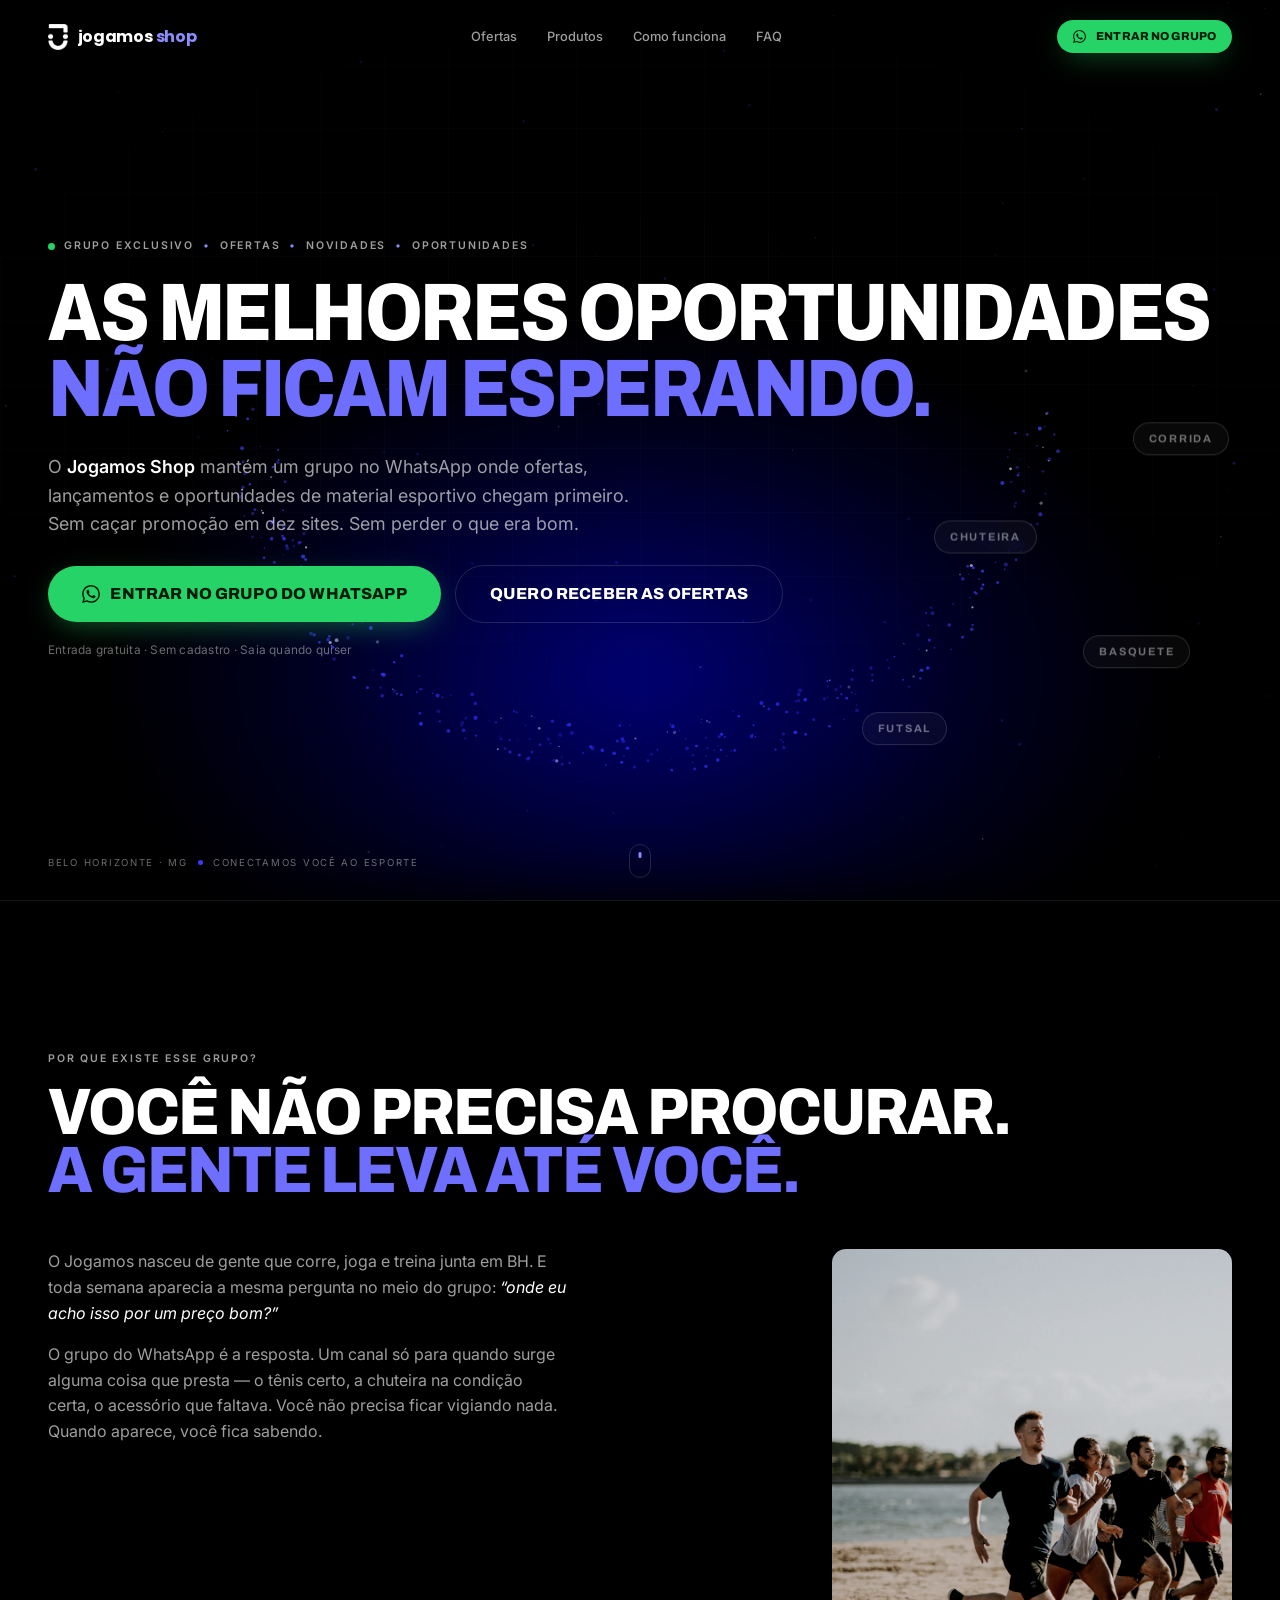
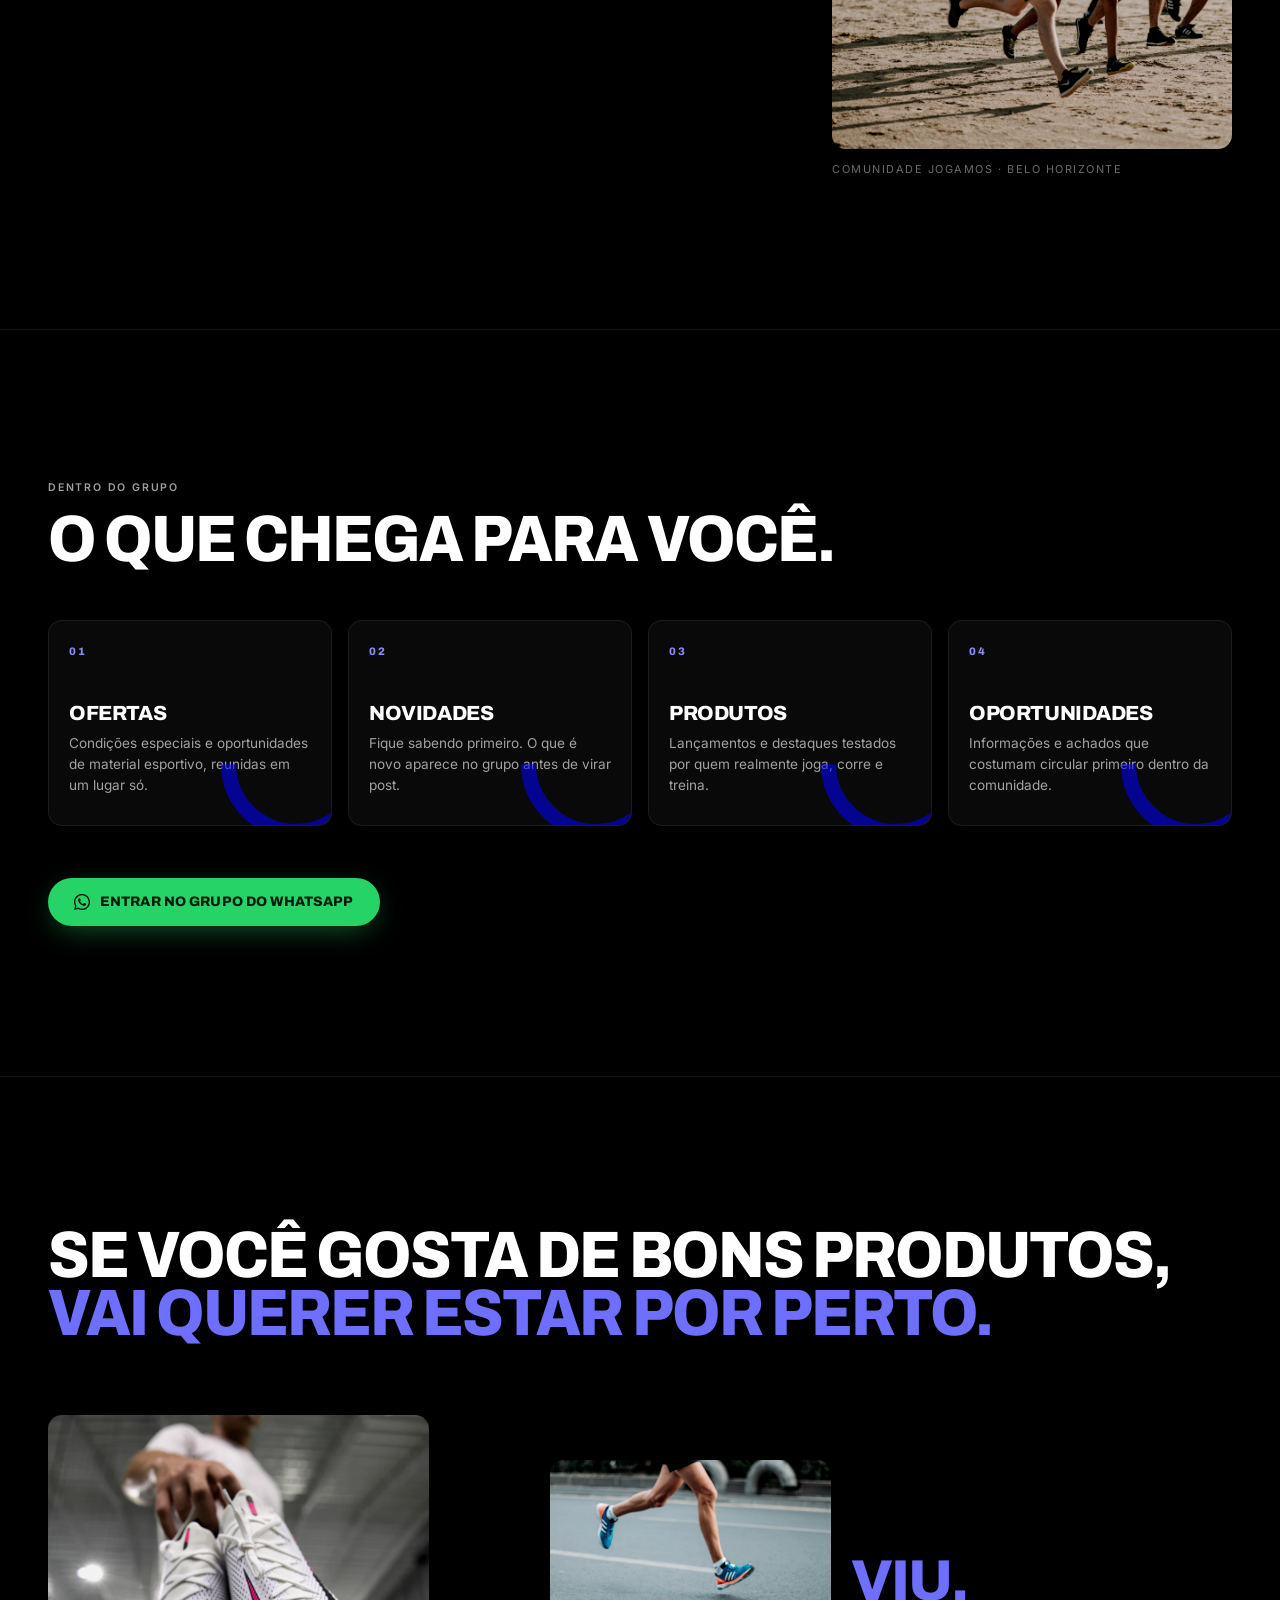
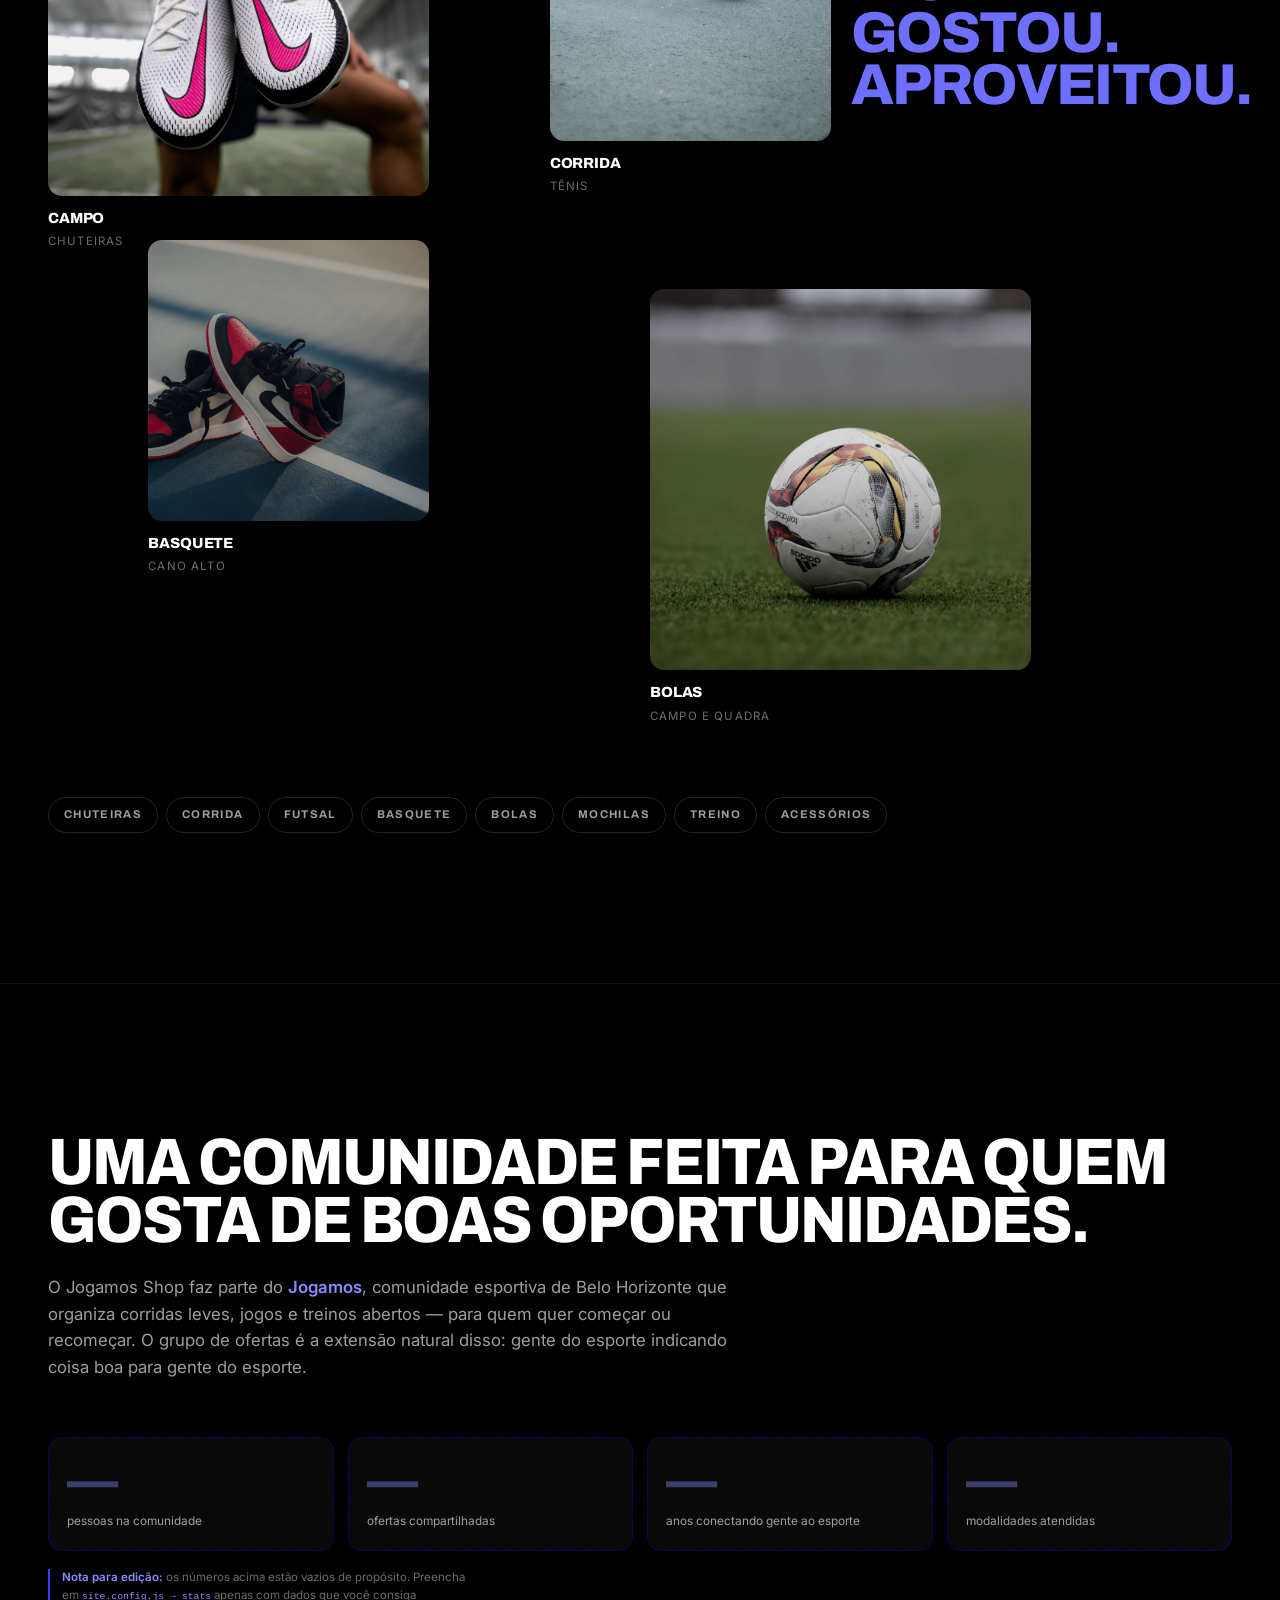
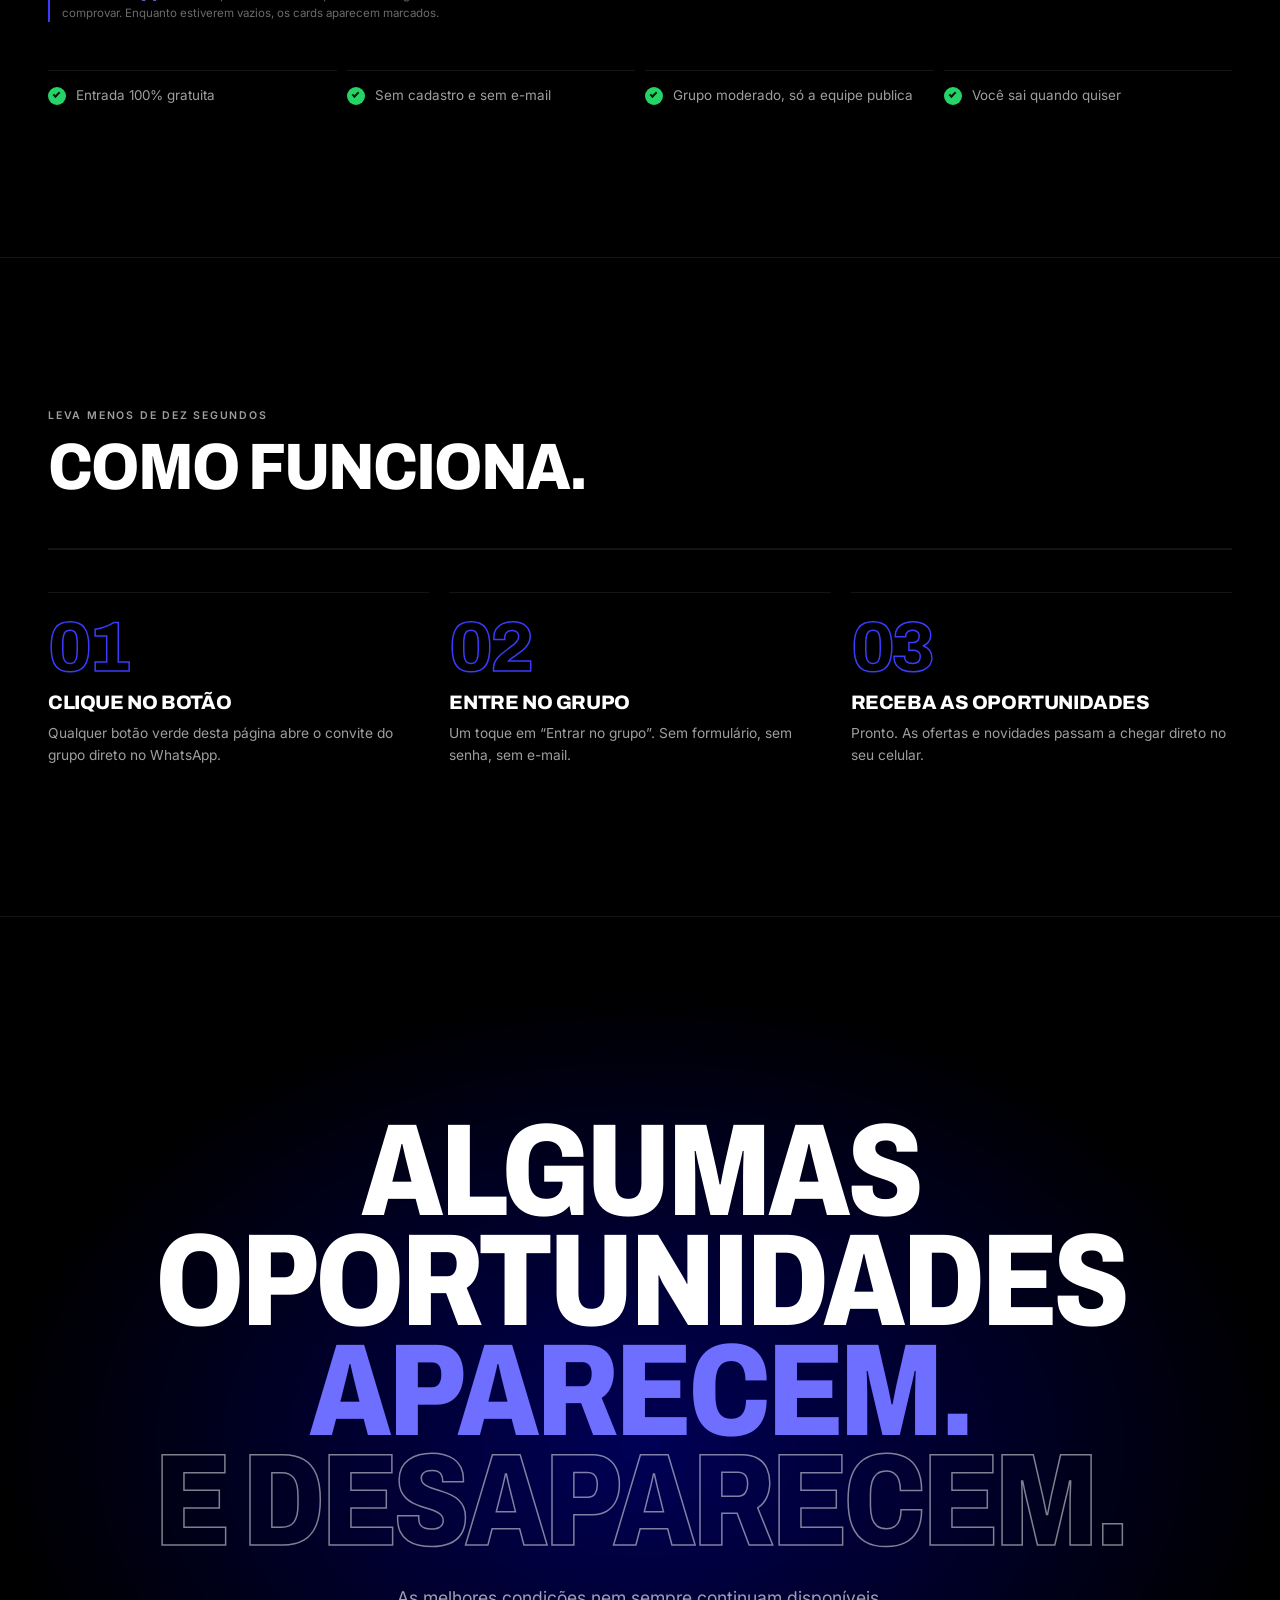
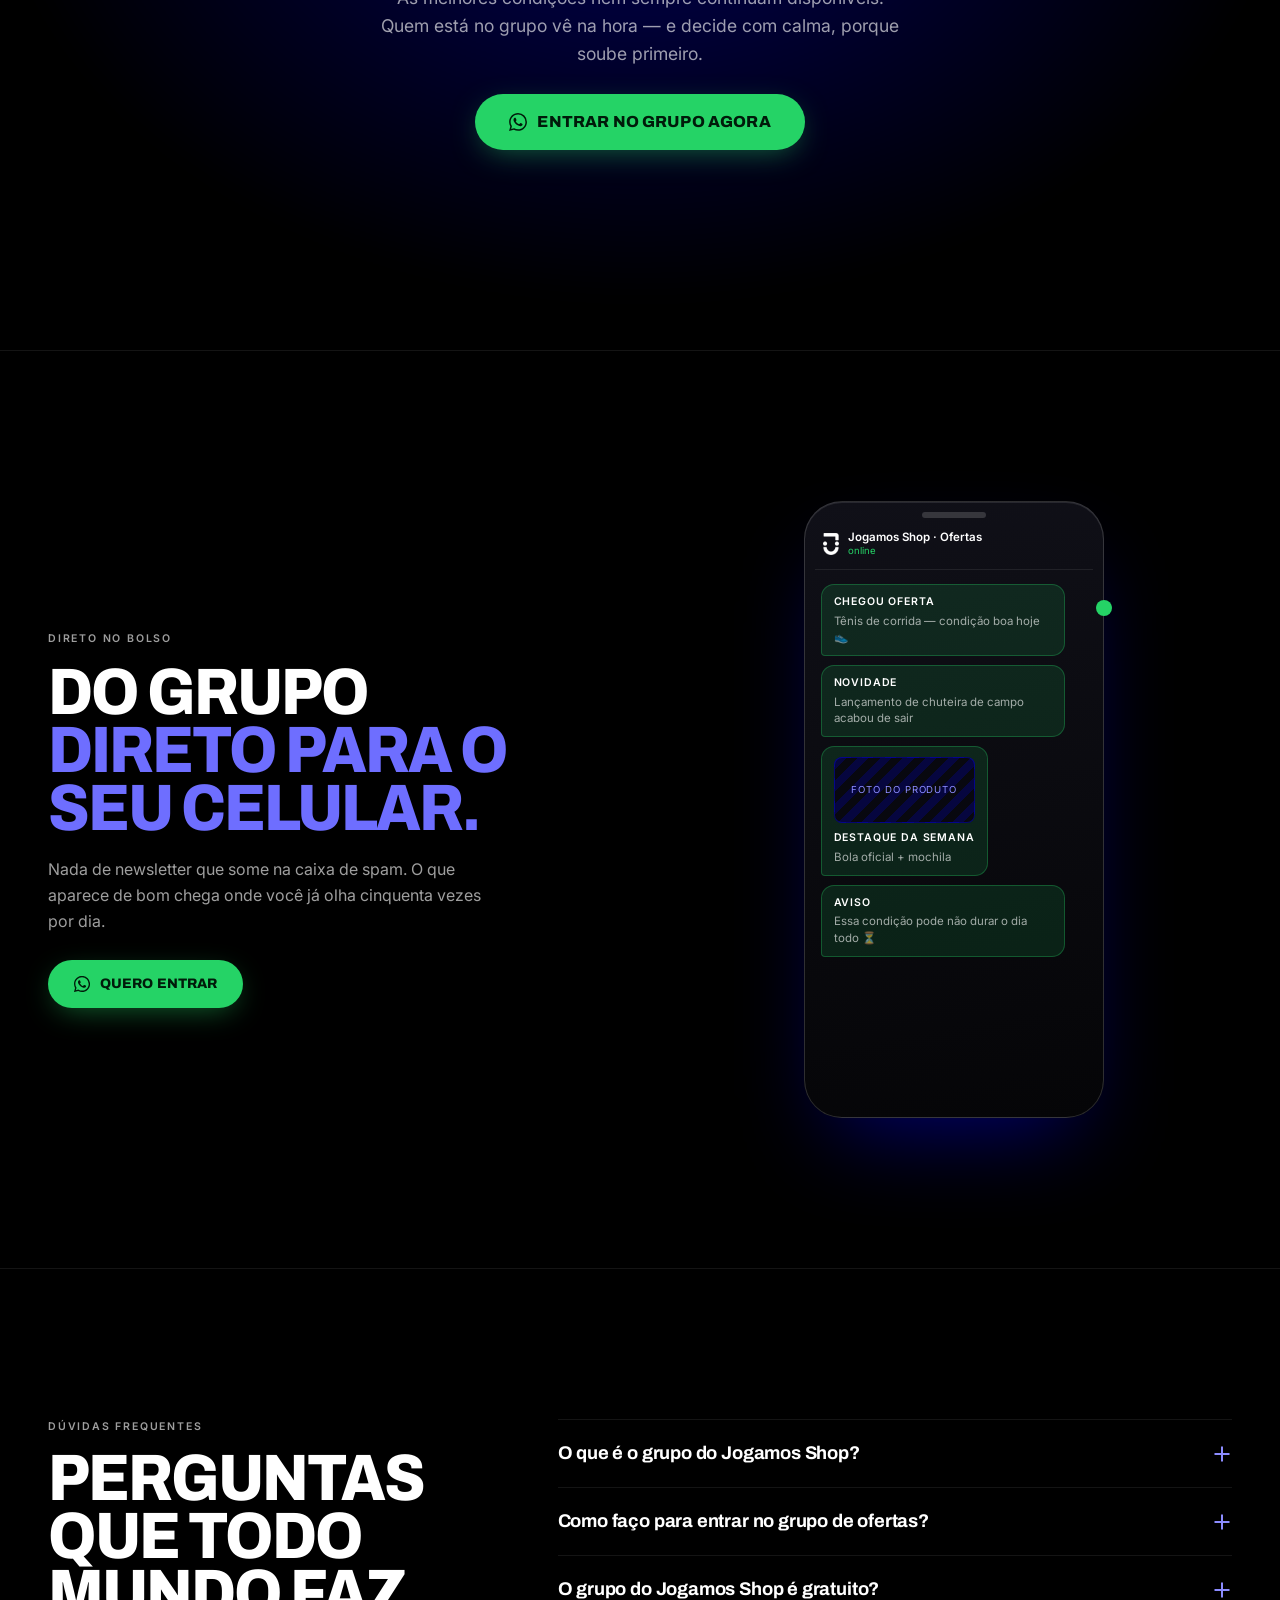
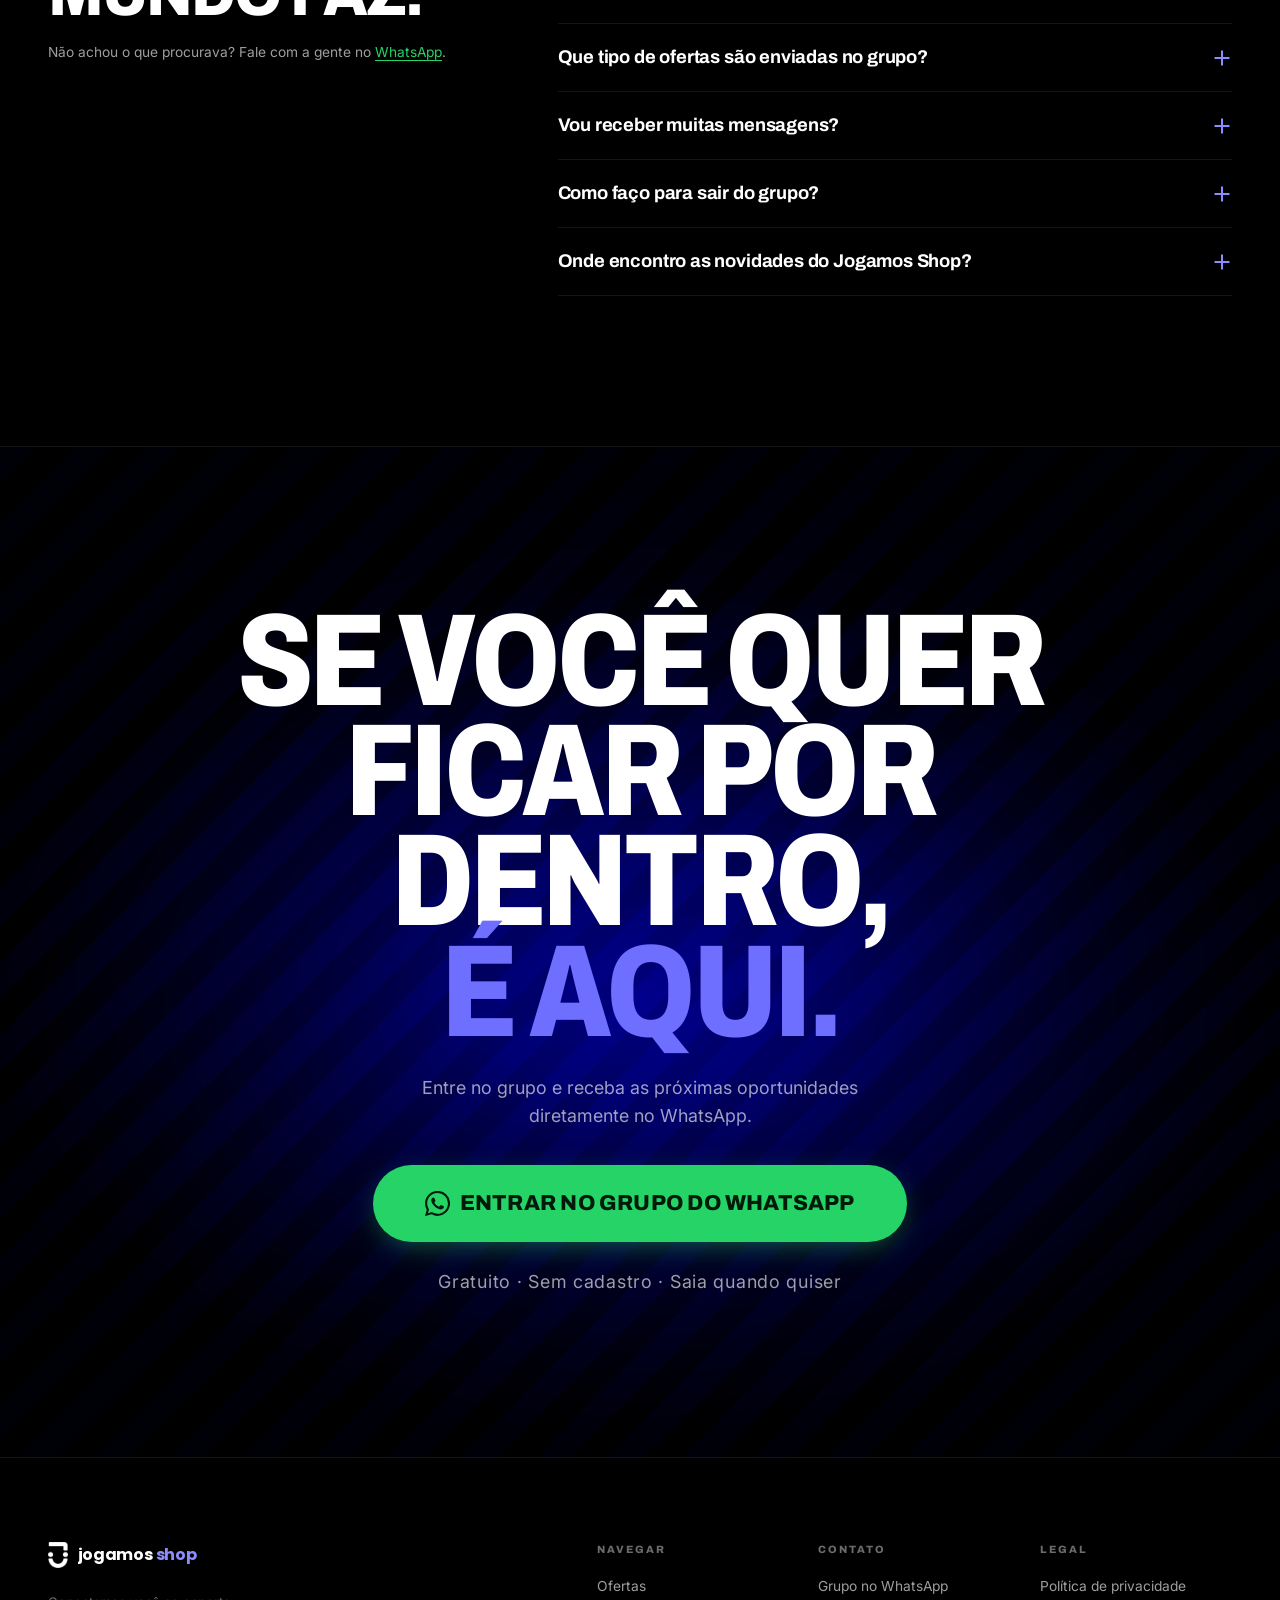
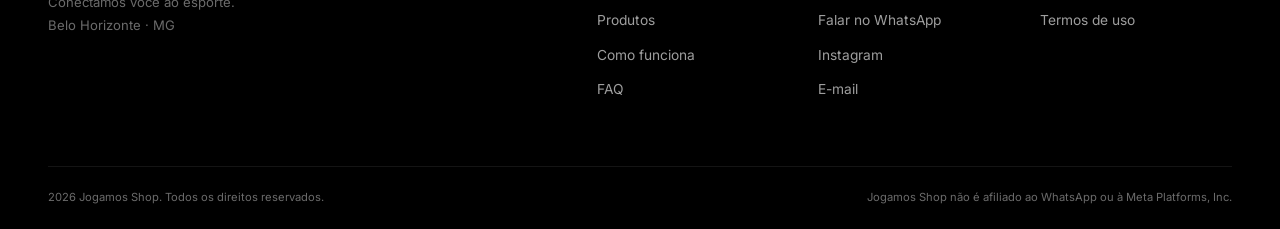
==== index.html @ bb0a1264 "Adota o logotipo oficial da marca e corrige o gênero de Jogamos - Substitui o símbolo que eu havia d" ====
<!doctype html>
<html lang="pt-BR">
<head>
<meta charset="UTF-8">
<meta name="viewport" content="width=device-width, initial-scale=1, viewport-fit=cover">
<meta name="theme-color" content="#000000">

<!-- ============================ SEO / META ============================ -->
<title>Grupo de Ofertas no WhatsApp | Jogamos Shop</title>
<meta name="description" content="Entre no grupo de ofertas do Jogamos Shop no WhatsApp e receba promoções de tênis, chuteiras, bolas e acessórios esportivos direto no seu celular. Entrada gratuita.">
<meta name="robots" content="index, follow, max-image-preview:large, max-snippet:-1">
<meta name="author" content="Jogamos Shop">

<!-- TROCAR o domínio abaixo pelo domínio final (ver site.config.js) -->
<link rel="canonical" href="https://jogamos-shop.vercel.app/">

<meta property="og:type" content="website">
<meta property="og:site_name" content="Jogamos Shop">
<meta property="og:locale" content="pt_BR">
<meta property="og:url" content="https://jogamos-shop.vercel.app/">
<meta property="og:title" content="Grupo de Ofertas no WhatsApp | Jogamos Shop">
<meta property="og:description" content="Ofertas, novidades e oportunidades de material esportivo direto no seu WhatsApp. Entrada gratuita, saída quando quiser.">
<meta property="og:image" content="https://jogamos-shop.vercel.app/assets/img/og-jogamos-shop.png">
<meta property="og:image:width" content="1200">
<meta property="og:image:height" content="630">
<meta property="og:image:alt" content="Jogamos Shop — grupo de ofertas no WhatsApp">

<meta name="twitter:card" content="summary_large_image">
<meta name="twitter:title" content="Grupo de Ofertas no WhatsApp | Jogamos Shop">
<meta name="twitter:description" content="Ofertas, novidades e oportunidades de material esportivo direto no seu WhatsApp. Entrada gratuita.">
<meta name="twitter:image" content="https://jogamos-shop.vercel.app/assets/img/og-jogamos-shop.png">

<link rel="icon" href="assets/img/favicon.png" type="image/png" sizes="512x512">
<link rel="apple-touch-icon" href="assets/img/favicon.png">

<!-- ====================== FONTES (crítico, 1 request) ================== -->
<link rel="preconnect" href="https://fonts.googleapis.com">
<link rel="preconnect" href="https://fonts.gstatic.com" crossorigin>
<link rel="preload" as="style" href="https://fonts.googleapis.com/css2?family=Archivo:wdth,wght@75..100,400..900&family=Inter:wght@400;500;600&display=swap">
<link rel="stylesheet" href="https://fonts.googleapis.com/css2?family=Archivo:wdth,wght@75..100,400..900&family=Inter:wght@400;500;600&display=swap">
<link rel="stylesheet" href="https://fonts.googleapis.com/css2?family=Poppins:wght@700&text=jogamshp&display=swap">

<link rel="stylesheet" href="assets/css/style.css">

<!-- =========================== SCHEMA.ORG ============================= -->
<script type="application/ld+json">
{
  "@context": "https://schema.org",
  "@graph": [
    {
      "@type": "Organization",
      "@id": "https://jogamos-shop.vercel.app/#organization",
      "name": "Jogamos Shop",
      "alternateName": "Jogamos",
      "url": "https://jogamos-shop.vercel.app/",
      "logo": {
        "@type": "ImageObject",
        "url": "https://jogamos-shop.vercel.app/assets/img/favicon.png",
        "width": 1000,
        "height": 1000
      },
      "description": "Curadoria de produtos esportivos e comunidade de esporte em grupo. O Jogamos Shop reúne ofertas, novidades e recomendações de material esportivo em um grupo no WhatsApp.",
      "email": "appjogamos@gmail.com",
      "areaServed": { "@type": "Country", "name": "Brasil" },
      "address": {
        "@type": "PostalAddress",
        "addressLocality": "Belo Horizonte",
        "addressRegion": "MG",
        "addressCountry": "BR"
      },
      "sameAs": [
        "https://www.instagram.com/jogamosshop/",
        "https://www.instagram.com/jogamos.oficial/",
        "https://appjogamos.com.br/jogamosshop"
      ]
    },
    {
      "@type": "WebSite",
      "@id": "https://jogamos-shop.vercel.app/#website",
      "url": "https://jogamos-shop.vercel.app/",
      "name": "Jogamos Shop",
      "inLanguage": "pt-BR",
      "publisher": { "@id": "https://jogamos-shop.vercel.app/#organization" }
    },
    {
      "@type": "WebPage",
      "@id": "https://jogamos-shop.vercel.app/#webpage",
      "url": "https://jogamos-shop.vercel.app/",
      "name": "Grupo de Ofertas no WhatsApp | Jogamos Shop",
      "description": "Entre no grupo de ofertas do Jogamos Shop no WhatsApp e receba promoções de material esportivo direto no seu celular.",
      "isPartOf": { "@id": "https://jogamos-shop.vercel.app/#website" },
      "about": { "@id": "https://jogamos-shop.vercel.app/#organization" },
      "inLanguage": "pt-BR"
    },
    {
      "@type": "BreadcrumbList",
      "itemListElement": [
        { "@type": "ListItem", "position": 1, "name": "Início", "item": "https://jogamos-shop.vercel.app/" },
        { "@type": "ListItem", "position": 2, "name": "Grupo de ofertas no WhatsApp", "item": "https://jogamos-shop.vercel.app/#entrar" }
      ]
    },
    {
      "@type": "FAQPage",
      "@id": "https://jogamos-shop.vercel.app/#faq",
      "mainEntity": [
        {
          "@type": "Question",
          "name": "O que é o grupo do Jogamos Shop?",
          "acceptedAnswer": { "@type": "Answer", "text": "É um grupo no WhatsApp criado pelo Jogamos Shop para reunir em um só lugar ofertas, lançamentos e recomendações de produtos esportivos. Em vez de você procurar promoção em vários sites, as oportunidades chegam direto no seu celular." }
        },
        {
          "@type": "Question",
          "name": "Como faço para entrar no grupo de ofertas?",
          "acceptedAnswer": { "@type": "Answer", "text": "Toque em qualquer botão “Entrar no grupo do WhatsApp” desta página. Você vai direto para o convite do grupo e entra com um toque. Não precisa preencher formulário nem informar e-mail." }
        },
        {
          "@type": "Question",
          "name": "O grupo do Jogamos Shop é gratuito?",
          "acceptedAnswer": { "@type": "Answer", "text": "Sim. Entrar e permanecer no grupo é gratuito. Você não paga nada para receber as ofertas e pode sair quando quiser." }
        },
        {
          "@type": "Question",
          "name": "Que tipo de ofertas são enviadas no grupo?",
          "acceptedAnswer": { "@type": "Answer", "text": "Produtos esportivos em geral: tênis de corrida, chuteiras, tênis de futsal e basquete, bolas, mochilas, acessórios e itens de treino. Sempre que encontramos uma condição que vale a pena, ela é compartilhada no grupo." }
        },
        {
          "@type": "Question",
          "name": "Vou receber muitas mensagens?",
          "acceptedAnswer": { "@type": "Answer", "text": "Não. O grupo é moderado: só a equipe do Jogamos Shop publica, e apenas quando existe algo realmente relevante. Você também pode silenciar as notificações e conferir quando quiser." }
        },
        {
          "@type": "Question",
          "name": "Como faço para sair do grupo?",
          "acceptedAnswer": { "@type": "Answer", "text": "Abra a conversa no WhatsApp, toque no nome do grupo e escolha “Sair do grupo”. A saída é imediata e você pode voltar depois usando o link desta página." }
        },
        {
          "@type": "Question",
          "name": "Onde encontro as novidades do Jogamos Shop?",
          "acceptedAnswer": { "@type": "Answer", "text": "No grupo do WhatsApp, que recebe tudo primeiro, e no Instagram @jogamosshop. O Jogamos Shop faz parte do Jogamos, comunidade esportiva de Belo Horizonte." }
        }
      ]
    }
  ]
}
</script>
</head>

<body>
<a class="skip" href="#conteudo">Pular para o conteúdo</a>

<!-- ==================================================================== -->
<!-- NAVBAR                                                               -->
<!-- ==================================================================== -->
<header class="nav" id="nav">
  <div class="nav__in">
    <a class="brand" href="#topo" aria-label="Jogamos Shop — início">
      <img class="mark" src="assets/img/logo-simbolo.png" alt="" width="96" height="128" aria-hidden="true" decoding="async">
      <span class="brand__txt">Jogamos<i>Shop</i></span>
    </a>

    <nav class="nav__links" id="menu" aria-label="Navegação principal">
      <a href="#ofertas">Ofertas</a>
      <a href="#produtos">Produtos</a>
      <a href="#como-funciona">Como funciona</a>
      <a href="#faq">FAQ</a>
    </nav>

    <div class="nav__act">
      <a class="btn btn--wa btn--sm" data-wa href="https://chat.whatsapp.com/IylWMlh44Us2kKs3klrIwn" target="_blank" rel="noopener" data-track="nav" aria-label="Entrar no grupo do WhatsApp">
        <span class="btn__ico" aria-hidden="true"></span>Entrar no grupo
      </a>
      <button class="burger" id="burger" aria-label="Abrir menu" aria-expanded="false" aria-controls="menu">
        <span></span><span></span>
      </button>
    </div>
  </div>
</header>

<main id="conteudo">

<!-- ==================================================================== -->
<!-- BLOCO 01 — HERO                                                      -->
<!-- ==================================================================== -->
<section class="hero" id="topo" aria-labelledby="h1">
  <canvas class="hero__fx" id="heroFx" aria-hidden="true"></canvas>
  <div class="hero__arc" aria-hidden="true" data-px="-.06"></div>
  <div class="hero__grid" aria-hidden="true"></div>

  <div class="hero__in">
    <p class="eyebrow eyebrow--hero">
      <span class="dot" aria-hidden="true"></span>
      Grupo exclusivo <b>•</b> Ofertas <b>•</b> Novidades <b>•</b> Oportunidades
    </p>

    <h1 id="h1" class="h-xl">
      <span class="ln"><span>As melhores oportunidades</span></span>
      <span class="ln"><span>não ficam esperando.</span></span>
    </h1>

    <p class="hero__lede">
      O <strong>Jogamos Shop</strong> mantém um grupo no WhatsApp onde ofertas,
      lançamentos e oportunidades de material esportivo chegam primeiro.
      Sem caçar promoção em dez sites. Sem perder o que era bom.
    </p>

    <div class="cta-row">
      <a class="btn btn--wa btn--xl" data-wa href="https://chat.whatsapp.com/IylWMlh44Us2kKs3klrIwn" target="_blank" rel="noopener" data-track="hero">
        <span class="btn__ico" aria-hidden="true"></span>Entrar no grupo do WhatsApp
      </a>
      <a class="btn btn--ghost btn--xl" href="#ofertas">Quero receber as ofertas</a>
    </div>

    <p class="hero__micro">Entrada gratuita · Sem cadastro · Saia quando quiser</p>
  </div>

  <div class="hero__floats" aria-hidden="true">
    <span class="float float--1" data-px=".18">Corrida</span>
    <span class="float float--2" data-px="-.12">Chuteira</span>
    <span class="float float--3" data-px=".24">Basquete</span>
    <span class="float float--4" data-px="-.2">Futsal</span>
  </div>

  <div class="hero__base">
    <span>Belo Horizonte · MG</span>
    <span class="hero__base-mark" aria-hidden="true"></span>
    <span>Conectamos você ao esporte</span>
  </div>
  <span class="scroller" aria-hidden="true"><i></i></span>
</section>

<!-- ==================================================================== -->
<!-- BLOCO 02 — A IDEIA                                                   -->
<!-- ==================================================================== -->
<section class="idea" id="a-ideia" aria-labelledby="h-idea">
  <div class="wrap">
    <p class="eyebrow" data-reveal>Por que existe esse grupo?</p>

    <h2 id="h-idea" class="h-lg idea__head" data-reveal>
      <span data-reveal-x>Você não precisa procurar.</span>
      <span data-reveal-x class="is-blue">A gente leva até você.</span>
    </h2>

    <div class="idea__body">
      <div class="idea__txt" data-reveal>
        <p>
          O Jogamos nasceu de gente que corre, joga e treina junta em BH.
          E toda semana aparecia a mesma pergunta no meio do grupo:
          <em>“onde eu acho isso por um preço bom?”</em>
        </p>
        <p>
          O grupo do WhatsApp é a resposta. Um canal só para quando surge
          alguma coisa que presta — o tênis certo, a chuteira na condição
          certa, o acessório que faltava. Você não precisa ficar vigiando
          nada. Quando aparece, você fica sabendo.
        </p>
      </div>

      <figure class="idea__fig" data-reveal>
        <img class="shot shot--tall" data-img="comunidade-01" src="assets/img/comunidade-01.webp"
             width="900" height="1125" loading="lazy" decoding="async"
             alt="Grupo de corredores treinando junto ao ar livre">
        <figcaption>Comunidade Jogamos · Belo Horizonte</figcaption>
      </figure>
    </div>
  </div>
</section>

<!-- ==================================================================== -->
<!-- BLOCO 03 — O QUE VOCÊ ENCONTRA NO GRUPO                              -->
<!-- ==================================================================== -->
<section class="feat" id="ofertas" aria-labelledby="h-feat">
  <div class="wrap">
    <header class="sec-head">
      <p class="eyebrow" data-reveal>Dentro do grupo</p>
      <h2 id="h-feat" class="h-lg" data-reveal>O que chega para você.</h2>
    </header>

    <ul class="cards" role="list">
      <li class="card" data-reveal data-d="0">
        <span class="card__n" aria-hidden="true">01</span>
        <h3>Ofertas</h3>
        <p>Condições especiais e oportunidades de material esportivo, reunidas em um lugar só.</p>
        <span class="card__arc" aria-hidden="true"></span>
      </li>
      <li class="card" data-reveal data-d="1">
        <span class="card__n" aria-hidden="true">02</span>
        <h3>Novidades</h3>
        <p>Fique sabendo primeiro. O que é novo aparece no grupo antes de virar post.</p>
        <span class="card__arc" aria-hidden="true"></span>
      </li>
      <li class="card" data-reveal data-d="2">
        <span class="card__n" aria-hidden="true">03</span>
        <h3>Produtos</h3>
        <p>Lançamentos e destaques testados por quem realmente joga, corre e treina.</p>
        <span class="card__arc" aria-hidden="true"></span>
      </li>
      <li class="card" data-reveal data-d="3">
        <span class="card__n" aria-hidden="true">04</span>
        <h3>Oportunidades</h3>
        <p>Informações e achados que costumam circular primeiro dentro da comunidade.</p>
        <span class="card__arc" aria-hidden="true"></span>
      </li>
    </ul>

    <div class="feat__cta" data-reveal>
      <a class="btn btn--wa btn--lg" data-wa href="https://chat.whatsapp.com/IylWMlh44Us2kKs3klrIwn" target="_blank" rel="noopener" data-track="beneficios">
        <span class="btn__ico" aria-hidden="true"></span>Entrar no grupo do WhatsApp
      </a>
    </div>
  </div>
</section>

<!-- ==================================================================== -->
<!-- BLOCO 04 — PRODUTOS / DESEJO                                         -->
<!-- ==================================================================== -->
<section class="prod" id="produtos" aria-labelledby="h-prod">
  <div class="wrap">
    <h2 id="h-prod" class="h-lg prod__head" data-reveal>
      <span>Se você gosta de bons produtos,</span>
      <span class="is-blue">vai querer estar por perto.</span>
    </h2>
  </div>

  <div class="prod__stage">
    <figure class="pc pc--a" data-reveal data-px=".14">
      <img class="shot shot--sq" data-img="produto-01" src="assets/img/produto-01.webp"
             width="1000" height="1000" loading="lazy" decoding="async"
             alt="Atleta segurando um par de chuteiras de campo">
      <figcaption><b>Campo</b><span>Chuteiras</span></figcaption>
    </figure>

    <figure class="pc pc--b" data-reveal data-px="-.1">
      <img class="shot shot--sq" data-img="produto-02" src="assets/img/produto-02.webp"
             width="1000" height="1000" loading="lazy" decoding="async"
             alt="Corredor em treino de rua usando tênis de corrida">
      <figcaption><b>Corrida</b><span>Tênis</span></figcaption>
    </figure>

    <p class="prod__say" data-reveal>Viu. Gostou. Aproveitou.</p>

    <figure class="pc pc--c" data-reveal data-px=".2">
      <img class="shot shot--sq" data-img="produto-03" src="assets/img/produto-03.webp"
             width="1000" height="1000" loading="lazy" decoding="async"
             alt="Tênis de basquete cano alto preto e vermelho sobre a quadra">
      <figcaption><b>Basquete</b><span>Cano alto</span></figcaption>
    </figure>

    <figure class="pc pc--d" data-reveal data-px="-.16">
      <img class="shot shot--sq" data-img="produto-04" src="assets/img/produto-04.webp"
             width="1000" height="1000" loading="lazy" decoding="async"
             alt="Bola de futebol de campo sobre o gramado">
      <figcaption><b>Bolas</b><span>Campo e quadra</span></figcaption>
    </figure>
  </div>

  <div class="wrap">
    <ul class="tags" role="list" data-reveal>
      <li>Chuteiras</li><li>Corrida</li><li>Futsal</li><li>Basquete</li>
      <li>Bolas</li><li>Mochilas</li><li>Treino</li><li>Acessórios</li>
    </ul>
  </div>
</section>

<!-- ==================================================================== -->
<!-- BLOCO 05 — PROVA / CONFIANÇA                                         -->
<!-- ==================================================================== -->
<section class="proof" id="comunidade" aria-labelledby="h-proof">
  <div class="wrap">
    <h2 id="h-proof" class="h-lg" data-reveal>
      Uma comunidade feita para quem gosta de boas oportunidades.
    </h2>

    <p class="proof__lede" data-reveal>
      O Jogamos Shop faz parte do <strong>Jogamos</strong>, comunidade esportiva de
      Belo Horizonte que organiza corridas leves, jogos e treinos abertos —
      para quem quer começar ou recomeçar. O grupo de ofertas é a extensão
      natural disso: gente do esporte indicando coisa boa para gente do esporte.
    </p>

    <!-- Números: preencher em site.config.js. Nada é inventado aqui. -->
    <ul class="stats" role="list" id="stats" data-reveal>
      <li class="stat"><span class="stat__v" data-stat="0">—</span><span class="stat__l">pessoas na comunidade</span></li>
      <li class="stat"><span class="stat__v" data-stat="1">—</span><span class="stat__l">ofertas compartilhadas</span></li>
      <li class="stat"><span class="stat__v" data-stat="2">—</span><span class="stat__l">anos conectando gente ao esporte</span></li>
      <li class="stat"><span class="stat__v" data-stat="3">—</span><span class="stat__l">modalidades atendidas</span></li>
    </ul>
    <p class="note" data-reveal>
      <b>Nota para edição:</b> os números acima estão vazios de propósito.
      Preencha em <code>site.config.js → stats</code> apenas com dados que você
      consiga comprovar. Enquanto estiverem vazios, os cards aparecem marcados.
    </p>

    <ul class="trust" role="list" data-reveal>
      <li><span aria-hidden="true"></span>Entrada 100% gratuita</li>
      <li><span aria-hidden="true"></span>Sem cadastro e sem e-mail</li>
      <li><span aria-hidden="true"></span>Grupo moderado, só a equipe publica</li>
      <li><span aria-hidden="true"></span>Você sai quando quiser</li>
    </ul>
  </div>
</section>

<!-- ==================================================================== -->
<!-- BLOCO 06 — COMO FUNCIONA                                             -->
<!-- ==================================================================== -->
<section class="steps" id="como-funciona" aria-labelledby="h-steps">
  <div class="wrap">
    <header class="sec-head">
      <p class="eyebrow" data-reveal>Leva menos de dez segundos</p>
      <h2 id="h-steps" class="h-lg" data-reveal>Como funciona.</h2>
    </header>

    <ol class="track" id="track">
      <li class="step" data-reveal data-d="0">
        <span class="step__n">01</span>
        <h3>Clique no botão</h3>
        <p>Qualquer botão verde desta página abre o convite do grupo direto no WhatsApp.</p>
      </li>
      <li class="step" data-reveal data-d="1">
        <span class="step__n">02</span>
        <h3>Entre no grupo</h3>
        <p>Um toque em “Entrar no grupo”. Sem formulário, sem senha, sem e-mail.</p>
      </li>
      <li class="step" data-reveal data-d="2">
        <span class="step__n">03</span>
        <h3>Receba as oportunidades</h3>
        <p>Pronto. As ofertas e novidades passam a chegar direto no seu celular.</p>
      </li>
      <span class="track__line" aria-hidden="true"><i id="trackFill"></i></span>
    </ol>
  </div>
</section>

<!-- ==================================================================== -->
<!-- BLOCO 07 — URGÊNCIA                                                  -->
<!-- ==================================================================== -->
<section class="urg" id="agora" aria-labelledby="h-urg">
  <div class="urg__bg" aria-hidden="true" data-px="-.08"></div>
  <div class="wrap">
    <h2 id="h-urg" class="h-mega" data-reveal-scale>
      <span>Algumas oportunidades</span>
      <span>aparecem.</span>
      <span class="is-out">E desaparecem.</span>
    </h2>
    <p class="urg__txt" data-reveal>
      As melhores condições nem sempre continuam disponíveis. Quem está no
      grupo vê na hora — e decide com calma, porque soube primeiro.
    </p>
    <div class="cta-row cta-row--center" data-reveal>
      <a class="btn btn--wa btn--xl" data-wa href="https://chat.whatsapp.com/IylWMlh44Us2kKs3klrIwn" target="_blank" rel="noopener" data-track="urgencia">
        <span class="btn__ico" aria-hidden="true"></span>Entrar no grupo agora
      </a>
    </div>
  </div>
</section>

<!-- ==================================================================== -->
<!-- BLOCO 08 — EXPERIÊNCIA WHATSAPP                                      -->
<!-- ==================================================================== -->
<section class="wa" id="whatsapp" aria-labelledby="h-wa">
  <div class="wrap wa__in">
    <div class="wa__copy">
      <p class="eyebrow" data-reveal>Direto no bolso</p>
      <h2 id="h-wa" class="h-lg" data-reveal>
        <span>Do grupo</span>
        <span class="is-blue">direto para o seu celular.</span>
      </h2>
      <p data-reveal>
        Nada de newsletter que some na caixa de spam. O que aparece de bom
        chega onde você já olha cinquenta vezes por dia.
      </p>
      <div class="cta-row" data-reveal>
        <a class="btn btn--wa btn--lg" data-wa href="https://chat.whatsapp.com/IylWMlh44Us2kKs3klrIwn" target="_blank" rel="noopener" data-track="whatsapp">
          <span class="btn__ico" aria-hidden="true"></span>Quero entrar
        </a>
      </div>
    </div>

    <div class="phone" id="phone" aria-hidden="true">
      <div class="phone__body">
        <div class="phone__notch"></div>
        <div class="phone__bar">
          <img class="mark mark--tiny" src="assets/img/logo-simbolo.png" alt="" width="96" height="128" aria-hidden="true" decoding="async">
          <span><b>Jogamos Shop · Ofertas</b><i>online</i></span>
        </div>
        <div class="phone__feed">
          <div class="msg" data-msg="0"><b>Chegou oferta</b>Tênis de corrida — condição boa hoje 👟</div>
          <div class="msg" data-msg="1"><b>Novidade</b>Lançamento de chuteira de campo acabou de sair</div>
          <div class="msg msg--img" data-msg="2">
            <span class="msg__ph">Foto do produto</span>
            <b>Destaque da semana</b>Bola oficial + mochila
          </div>
          <div class="msg" data-msg="3"><b>Aviso</b>Essa condição pode não durar o dia todo ⏳</div>
        </div>
      </div>
      <span class="phone__ping"></span>
    </div>
  </div>
</section>

<!-- ==================================================================== -->
<!-- BLOCO 09 — FAQ                                                       -->
<!-- ==================================================================== -->
<section class="faq" id="faq" aria-labelledby="h-faq">
  <div class="wrap faq__in">
    <header class="faq__head">
      <p class="eyebrow" data-reveal>Dúvidas frequentes</p>
      <h2 id="h-faq" class="h-lg" data-reveal>Perguntas que todo mundo faz.</h2>
      <p class="faq__aside" data-reveal>
        Não achou o que procurava? Fale com a gente no
        <a data-wa-direct href="https://wa.me/5531991557232" target="_blank" rel="noopener">WhatsApp</a>.
      </p>
    </header>

    <div class="acc" id="acc">
      <div class="acc__i">
        <h3><button type="button" class="acc__q" aria-expanded="false" aria-controls="a1" id="q1">O que é o grupo do Jogamos Shop?<span class="acc__ico" aria-hidden="true"></span></button></h3>
        <div class="acc__a" id="a1" role="region" aria-labelledby="q1"><div><p>É um grupo no WhatsApp criado pelo Jogamos Shop para reunir em um só lugar ofertas, lançamentos e recomendações de produtos esportivos. Em vez de você procurar promoção em vários sites, as oportunidades chegam direto no seu celular.</p></div></div>
      </div>
      <div class="acc__i">
        <h3><button type="button" class="acc__q" aria-expanded="false" aria-controls="a2" id="q2">Como faço para entrar no grupo de ofertas?<span class="acc__ico" aria-hidden="true"></span></button></h3>
        <div class="acc__a" id="a2" role="region" aria-labelledby="q2"><div><p>Toque em qualquer botão “Entrar no grupo do WhatsApp” desta página. Você vai direto para o convite do grupo e entra com um toque. Não precisa preencher formulário nem informar e-mail.</p></div></div>
      </div>
      <div class="acc__i">
        <h3><button type="button" class="acc__q" aria-expanded="false" aria-controls="a3" id="q3">O grupo do Jogamos Shop é gratuito?<span class="acc__ico" aria-hidden="true"></span></button></h3>
        <div class="acc__a" id="a3" role="region" aria-labelledby="q3"><div><p>Sim. Entrar e permanecer no grupo é gratuito. Você não paga nada para receber as ofertas e pode sair quando quiser.</p></div></div>
      </div>
      <div class="acc__i">
        <h3><button type="button" class="acc__q" aria-expanded="false" aria-controls="a4" id="q4">Que tipo de ofertas são enviadas no grupo?<span class="acc__ico" aria-hidden="true"></span></button></h3>
        <div class="acc__a" id="a4" role="region" aria-labelledby="q4"><div><p>Produtos esportivos em geral: tênis de corrida, chuteiras, tênis de futsal e basquete, bolas, mochilas, acessórios e itens de treino. Sempre que encontramos uma condição que vale a pena, ela é compartilhada no grupo.</p></div></div>
      </div>
      <div class="acc__i">
        <h3><button type="button" class="acc__q" aria-expanded="false" aria-controls="a5" id="q5">Vou receber muitas mensagens?<span class="acc__ico" aria-hidden="true"></span></button></h3>
        <div class="acc__a" id="a5" role="region" aria-labelledby="q5"><div><p>Não. O grupo é moderado: só a equipe do Jogamos Shop publica, e apenas quando existe algo realmente relevante. Você também pode silenciar as notificações e conferir quando quiser.</p></div></div>
      </div>
      <div class="acc__i">
        <h3><button type="button" class="acc__q" aria-expanded="false" aria-controls="a6" id="q6">Como faço para sair do grupo?<span class="acc__ico" aria-hidden="true"></span></button></h3>
        <div class="acc__a" id="a6" role="region" aria-labelledby="q6"><div><p>Abra a conversa no WhatsApp, toque no nome do grupo e escolha “Sair do grupo”. A saída é imediata e você pode voltar depois usando o link desta página.</p></div></div>
      </div>
      <div class="acc__i">
        <h3><button type="button" class="acc__q" aria-expanded="false" aria-controls="a7" id="q7">Onde encontro as novidades do Jogamos Shop?<span class="acc__ico" aria-hidden="true"></span></button></h3>
        <div class="acc__a" id="a7" role="region" aria-labelledby="q7"><div><p>No grupo do WhatsApp, que recebe tudo primeiro, e no Instagram <a data-ig href="https://www.instagram.com/jogamosshop/" target="_blank" rel="noopener">@jogamosshop</a>. O Jogamos Shop faz parte do Jogamos, comunidade esportiva de Belo Horizonte.</p></div></div>
      </div>
    </div>
  </div>
</section>

<!-- ==================================================================== -->
<!-- BLOCO 10 — CTA FINAL                                                 -->
<!-- ==================================================================== -->
<section class="final" id="entrar" aria-labelledby="h-final">
  <div class="final__bg" aria-hidden="true" data-zoom></div>
  <div class="final__veil" aria-hidden="true"></div>
  <div class="final__in">
    <h2 id="h-final" class="h-mega" data-reveal-scale>
      <span>Se você quer</span>
      <span>ficar por dentro,</span>
      <span class="is-blue">é aqui.</span>
    </h2>
    <p data-reveal>Entre no grupo e receba as próximas oportunidades diretamente no WhatsApp.</p>
    <a class="btn btn--wa btn--mega" data-wa href="https://chat.whatsapp.com/IylWMlh44Us2kKs3klrIwn" target="_blank" rel="noopener" data-track="final" data-reveal>
      <span class="btn__ico" aria-hidden="true"></span>Entrar no grupo do WhatsApp
    </a>
    <p class="final__micro" data-reveal>Gratuito · Sem cadastro · Saia quando quiser</p>
  </div>
</section>

</main>

<!-- ==================================================================== -->
<!-- BLOCO 11 — FOOTER                                                    -->
<!-- ==================================================================== -->
<footer class="foot">
  <div class="wrap foot__in">
    <div class="foot__brand">
      <a class="brand" href="#topo" aria-label="Jogamos Shop — voltar ao topo">
        <img class="mark" src="assets/img/logo-simbolo.png" alt="" width="96" height="128" aria-hidden="true" decoding="async">
        <span class="brand__txt">Jogamos<i>Shop</i></span>
      </a>
      <p>Conectamos você ao esporte.<br>Belo Horizonte · MG</p>
    </div>

    <nav class="foot__nav" aria-label="Rodapé">
      <div>
        <h2>Navegar</h2>
        <ul role="list">
          <li><a href="#ofertas">Ofertas</a></li>
          <li><a href="#produtos">Produtos</a></li>
          <li><a href="#como-funciona">Como funciona</a></li>
          <li><a href="#faq">FAQ</a></li>
        </ul>
      </div>
      <div>
        <h2>Contato</h2>
        <ul role="list">
          <li><a data-wa href="https://chat.whatsapp.com/IylWMlh44Us2kKs3klrIwn" target="_blank" rel="noopener">Grupo no WhatsApp</a></li>
          <li><a data-wa-direct href="https://wa.me/5531991557232" target="_blank" rel="noopener">Falar no WhatsApp</a></li>
          <li><a data-ig href="https://www.instagram.com/jogamosshop/" target="_blank" rel="noopener">Instagram</a></li>
          <li><a data-email href="mailto:appjogamos@gmail.com">E-mail</a></li>
        </ul>
      </div>
      <div>
        <h2>Legal</h2>
        <ul role="list">
          <li><a href="politica-de-privacidade.html">Política de privacidade</a></li>
          <li><a href="termos-de-uso.html">Termos de uso</a></li>
        </ul>
      </div>
    </nav>
  </div>

  <div class="wrap foot__end">
    <p><span id="year">2026</span> Jogamos Shop. Todos os direitos reservados.</p>
    <p>Jogamos Shop não é afiliado ao WhatsApp ou à Meta Platforms, Inc.</p>
  </div>
</footer>

<!-- ==================================================================== -->
<!-- CTA FLUTUANTE                                                        -->
<!-- ==================================================================== -->
<a class="fab" id="fab" data-wa href="https://chat.whatsapp.com/IylWMlh44Us2kKs3klrIwn"
   target="_blank" rel="noopener" data-track="flutuante">
  <span class="btn__ico" aria-hidden="true"></span>
  <span class="fab__t">Entrar no grupo</span>
  <span class="fab__pulse" aria-hidden="true"></span>
</a>

<script src="site.config.js"></script>
<script src="assets/js/main.js" defer></script>
<script src="assets/js/hero-canvas.js" defer></script>
</body>
</html>
---- assets/css/style.css ----
/* =============================================================================
   JOGAMOS SHOP — LANDING PAGE
   Direção: preto absoluto (silêncio) + azul da marca (o sinal) + verde (a ação).
   Mobile-first. Sem framework. Só transform/opacity nas animações.
   ========================================================================== */

/* ----------------------------------------------------------------- TOKENS */
:root{
  /* Cores reais da marca Jogamos: #0000FF / #000000 / #FFFFFF */
  --void:#000;
  --void-2:#070709;
  --ink:#fff;
  --blue:#0000FF;
  --blue-lift:#3B3BFF;      /* hover de superfícies azuis */
  --glow:#8C8CFF;           /* azul legível como TEXTO pequeno no preto (7.3:1) */
  --glow-hi:#6E6EFF;        /* mais saturado, só para display grande (5.3:1) */
  --wa:#25D366;             /* verde WhatsApp — só onde se clica */
  --wa-hi:#4BE382;

  --mute:rgba(255,255,255,.62);
  --mute-2:rgba(255,255,255,.42);
  --line:rgba(255,255,255,.14);
  --line-2:rgba(255,255,255,.08);
  --pane:rgba(255,255,255,.035);

  --f-disp:"Archivo","Arial Narrow",system-ui,sans-serif;
  --f-body:"Inter",system-ui,-apple-system,"Segoe UI",sans-serif;

  --pad:20px;
  --max:1240px;
  --r:14px;
  --ease:cubic-bezier(.16,1,.3,1);
  --nav-h:62px;
}

@media (min-width:768px){ :root{ --pad:32px; --nav-h:74px } }
@media (min-width:1200px){ :root{ --pad:48px } }

/* ------------------------------------------------------------------ RESET */
*,*::before,*::after{box-sizing:border-box;margin:0;padding:0}

html{
  background:var(--void);
  overflow-x:clip;
  scroll-behavior:smooth;
  /* offset para âncoras não ficarem sob a navbar */
  scroll-padding-top:calc(var(--nav-h) + 12px);
  -webkit-text-size-adjust:100%;
}

body{
  background:var(--void);
  color:var(--ink);
  font-family:var(--f-body);
  font-size:16px;
  line-height:1.6;
  overflow-x:clip;            /* nada ultrapassa a viewport */
  -webkit-font-smoothing:antialiased;
  -moz-osx-font-smoothing:grayscale;
  text-rendering:optimizeLegibility;
}

img,svg,canvas{display:block;max-width:100%}
img{height:auto}
a{color:inherit;text-decoration:none}
button{font:inherit;color:inherit;background:none;border:0;cursor:pointer}
ul,ol{list-style:none}
strong,b{font-weight:600}
em{font-style:italic}
code{font-family:ui-monospace,SFMono-Regular,Menlo,monospace;font-size:.85em;color:var(--glow)}

/* foco visível e consistente em todo o site */
:where(a,button,[tabindex]):focus-visible{
  outline:3px solid var(--glow);
  outline-offset:3px;
  border-radius:6px;
}

.skip{
  position:absolute;left:12px;top:-100px;z-index:200;
  background:var(--ink);color:var(--void);font-weight:700;
  padding:12px 18px;border-radius:8px;transition:top .2s;
}
.skip:focus{top:12px}

/* ---------------------------------------------------------------- LAYOUT */
.wrap{width:min(100% - (var(--pad) * 2),var(--max));margin-inline:auto}

section{position:relative}

/* ------------------------------------------------------------ TIPOGRAFIA */
.h-xl,.h-lg,.h-mega{
  font-family:var(--f-disp);
  font-weight:800;
  text-transform:uppercase;
  letter-spacing:-.03em;
  line-height:.88;
  text-wrap:balance;
}

.h-xl{font-size:clamp(2.05rem,6.6vw,5.1rem);font-stretch:86%}
.h-lg{font-size:clamp(1.85rem,6.6vw,4.1rem);font-stretch:90%}
.h-mega{font-size:clamp(2.5rem,11.5vw,8.2rem);font-stretch:82%;line-height:.84}

.h-lg span,.h-mega span{display:block}
.is-blue{color:var(--glow-hi)}
.is-out{
  -webkit-text-stroke:1.5px rgba(255,255,255,.5);
  color:transparent;
}

.eyebrow{
  display:flex;align-items:center;gap:9px;flex-wrap:wrap;
  font-size:.66rem;font-weight:600;letter-spacing:.17em;
  text-transform:uppercase;color:var(--mute);
}
.eyebrow b{color:var(--glow);font-weight:400}
.eyebrow .dot{
  width:7px;height:7px;border-radius:50%;background:var(--wa);
  box-shadow:0 0 0 0 rgba(37,211,102,.6);
  animation:ping 2.6s ease-out infinite;flex:none;
}
@keyframes ping{
  0%{box-shadow:0 0 0 0 rgba(37,211,102,.55)}
  70%,100%{box-shadow:0 0 0 11px rgba(37,211,102,0)}
}

.sec-head{margin-bottom:clamp(28px,5vw,52px)}
.sec-head .eyebrow{margin-bottom:14px}

.note{
  margin-top:18px;font-size:.72rem;line-height:1.55;color:var(--mute-2);
  border-left:2px solid var(--blue-lift);padding-left:12px;max-width:60ch;
}
.note b{color:var(--glow)}

/* ----------------------------------------------------------------- MARCA */
/* Símbolo oficial da marca (Ativo 7 — versão branca, para fundo escuro).
   Proporção original 96x128; a altura manda e a largura acompanha. */
.mark{width:auto;height:100%;flex:none}

.brand{display:inline-flex;align-items:center;gap:10px}
.brand .mark{height:26px;width:auto}
.brand__txt{
  /* Poppins reproduz o wordmark geométrico oficial da marca.
     Carregada só com os caracteres de "jogamos shop" (~2 KB). */
  font-family:"Poppins",var(--f-disp);font-weight:700;font-size:1rem;
  letter-spacing:-.02em;text-transform:lowercase;line-height:1;
}
.brand__txt i{font-style:normal;color:var(--glow);margin-left:.22em}

/* --------------------------------------------------------------- BOTÕES */
.btn{
  position:relative;display:inline-flex;align-items:center;justify-content:center;
  gap:10px;text-align:center;
  font-family:var(--f-disp);font-weight:800;text-transform:uppercase;
  letter-spacing:.01em;line-height:1.1;
  border-radius:999px;
  transition:transform .25s var(--ease),background-color .25s,box-shadow .25s,border-color .25s,color .25s;
  will-change:transform;
}
.btn:active{transform:translateY(1px) scale(.99)}

/* ícone do WhatsApp via máscara — herda a cor do botão */
.btn__ico{
  width:1.15em;height:1.15em;flex:none;background-color:currentColor;
  -webkit-mask:var(--wa-ico) center/contain no-repeat;
  mask:var(--wa-ico) center/contain no-repeat;
}
:root{
  --wa-ico:url("data:image/svg+xml,%3Csvg xmlns='http://www.w3.org/2000/svg' viewBox='0 0 24 24'%3E%3Cpath d='M17.472 14.382c-.297-.149-1.758-.867-2.03-.967-.273-.099-.471-.148-.67.15-.197.297-.767.966-.94 1.164-.173.199-.347.223-.644.075-.297-.149-1.255-.463-2.39-1.475-.883-.788-1.48-1.761-1.653-2.059-.173-.297-.018-.458.13-.606.134-.133.298-.347.446-.52.149-.174.198-.298.298-.497.099-.198.05-.371-.025-.52-.075-.149-.669-1.612-.916-2.207-.242-.579-.487-.5-.669-.51a12.8 12.8 0 0 0-.57-.01c-.198 0-.52.074-.792.372-.272.297-1.04 1.016-1.04 2.479 0 1.462 1.065 2.875 1.213 3.074.149.198 2.096 3.2 5.077 4.487.709.306 1.262.489 1.694.625.712.227 1.36.195 1.871.118.571-.085 1.758-.719 2.006-1.413.248-.694.248-1.289.173-1.413-.074-.124-.272-.198-.57-.347m-5.421 7.403h-.004a9.87 9.87 0 0 1-5.031-1.378l-.361-.214-3.741.982.998-3.648-.235-.374a9.86 9.86 0 0 1-1.51-5.26c.001-5.45 4.436-9.884 9.888-9.884a9.82 9.82 0 0 1 6.99 2.898 9.83 9.83 0 0 1 2.893 6.994c-.003 5.45-4.437 9.884-9.885 9.884m8.413-18.297A11.82 11.82 0 0 0 12.05 0C5.495 0 .16 5.335.157 11.892c0 2.096.547 4.142 1.588 5.945L.057 24l6.305-1.654a11.88 11.88 0 0 0 5.683 1.448h.005c6.554 0 11.89-5.335 11.893-11.893a11.82 11.82 0 0 0-3.48-8.413Z'/%3E%3C/svg%3E");
}

/* CTA principal — verde aparece SÓ onde se clica */
.btn--wa{
  background:var(--wa);color:#001b0a;
  box-shadow:0 8px 30px -8px rgba(37,211,102,.5);
}
.btn--wa:hover{background:var(--wa-hi);transform:translateY(-2px);box-shadow:0 14px 38px -10px rgba(37,211,102,.6)}

.btn--ghost{
  background:transparent;color:var(--ink);
  border:1.5px solid var(--line);
}
.btn--ghost:hover{border-color:var(--ink);background:rgba(255,255,255,.06);transform:translateY(-2px)}

.btn--sm{font-size:.72rem;padding:10px 16px}
.btn--lg{font-size:.86rem;padding:16px 26px}
.btn--xl{font-size:clamp(.82rem,3.4vw,1rem);padding:18px 26px;width:100%}
.btn--mega{font-size:clamp(.8rem,3.4vw,1.35rem);padding:21px 22px;width:100%}

@media (min-width:640px){
  .btn--xl,.btn--mega{width:auto}
  .btn--xl{padding:19px 34px}
  .btn--mega{padding:26px 52px}
}

.cta-row{display:flex;flex-direction:column;gap:12px;margin-top:26px}
@media (min-width:640px){
  .cta-row{flex-direction:row;flex-wrap:wrap;align-items:center;gap:14px}
  .cta-row--center{justify-content:center}
}

/* --------------------------------------------------- MOTOR DE ANIMAÇÃO */
[data-reveal]{
  opacity:0;transform:translate3d(0,26px,0);
  transition:opacity .75s var(--ease),transform .75s var(--ease);
  transition-delay:calc(var(--d,0) * 95ms);
}
[data-reveal-x]{
  opacity:0;transform:translate3d(-24px,0,0);
  transition:opacity .8s var(--ease),transform .8s var(--ease);
  transition-delay:calc(var(--d,0) * 130ms);
}
[data-reveal-scale]>span{
  opacity:0;transform:scale(.9) translate3d(0,20px,0);
  transition:opacity .85s var(--ease),transform .85s var(--ease);
  transition-delay:calc(var(--d,0) * 110ms);
}
.in[data-reveal],.in[data-reveal-x]{opacity:1;transform:none}
.in[data-reveal-scale]>span{opacity:1;transform:none}

/* ==================================================================== NAV */
.nav{
  position:fixed;inset:0 0 auto;z-index:90;
  transition:background-color .35s,backdrop-filter .35s,border-color .35s;
  border-bottom:1px solid transparent;
}
.nav.is-stuck{
  background:rgba(0,0,0,.72);
  backdrop-filter:blur(16px) saturate(1.4);
  -webkit-backdrop-filter:blur(16px) saturate(1.4);
  border-bottom-color:var(--line-2);
}
.nav__in{
  width:min(100% - (var(--pad) * 2),var(--max));margin-inline:auto;
  height:var(--nav-h);display:flex;align-items:center;justify-content:space-between;gap:16px;
}
.nav__links{display:none}
.nav__act{display:flex;align-items:center;gap:10px}

@media (max-width:559px){
  .nav__act .btn--wa{
    width:42px;height:42px;padding:0;gap:0;border-radius:50%;
    font-size:0;letter-spacing:0;
  }
  .nav__act .btn--wa .btn__ico{width:19px;height:19px;font-size:1rem}
}

.burger{
  width:42px;height:42px;display:grid;place-content:center;gap:6px;
  border:1px solid var(--line);border-radius:11px;flex:none;
}
.burger span{
  display:block;width:17px;height:2px;background:var(--ink);border-radius:2px;
  transition:transform .3s var(--ease),opacity .2s;
}
.burger[aria-expanded="true"] span:nth-child(1){transform:translateY(4px) rotate(45deg)}
.burger[aria-expanded="true"] span:nth-child(2){transform:translateY(-4px) rotate(-45deg)}

@media (min-width:1000px){
  .burger{display:none}
  .nav__links{
    display:flex;gap:30px;align-items:center;
    font-size:.8rem;font-weight:500;color:var(--mute);
  }
  .nav__links a{position:relative;padding:6px 0;transition:color .25s}
  .nav__links a::after{
    content:"";position:absolute;left:0;bottom:0;height:2px;width:100%;
    background:var(--blue-lift);transform:scaleX(0);transform-origin:left;
    transition:transform .35s var(--ease);
  }
  .nav__links a:hover{color:var(--ink)}
  .nav__links a:hover::after{transform:scaleX(1)}
}

/* menu mobile aberto */
@media (max-width:999px){
  .nav__links.is-open{
    display:flex;flex-direction:column;gap:0;
    position:fixed;inset:var(--nav-h) 0 auto;
    background:rgba(0,0,0,.96);
    backdrop-filter:blur(18px);-webkit-backdrop-filter:blur(18px);
    border-bottom:1px solid var(--line-2);
    padding:8px var(--pad) 22px;
  }
  .nav__links.is-open a{
    font-family:var(--f-disp);font-weight:700;text-transform:uppercase;
    font-size:1.12rem;letter-spacing:-.01em;
    padding:16px 0;border-bottom:1px solid var(--line-2);
  }
  .nav__links.is-open a:last-child{border-bottom:0}
}

/* =================================================================== HERO */
.hero{
  min-height:100svh;
  display:flex;flex-direction:column;justify-content:center;
  padding:calc(var(--nav-h) + 28px) var(--pad) 104px;
  overflow:hidden;isolation:isolate;
}

.hero__fx{position:absolute;inset:0;width:100%;height:100%;z-index:-3;opacity:.85}

/* brilho azul sob o sorriso de partículas — profundidade, não geometria */
.hero__arc{
  position:absolute;z-index:-2;pointer-events:none;
  left:50%;top:52%;
  width:min(125vw,1080px);height:min(64vh,600px);
  translate:-50% -26%;
  background:radial-gradient(ellipse at 50% 62%,
    rgba(0,0,255,.46),rgba(0,0,255,.13) 44%,transparent 70%);
  filter:blur(26px);
  transform:translate3d(0,var(--py,0px),0);
}

.hero__grid{
  position:absolute;inset:0;z-index:-4;pointer-events:none;opacity:.5;
  background-image:
    linear-gradient(rgba(255,255,255,.045) 1px,transparent 1px),
    linear-gradient(90deg,rgba(255,255,255,.045) 1px,transparent 1px);
  background-size:64px 64px;
  mask-image:radial-gradient(ellipse 90% 65% at 50% 42%,#000 20%,transparent 78%);
  -webkit-mask-image:radial-gradient(ellipse 90% 65% at 50% 42%,#000 20%,transparent 78%);
}

.hero__in{position:relative;z-index:2;width:min(100%,var(--max));margin-inline:auto}
.eyebrow--hero{margin-bottom:22px}

/* o clip da animação cortava acentos altos (Ã, Õ). O padding abre espaço
   para o diacrítico e a margem negativa devolve a posição original. */
.h-xl .ln{display:block;overflow:hidden;padding-top:.18em;margin-top:-.18em;padding-bottom:.05em}
.h-xl .ln>span{
  display:block;
  animation:rise 1.05s var(--ease) both;
}
.h-xl .ln:nth-child(1)>span{animation-delay:.12s}
.h-xl .ln:nth-child(2)>span{animation-delay:.26s;color:var(--glow-hi)}
@keyframes rise{from{transform:translate3d(0,105%,0)}to{transform:none}}

.hero__lede{
  margin-top:24px;max-width:56ch;
  font-size:clamp(.95rem,3.6vw,1.12rem);color:var(--mute);
  animation:fade .8s var(--ease) .6s both;
}
.hero__lede strong{color:var(--ink)}
@keyframes fade{from{opacity:0;transform:translate3d(0,18px,0)}to{opacity:1;transform:none}}

.hero .cta-row{animation:fade .8s var(--ease) .74s both}
.hero__micro{
  margin-top:18px;font-size:.74rem;color:var(--mute-2);letter-spacing:.02em;
  animation:fade .8s var(--ease) .88s both;
}

.hero__floats{position:absolute;inset:0;z-index:1;pointer-events:none;display:none}
@media (min-width:1100px){
  .hero__floats{display:block}
  .float{
    position:absolute;
    font-family:var(--f-disp);font-weight:700;font-size:.68rem;
    text-transform:uppercase;letter-spacing:.16em;color:var(--mute-2);
    border:1px solid var(--line);border-radius:999px;padding:7px 15px;
    background:rgba(255,255,255,.03);backdrop-filter:blur(6px);
    transform:translate3d(0,var(--py,0px),0);
  }
  .float--1{top:47%;right:4%}
  .float--2{top:58%;right:19%}
  .float--3{top:70%;right:7%}
  .float--4{top:80%;right:26%}
}

.hero__base{
  position:absolute;left:var(--pad);right:var(--pad);bottom:26px;z-index:2;
  display:flex;align-items:center;gap:10px;flex-wrap:wrap;
  font-size:.6rem;letter-spacing:.18em;text-transform:uppercase;color:var(--mute-2);
  animation:fade .8s var(--ease) 1s both;
}
.hero__base-mark{width:5px;height:5px;border-radius:50%;background:var(--blue-lift)}

.scroller{
  position:absolute;left:50%;bottom:22px;translate:-50% 0;z-index:2;
  width:22px;height:34px;border:1.5px solid var(--line);border-radius:999px;
  display:none;
}
.scroller i{
  position:absolute;left:50%;top:7px;translate:-50% 0;
  width:3px;height:6px;border-radius:2px;background:var(--glow);
  animation:scrolldot 1.9s var(--ease) infinite;
}
@keyframes scrolldot{0%{opacity:0;transform:translateY(0)}30%{opacity:1}100%{opacity:0;transform:translateY(12px)}}
@media (min-width:1000px){ .scroller{display:block} .hero__base{bottom:30px} }


/* ============================================ FOTOGRAFIA ==============
   Tratamento único para todas as fotos: leve dessaturação e mais contraste,
   para que imagens de origens diferentes leiam como uma campanha só.
   Como é filtro em CSS, vale também para as fotos que você trocar depois.
   Para desligar, apague a linha `filter`.
   ==================================================================== */
.shot{
  display:block;width:100%;height:auto;
  border-radius:var(--r);object-fit:cover;
  background:#0b0b16;
  filter:contrast(1.07) saturate(.86) brightness(.95);
}
.shot--sq{aspect-ratio:1}
.shot--tall{aspect-ratio:4/5}

/* ======================================================== PLACEHOLDERS ==
   Blocos de imagem provisórios, marcados de forma inequívoca.
   Para substituir: aponte a imagem em site.config.js -> images,
   ou troque a <div class="ph"> por uma <img> com width/height.
   ==================================================================== */
.ph{
  position:relative;overflow:hidden;border-radius:var(--r);
  background:
    repeating-linear-gradient(135deg,rgba(0,0,255,.16) 0 12px,transparent 12px 24px),
    linear-gradient(160deg,#0b0b16,#050508);
  border:1px solid rgba(0,0,255,.42);
  display:grid;place-content:center;gap:6px;text-align:center;
}
.ph--sq{aspect-ratio:1}
.ph--tall{aspect-ratio:4/5}
.ph__tag{
  font-family:var(--f-disp);font-weight:800;font-size:.6rem;
  letter-spacing:.2em;text-transform:uppercase;color:#fff;
  background:var(--blue);padding:5px 11px;border-radius:999px;justify-self:center;
}
.ph__name{font-size:.68rem;color:var(--glow);letter-spacing:.06em}
/* quando uma imagem real é injetada, o aviso some */
.ph.has-img{background:none;border-color:var(--line)}
.ph.has-img .ph__tag,.ph.has-img .ph__name{display:none}
.ph>img{position:absolute;inset:0;width:100%;height:100%;object-fit:cover}

/* ================================================== BLOCO 02 — A IDEIA == */
.idea{padding:clamp(72px,13vw,150px) 0;border-top:1px solid var(--line-2)}
.idea__head{margin:16px 0 clamp(30px,5vw,50px)}
.idea__body{display:grid;gap:clamp(28px,5vw,60px)}
.idea__txt p{color:var(--mute);max-width:52ch}
.idea__txt p + p{margin-top:16px}
.idea__txt em{color:var(--ink);font-style:italic}

.idea__fig{position:relative}
.idea__fig figcaption{
  margin-top:12px;font-size:.68rem;letter-spacing:.14em;
  text-transform:uppercase;color:var(--mute-2);
}
@media (min-width:900px){
  /* texto pendurado no topo: o olho vai do título direto para o parágrafo */
  .idea__body{grid-template-columns:1.2fr .8fr;align-items:start}
  .idea__fig{max-width:400px;margin-inline-start:auto;transform:translateY(-5%)}
}

/* ========================================== BLOCO 03 — O QUE VOCÊ ENCONTRA */
.feat{padding:clamp(72px,13vw,150px) 0;border-top:1px solid var(--line-2)}
.cards{display:grid;gap:12px}
@media (min-width:640px){.cards{grid-template-columns:repeat(2,1fr);gap:14px}}
@media (min-width:1100px){.cards{grid-template-columns:repeat(4,1fr);gap:16px}}

.card{
  position:relative;overflow:hidden;
  background:var(--pane);border:1px solid var(--line-2);border-radius:var(--r);
  padding:22px 20px 26px;min-height:206px;
  display:flex;flex-direction:column;
  transition:border-color .35s,background-color .35s,transform .35s var(--ease);
}
.card:hover{border-color:rgba(0,0,255,.6);background:rgba(0,0,255,.05);transform:translateY(-4px)}
.card__n{
  font-family:var(--f-disp);font-weight:800;font-size:.68rem;
  letter-spacing:.16em;color:var(--glow);
}
.card h3{
  font-family:var(--f-disp);font-weight:800;text-transform:uppercase;
  font-size:1.28rem;letter-spacing:-.02em;line-height:1;margin:42px 0 10px;
}
.card p{font-size:.85rem;color:var(--mute);line-height:1.55}
/* arco azul decorativo — eco do sorriso */
.card__arc{
  position:absolute;right:-40px;bottom:-14px;width:150px;height:150px;
  border-radius:50%;border:15px solid rgba(0,0,255,.55);
  clip-path:inset(50% 0 0 0);
  transition:transform .5s var(--ease),border-color .35s;
}
.card:hover .card__arc{transform:scale(1.12) rotate(-8deg);border-color:rgba(59,59,255,.85)}

.feat__cta{margin-top:clamp(30px,5vw,52px)}

/* ================================================ BLOCO 04 — PRODUTOS ==== */
.prod{padding:clamp(72px,13vw,150px) 0;border-top:1px solid var(--line-2);overflow:hidden}
.prod__head{margin-bottom:clamp(34px,6vw,72px)}

.prod__stage{
  width:min(100% - (var(--pad) * 2),var(--max));margin-inline:auto;
  display:grid;grid-template-columns:repeat(2,1fr);
  gap:12px;align-items:start;
}
.pc{transform:translate3d(0,var(--py,0px),0)}
.pc .shot,.pc .ph{
  opacity:0;transform:translate3d(0,44px,0) scale(.94);
  transition:opacity .9s var(--ease),transform .9s var(--ease);
}
.pc.in .shot,.pc.in .ph{opacity:1;transform:none}
.pc figcaption{
  margin-top:11px;display:flex;flex-direction:column;gap:2px;
  opacity:0;transition:opacity .7s var(--ease) .2s;
}
.pc.in figcaption{opacity:1}
.pc figcaption b{
  font-family:var(--f-disp);font-weight:800;text-transform:uppercase;
  font-size:.92rem;letter-spacing:-.01em;
}
.pc figcaption span{font-size:.72rem;color:var(--mute-2);letter-spacing:.1em;text-transform:uppercase}

.prod__say{
  grid-column:1 / -1;
  font-family:var(--f-disp);font-weight:800;text-transform:uppercase;
  font-size:clamp(1.6rem,7vw,3.6rem);letter-spacing:-.03em;line-height:.9;
  color:var(--glow-hi);text-align:center;padding:22px 0;
}

@media (min-width:900px){
  .prod__stage{grid-template-columns:repeat(12,1fr);gap:20px;row-gap:0}
  .pc--a{grid-column:1 / span 4;margin-top:0}
  .pc--b{grid-column:6 / span 3;margin-top:16%}
  .prod__say{grid-column:9 / span 4;align-self:center;text-align:left;padding:0}
  .pc--c{grid-column:2 / span 3;margin-top:-4%}
  .pc--d{grid-column:7 / span 4;margin-top:10%}
}

.tags{
  display:flex;flex-wrap:wrap;gap:8px;
  margin-top:clamp(38px,6vw,72px);
}
.tags li{
  font-family:var(--f-disp);font-weight:700;font-size:.7rem;
  text-transform:uppercase;letter-spacing:.12em;color:var(--mute);
  border:1px solid var(--line);border-radius:999px;padding:8px 15px;
}

/* ================================================== BLOCO 05 — PROVA ==== */
.proof{padding:clamp(72px,13vw,150px) 0;border-top:1px solid var(--line-2)}
.proof__lede{margin-top:24px;max-width:62ch;color:var(--mute);font-size:clamp(.92rem,3.4vw,1.05rem)}
.proof__lede strong{color:var(--glow)}

.stats{display:grid;grid-template-columns:repeat(2,1fr);gap:10px;margin-top:clamp(32px,5vw,56px)}
@media (min-width:900px){.stats{grid-template-columns:repeat(4,1fr);gap:14px}}
.stat{
  border:1px solid var(--line-2);border-radius:var(--r);padding:20px 18px;
  background:var(--pane);
}
.stat__v{
  display:block;font-family:var(--f-disp);font-weight:800;
  font-size:clamp(2rem,7vw,3.2rem);line-height:.9;letter-spacing:-.04em;
  color:var(--glow);
}
.stat__l{display:block;margin-top:9px;font-size:.74rem;color:var(--mute);line-height:1.4}
/* estado "pendente de preenchimento" */
.stat.is-empty{border-style:dashed;border-color:rgba(0,0,255,.5)}
.stat.is-empty .stat__v{color:rgba(140,140,255,.4)}

.trust{display:grid;gap:10px;margin-top:clamp(30px,5vw,48px)}
@media (min-width:760px){.trust{grid-template-columns:repeat(2,1fr)}}
@media (min-width:1100px){.trust{grid-template-columns:repeat(4,1fr)}}
.trust li{
  display:flex;align-items:center;gap:10px;
  font-size:.84rem;color:var(--mute);
  border-top:1px solid var(--line-2);padding-top:14px;
}
.trust li span{
  width:18px;height:18px;flex:none;border-radius:50%;
  background:var(--wa);position:relative;
}
.trust li span::after{
  content:"";position:absolute;left:5px;top:5px;width:7px;height:4px;
  border-left:2px solid #001b0a;border-bottom:2px solid #001b0a;
  transform:rotate(-45deg);
}

/* ============================================ BLOCO 06 — COMO FUNCIONA == */
.steps{padding:clamp(72px,13vw,150px) 0;border-top:1px solid var(--line-2)}
.track{position:relative;display:grid;gap:14px}
.step{
  position:relative;z-index:1;
  border:1px solid var(--line-2);border-radius:var(--r);
  background:var(--void-2);padding:24px 20px 26px;
}
.step__n{
  display:block;font-family:var(--f-disp);font-weight:800;
  font-size:clamp(2.6rem,10vw,4.4rem);line-height:.82;letter-spacing:-.05em;
  color:transparent;-webkit-text-stroke:1.5px var(--blue-lift);
  margin-bottom:16px;
}
.step h3{
  font-family:var(--f-disp);font-weight:800;text-transform:uppercase;
  font-size:1.22rem;letter-spacing:-.02em;line-height:1;margin-bottom:9px;
}
.step p{font-size:.86rem;color:var(--mute)}

/* linha que se constrói durante o scroll */
.track__line{
  position:absolute;z-index:0;
  left:30px;top:0;bottom:0;width:2px;
  background:var(--line-2);
}
.track__line i{
  display:block;width:100%;height:var(--fill,0%);
  background:linear-gradient(180deg,var(--blue),var(--blue-lift));
  transition:height .18s linear;
}
@media (min-width:900px){
  .track{grid-template-columns:repeat(3,1fr);gap:20px;padding-top:44px}
  .track__line{left:0;right:0;top:0;bottom:auto;width:auto;height:2px}
  .track__line i{width:var(--fill,0%);height:100%;
    background:linear-gradient(90deg,var(--blue),var(--blue-lift));
    transition:width .18s linear}
  .step{background:transparent;border:0;border-top:1px solid var(--line-2);
    border-radius:0;padding:26px 0 0}
}

/* ================================================ BLOCO 07 — URGÊNCIA === */
.urg{
  padding:clamp(96px,18vw,200px) 0;
  border-top:1px solid var(--line-2);
  overflow:hidden;isolation:isolate;text-align:center;
}
.urg__bg{
  position:absolute;inset:-20% -10%;z-index:-1;pointer-events:none;
  background:
    radial-gradient(ellipse 60% 45% at 50% 50%,rgba(0,0,255,.34),transparent 70%);
  filter:blur(10px);
  transform:translate3d(0,var(--py,0px),0);
}
.urg .h-mega span:nth-child(2){color:var(--glow-hi)}
.urg__txt{
  margin:26px auto 0;max-width:48ch;color:var(--mute);
  font-size:clamp(.94rem,3.6vw,1.1rem);
}

/* ====================================== BLOCO 08 — EXPERIÊNCIA WHATSAPP = */
.wa{padding:clamp(72px,13vw,150px) 0;border-top:1px solid var(--line-2);overflow:hidden}
.wa__in{display:grid;gap:clamp(44px,7vw,70px);align-items:center}
.wa__copy>p{color:var(--mute);margin-top:20px;max-width:44ch}
.wa__copy .h-lg{margin-top:16px}
@media (min-width:960px){.wa__in{grid-template-columns:1fr 1fr}}

.phone{position:relative;justify-self:center;width:min(300px,80vw)}
.phone__body{
  position:relative;aspect-ratio:9/18.5;border-radius:38px;
  background:linear-gradient(170deg,#101018,#050507);
  border:1px solid rgba(255,255,255,.16);
  box-shadow:0 40px 90px -30px rgba(0,0,255,.45),inset 0 1px 0 rgba(255,255,255,.1);
  padding:12px 10px;overflow:hidden;display:flex;flex-direction:column;
}
.phone__notch{
  position:absolute;left:50%;top:10px;translate:-50% 0;
  width:64px;height:6px;border-radius:99px;background:rgba(255,255,255,.16);
}
.phone__bar{
  display:flex;align-items:center;gap:9px;flex:none;
  padding:16px 8px 12px;border-bottom:1px solid var(--line-2);
}
.mark--tiny{height:22px;width:auto;flex:none}
.phone__bar span{display:flex;flex-direction:column;line-height:1.25}
.phone__bar b{font-size:.72rem;font-weight:600}
.phone__bar i{font-style:normal;font-size:.6rem;color:var(--wa)}

.phone__feed{
  flex:1;display:flex;flex-direction:column;gap:9px;
  padding:14px 6px;overflow:hidden;
}
.msg{
  background:rgba(37,211,102,.13);
  border:1px solid rgba(37,211,102,.3);
  border-radius:13px 13px 13px 4px;
  padding:10px 12px;font-size:.72rem;line-height:1.4;color:var(--mute);
  align-self:flex-start;max-width:92%;
  opacity:0;transform:translate3d(0,16px,0) scale(.96);
  transition:opacity .5s var(--ease),transform .5s var(--ease);
}
.msg b{display:block;color:var(--ink);font-size:.66rem;letter-spacing:.08em;
  text-transform:uppercase;margin-bottom:3px}
.phone.in .msg{opacity:1;transform:none}
.phone.in .msg[data-msg="0"]{transition-delay:.15s}
.phone.in .msg[data-msg="1"]{transition-delay:.55s}
.phone.in .msg[data-msg="2"]{transition-delay:.95s}
.phone.in .msg[data-msg="3"]{transition-delay:1.4s}

.msg__ph{
  display:grid;place-content:center;height:66px;margin-bottom:8px;
  border-radius:8px;font-size:.6rem;color:var(--glow);letter-spacing:.1em;
  text-transform:uppercase;
  background:repeating-linear-gradient(135deg,rgba(0,0,255,.2) 0 8px,transparent 8px 16px),#08080f;
  border:1px solid rgba(0,0,255,.4);
}

.phone__ping{
  position:absolute;right:-8px;top:16%;
  width:16px;height:16px;border-radius:50%;background:var(--wa);
  box-shadow:0 0 0 0 rgba(37,211,102,.6);
  animation:ping 2.6s ease-out infinite;
}

/* ===================================================== BLOCO 09 — FAQ === */
.faq{padding:clamp(72px,13vw,150px) 0;border-top:1px solid var(--line-2)}
.faq__in{display:grid;gap:clamp(32px,5vw,60px)}
.faq__head .h-lg{margin-top:14px}
.faq__aside{margin-top:18px;font-size:.86rem;color:var(--mute)}
.faq__aside a{color:var(--wa);text-decoration:underline;text-underline-offset:3px}
@media (min-width:1000px){
  .faq__in{grid-template-columns:.8fr 1.2fr;align-items:start}
  .faq__head{position:sticky;top:calc(var(--nav-h) + 40px)}
}

.acc__i{border-top:1px solid var(--line-2)}
.acc__i:last-child{border-bottom:1px solid var(--line-2)}
.acc__q{
  width:100%;display:flex;align-items:center;justify-content:space-between;gap:18px;
  text-align:left;padding:22px 0;
  font-family:var(--f-disp);font-weight:700;font-size:clamp(.95rem,3.7vw,1.15rem);
  letter-spacing:-.01em;line-height:1.25;
  transition:color .25s;
}
.acc__q:hover{color:var(--glow)}
.acc__ico{
  position:relative;width:20px;height:20px;flex:none;
}
.acc__ico::before,.acc__ico::after{
  content:"";position:absolute;left:50%;top:50%;background:var(--glow);
  translate:-50% -50%;transition:transform .35s var(--ease),opacity .25s;
}
.acc__ico::before{width:15px;height:2px}
.acc__ico::after{width:2px;height:15px}
.acc__q[aria-expanded="true"] .acc__ico::after{transform:rotate(90deg);opacity:0}

/* transição de altura sem JS medindo pixel */
.acc__a{
  display:grid;grid-template-rows:0fr;
  transition:grid-template-rows .42s var(--ease);
}
.acc__a>div{overflow:hidden}
.acc__a[data-open="true"]{grid-template-rows:1fr}
.acc__a p{
  padding-bottom:24px;color:var(--mute);font-size:.9rem;line-height:1.65;max-width:62ch;
}
.acc__a a{color:var(--wa);text-decoration:underline;text-underline-offset:3px}

/* =============================================== BLOCO 10 — CTA FINAL === */
.final{
  position:relative;min-height:100svh;display:grid;place-items:center;
  padding:clamp(90px,16vw,160px) var(--pad);
  overflow:hidden;isolation:isolate;text-align:center;
  border-top:1px solid var(--line-2);
}
.final__bg{
  position:absolute;inset:0;z-index:-2;
  background:
    repeating-linear-gradient(135deg,rgba(0,0,255,.1) 0 26px,transparent 26px 52px),
    radial-gradient(ellipse 70% 60% at 50% 55%,rgba(0,0,255,.5),transparent 72%),
    #000;
  transform:scale(var(--zoom,1));
  transform-origin:center;
  will-change:transform;
}
.final__veil{
  position:absolute;inset:0;z-index:-1;pointer-events:none;
  background:radial-gradient(ellipse 80% 70% at 50% 50%,transparent 20%,rgba(0,0,0,.72) 78%);
}
.final__in{position:relative;z-index:1;width:min(100%,900px)}
.final__in>p{margin:26px auto 0;max-width:44ch;color:var(--mute);font-size:clamp(.95rem,3.6vw,1.12rem)}
.final .btn--mega{margin-top:34px}
.final__micro{margin-top:20px;font-size:.74rem;color:var(--mute-2);letter-spacing:.04em}

/* ===================================================== BLOCO 11 — FOOTER  */
.foot{border-top:1px solid var(--line-2);padding:clamp(52px,8vw,84px) 0 0}
.foot__in{display:grid;gap:clamp(36px,6vw,60px)}
@media (min-width:860px){.foot__in{grid-template-columns:1fr 1.3fr}}
.foot__brand p{margin-top:16px;font-size:.82rem;color:var(--mute-2);line-height:1.7}

.foot__nav{display:grid;grid-template-columns:repeat(2,1fr);gap:30px}
@media (min-width:560px){.foot__nav{grid-template-columns:repeat(3,1fr)}}
.foot__nav h2{
  font-family:var(--f-disp);font-weight:800;font-size:.66rem;
  letter-spacing:.18em;text-transform:uppercase;color:var(--mute-2);margin-bottom:14px;
}
.foot__nav li + li{margin-top:9px}
.foot__nav a{font-size:.86rem;color:var(--mute);transition:color .25s}
.foot__nav a:hover{color:var(--glow)}

.foot__end{
  margin-top:clamp(40px,6vw,64px);padding:22px 0 calc(22px + env(safe-area-inset-bottom));
  border-top:1px solid var(--line-2);
  display:flex;flex-direction:column;gap:8px;
  font-size:.7rem;color:var(--mute-2);
}
@media (min-width:760px){.foot__end{flex-direction:row;justify-content:space-between;align-items:center}}
/* espaço para o CTA fixo do mobile não cobrir o rodapé */
@media (max-width:759px){.foot__end{padding-bottom:calc(96px + env(safe-area-inset-bottom))}}

/* ================================================== CTA FLUTUANTE ======= */
.fab{
  position:fixed;z-index:80;
  left:var(--pad);right:var(--pad);bottom:calc(14px + env(safe-area-inset-bottom));
  display:flex;align-items:center;justify-content:center;gap:10px;
  background:var(--wa);color:#001b0a;
  font-family:var(--f-disp);font-weight:800;text-transform:uppercase;
  font-size:.86rem;letter-spacing:.01em;
  padding:16px 22px;border-radius:999px;
  box-shadow:0 14px 40px -10px rgba(37,211,102,.6);
  opacity:0;transform:translate3d(0,120%,0);pointer-events:none;
  transition:opacity .4s var(--ease),transform .5s var(--ease),background-color .25s;
}
.fab.is-on{opacity:1;transform:none;pointer-events:auto}
.fab:hover{background:var(--wa-hi)}
.fab__pulse{
  position:absolute;inset:0;border-radius:inherit;pointer-events:none;
  box-shadow:0 0 0 0 rgba(37,211,102,.5);
  animation:fabpulse 3.4s ease-out infinite;
}
@keyframes fabpulse{
  0%{box-shadow:0 0 0 0 rgba(37,211,102,.45)}
  60%,100%{box-shadow:0 0 0 16px rgba(37,211,102,0)}
}
@media (min-width:760px){
  .fab{left:auto;right:26px;bottom:26px;padding:15px 24px}
}

/* ============================================ REDUZIR MOVIMENTO ========= */
@media (prefers-reduced-motion:reduce){
  html{scroll-behavior:auto}
  *,*::before,*::after{
    animation-duration:.01ms !important;
    animation-iteration-count:1 !important;
    transition-duration:.01ms !important;
  }
  /* tudo visível e estático — a página segue 100% funcional */
  [data-reveal],[data-reveal-x],[data-reveal-scale]>span,
  .pc .shot,.pc .ph,.pc figcaption,.msg{opacity:1 !important;transform:none !important}
  .h-xl .ln>span,.hero__lede,.hero .cta-row,.hero__micro,.hero__base{
    animation:none !important;opacity:1 !important;transform:none !important;
  }
  .hero__arc,.float,.urg__bg{transform:none !important}
  .final__bg{transform:none !important}
  .fab{transition:none;transform:none}
  .fab:not(.is-on){opacity:0;pointer-events:none}
  .fab.is-on{opacity:1}
  .acc__a{transition:none}
}

/* ============================================== PÁGINAS LEGAIS ========== */
.legal{padding:calc(var(--nav-h) + 60px) 0 clamp(60px,10vw,120px)}
.legal h1{
  font-family:var(--f-disp);font-weight:800;text-transform:uppercase;
  font-size:clamp(1.9rem,7vw,3.4rem);letter-spacing:-.03em;line-height:.9;
}
.legal .updated{margin-top:14px;font-size:.74rem;letter-spacing:.14em;
  text-transform:uppercase;color:var(--mute-2)}
.legal h2{
  font-family:var(--f-disp);font-weight:800;text-transform:uppercase;
  font-size:1.1rem;letter-spacing:-.01em;margin:38px 0 12px;color:var(--glow);
}
.legal p,.legal li{color:var(--mute);font-size:.92rem;line-height:1.7;max-width:70ch}
.legal p + p{margin-top:12px}
.legal ul{margin-top:10px;padding-left:2px}
.legal ul li{position:relative;padding-left:18px;margin-top:7px}
.legal ul li::before{content:"";position:absolute;left:0;top:.62em;
  width:6px;height:6px;border-radius:50%;background:var(--blue-lift)}
.legal a{color:var(--wa);text-decoration:underline;text-underline-offset:3px}
.legal .fill{
  background:rgba(0,0,255,.16);border:1px dashed rgba(0,0,255,.6);
  border-radius:5px;padding:1px 7px;color:var(--glow);font-style:normal;
  font-size:.86em;white-space:nowrap;
}
.legal .back{display:inline-flex;align-items:center;gap:8px;margin-top:44px;
  font-family:var(--f-disp);font-weight:700;text-transform:uppercase;
  font-size:.76rem;letter-spacing:.06em;color:var(--glow)}
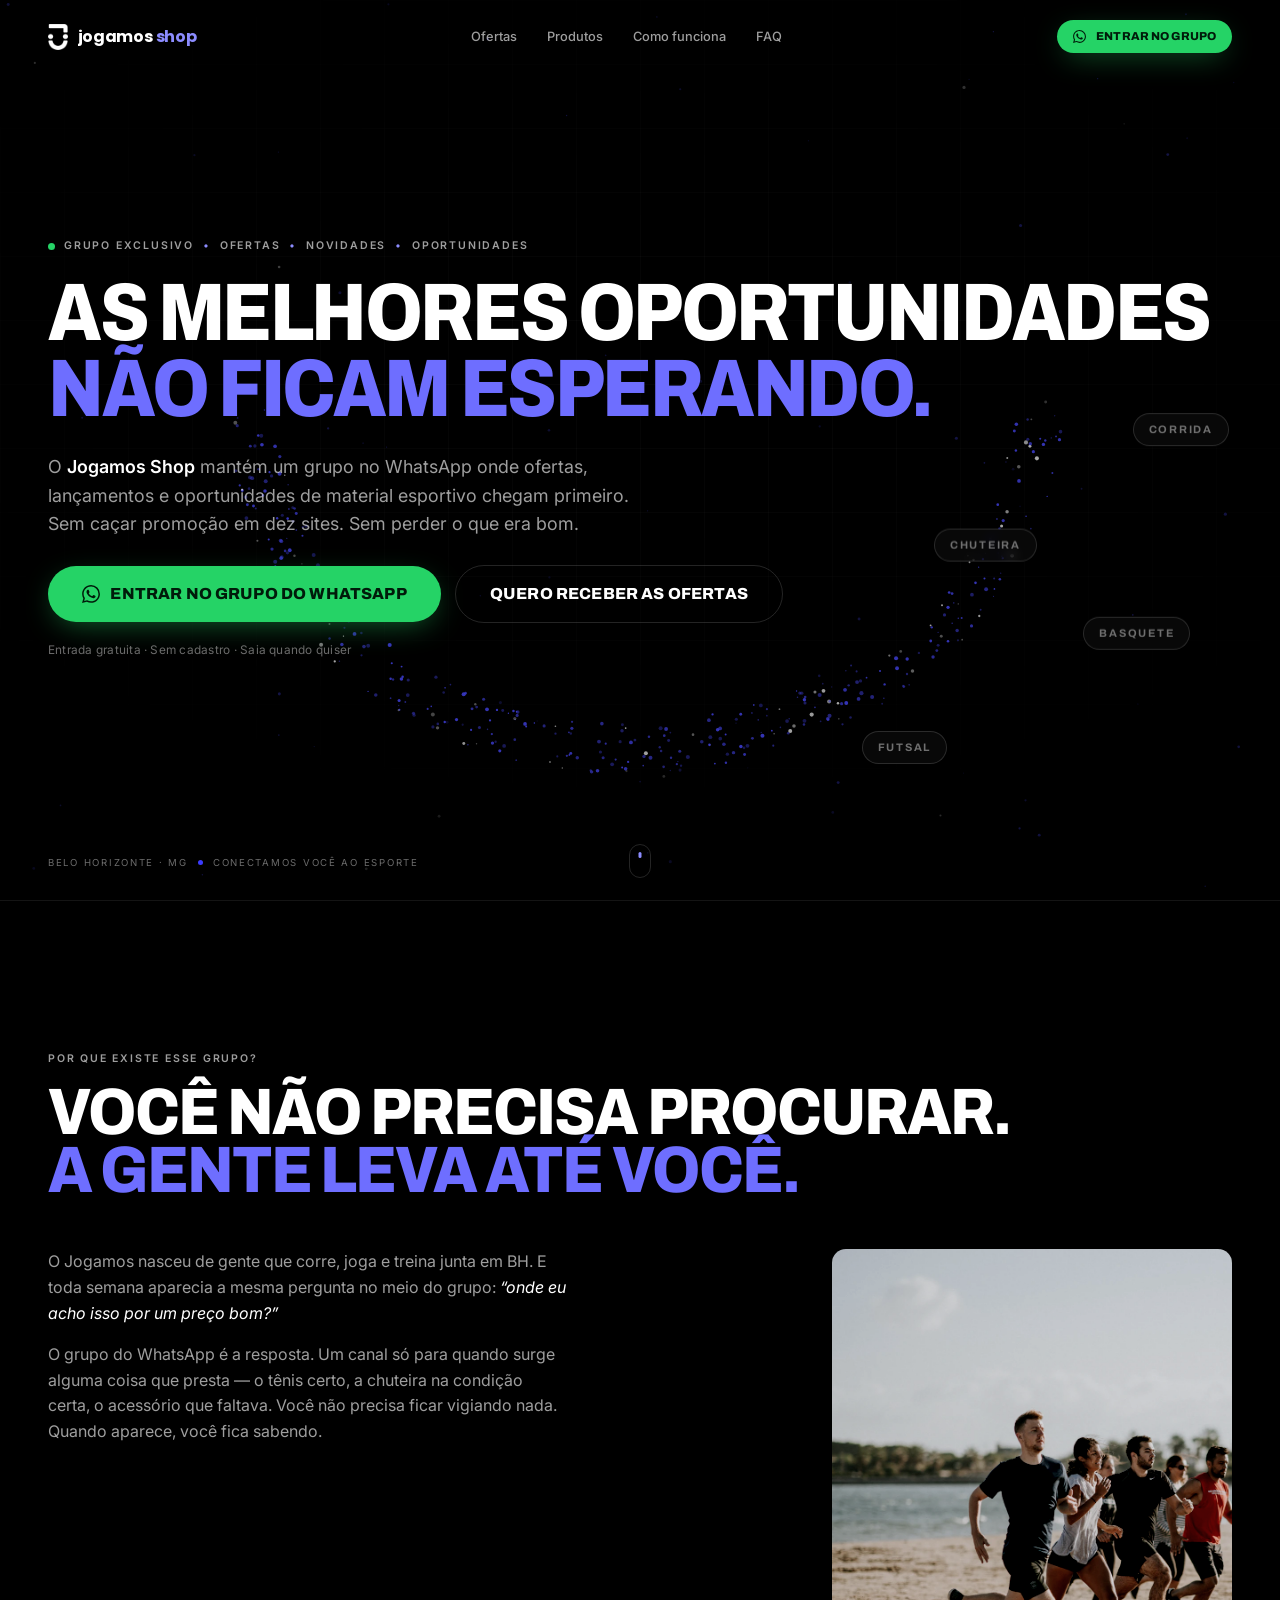
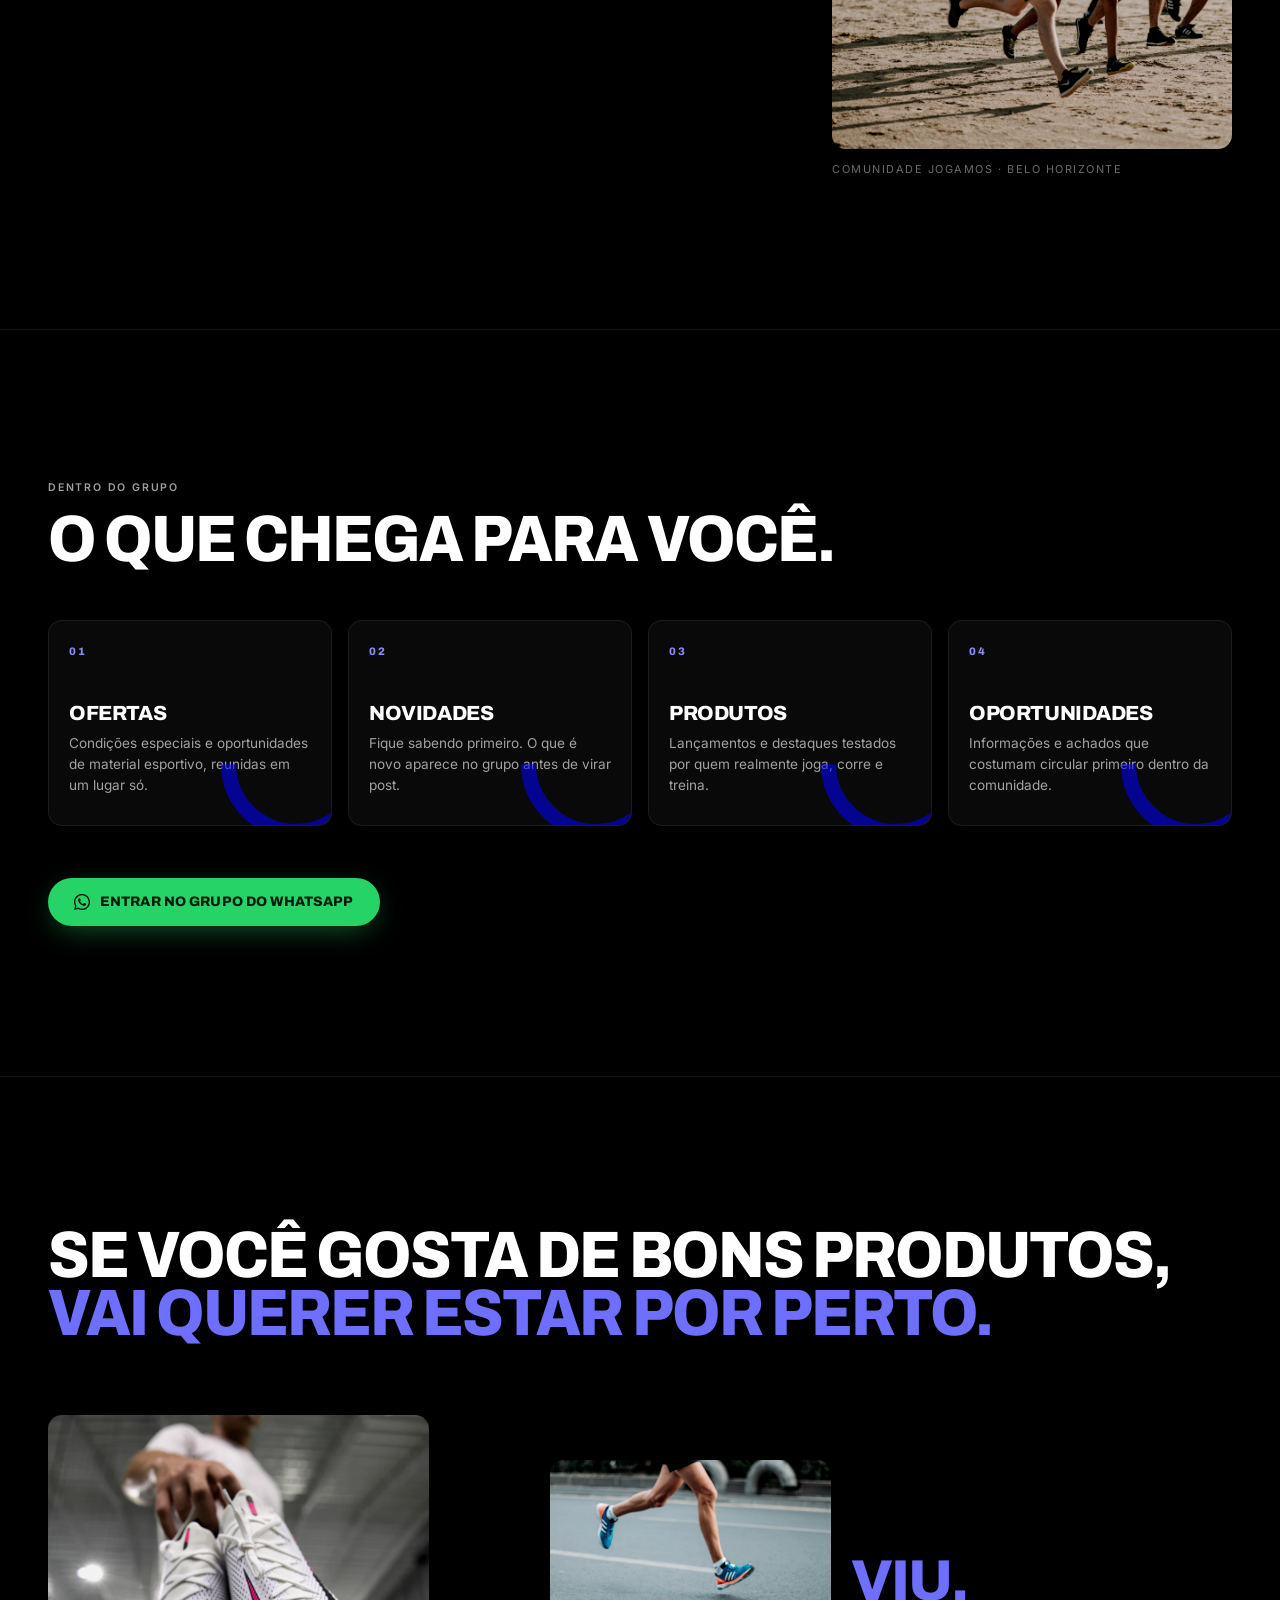
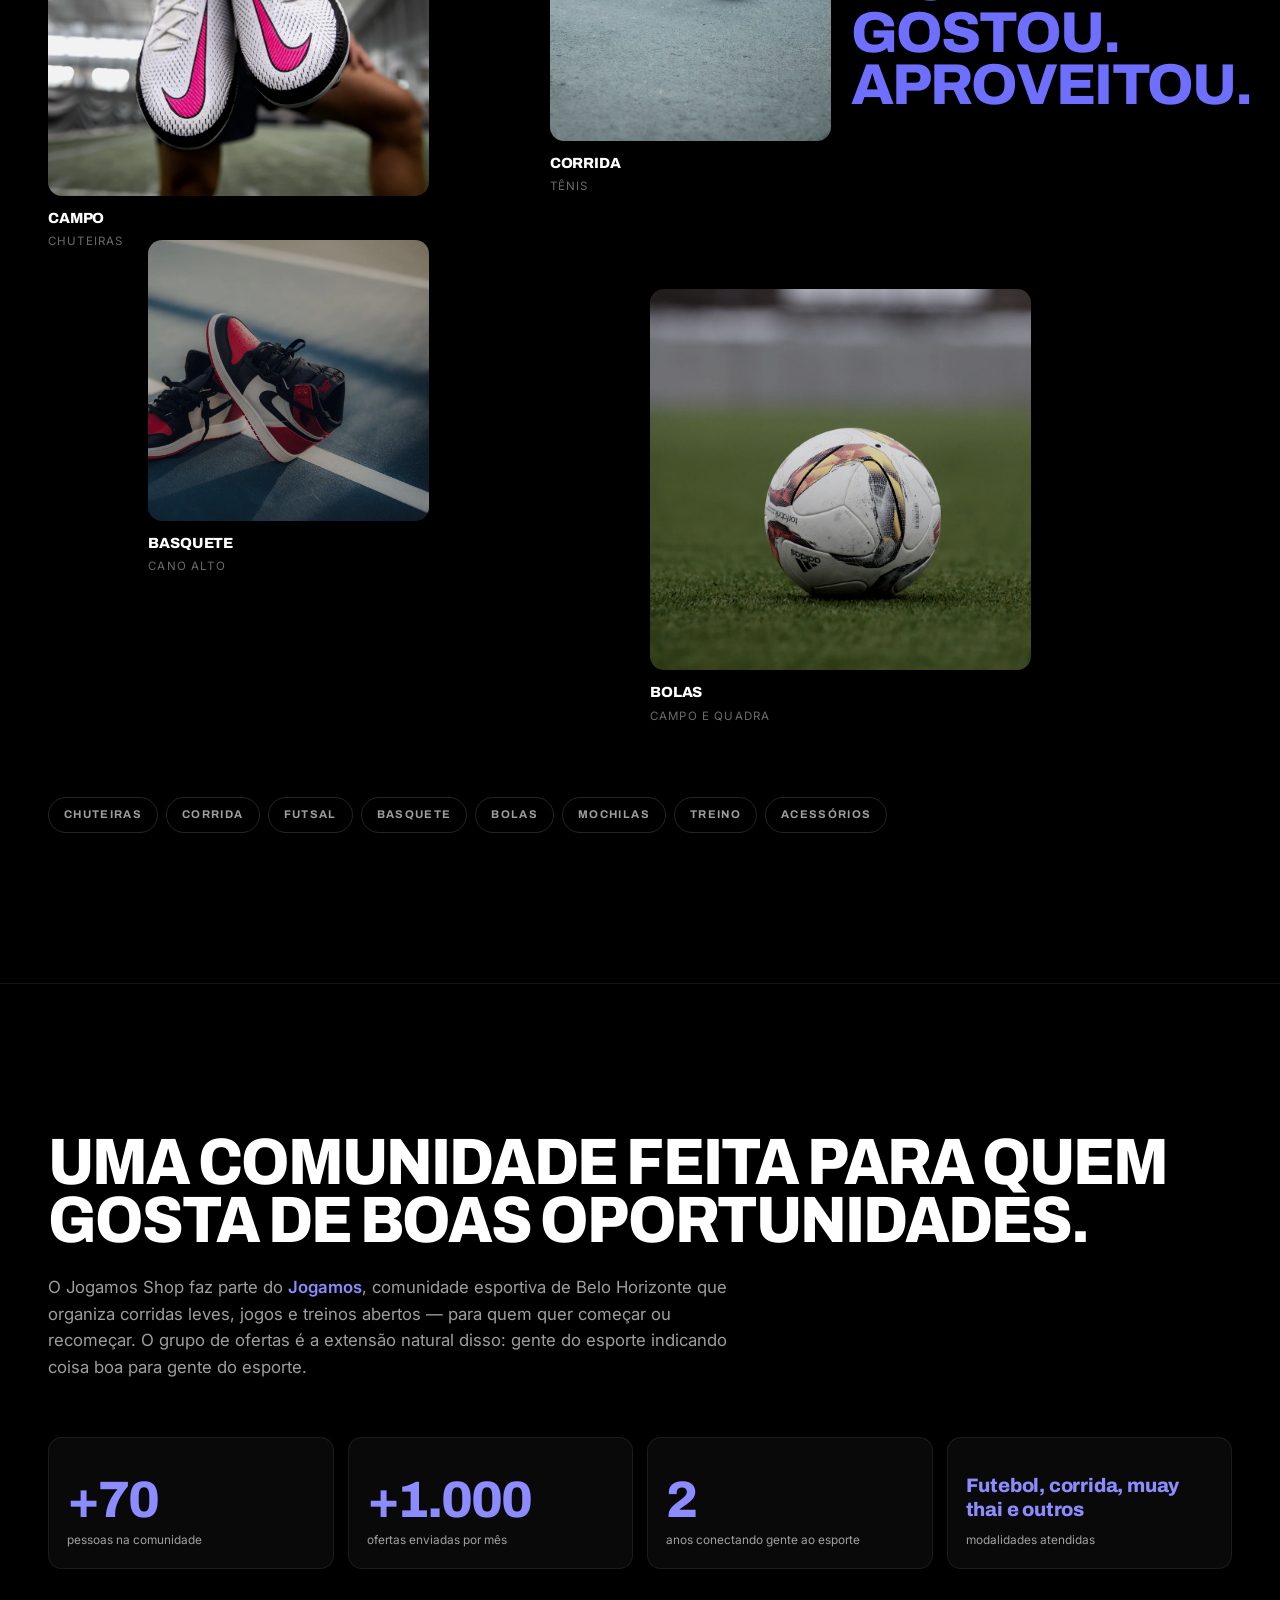
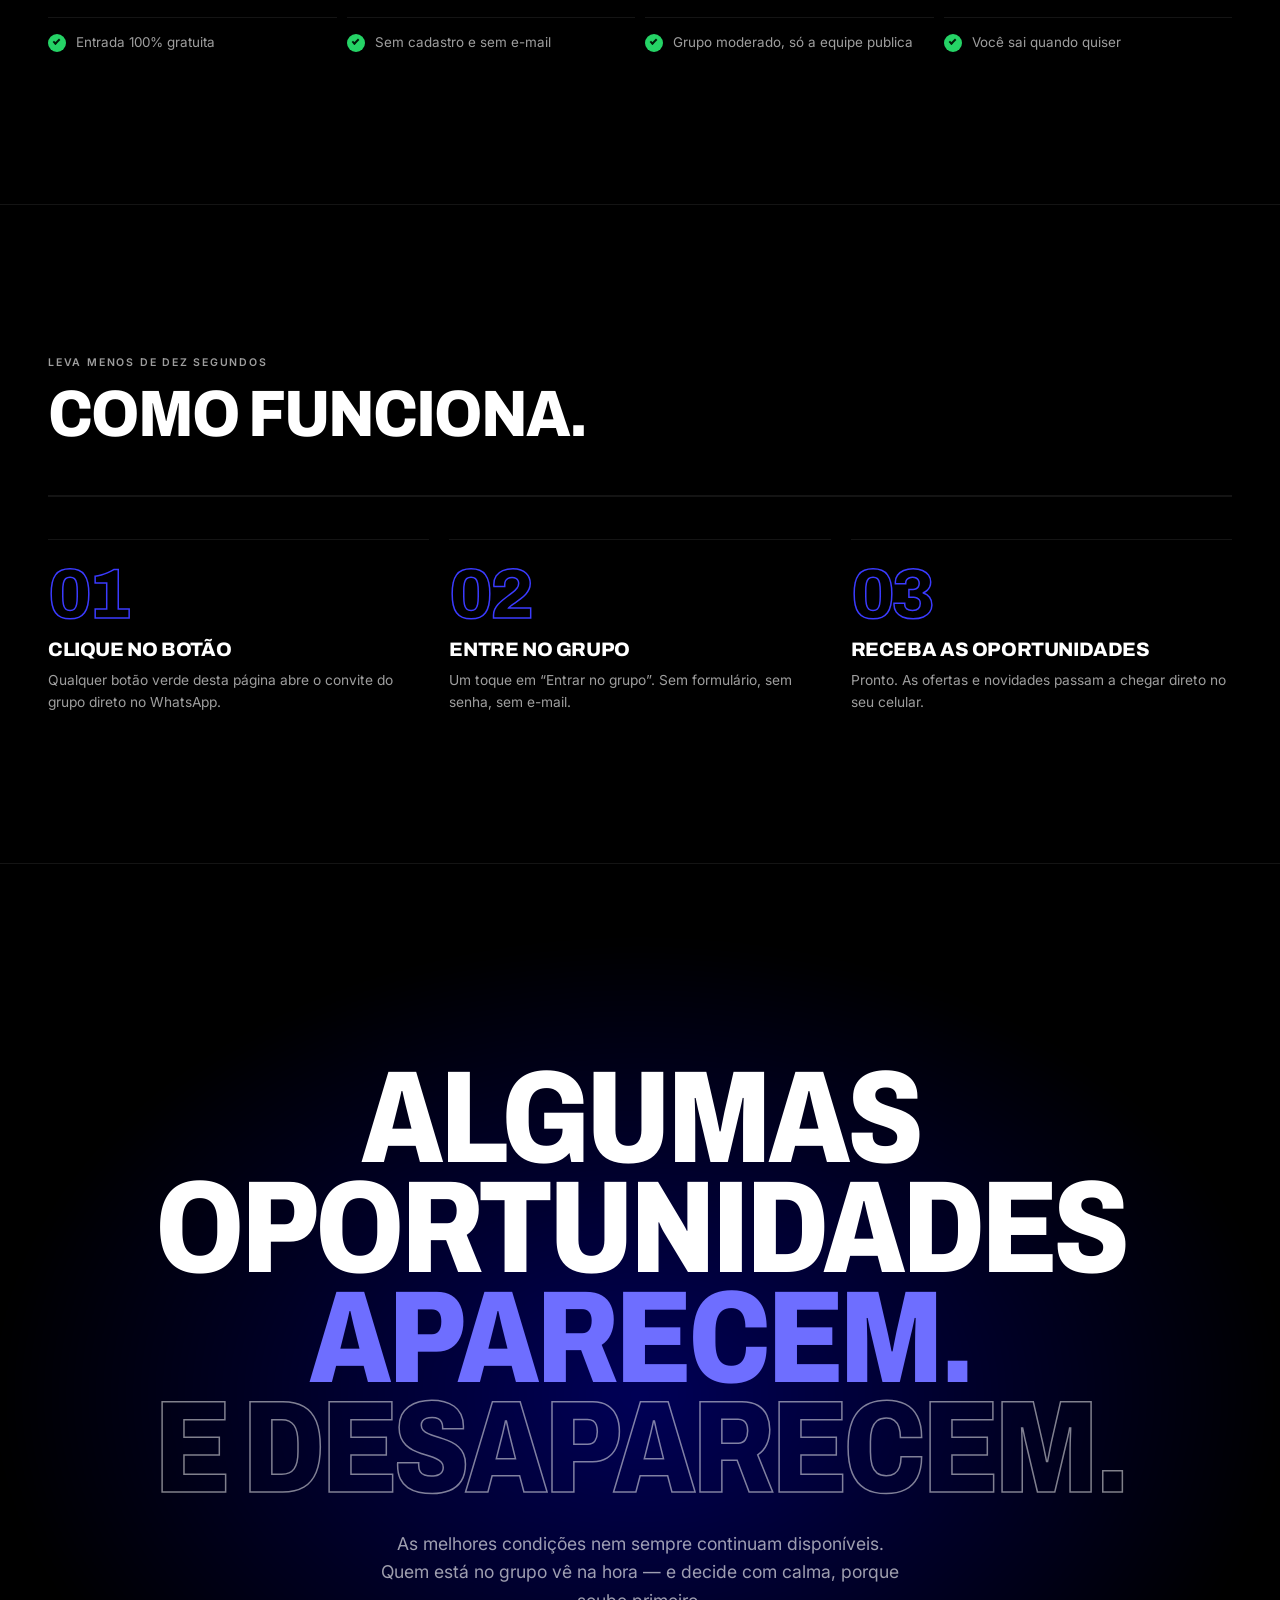
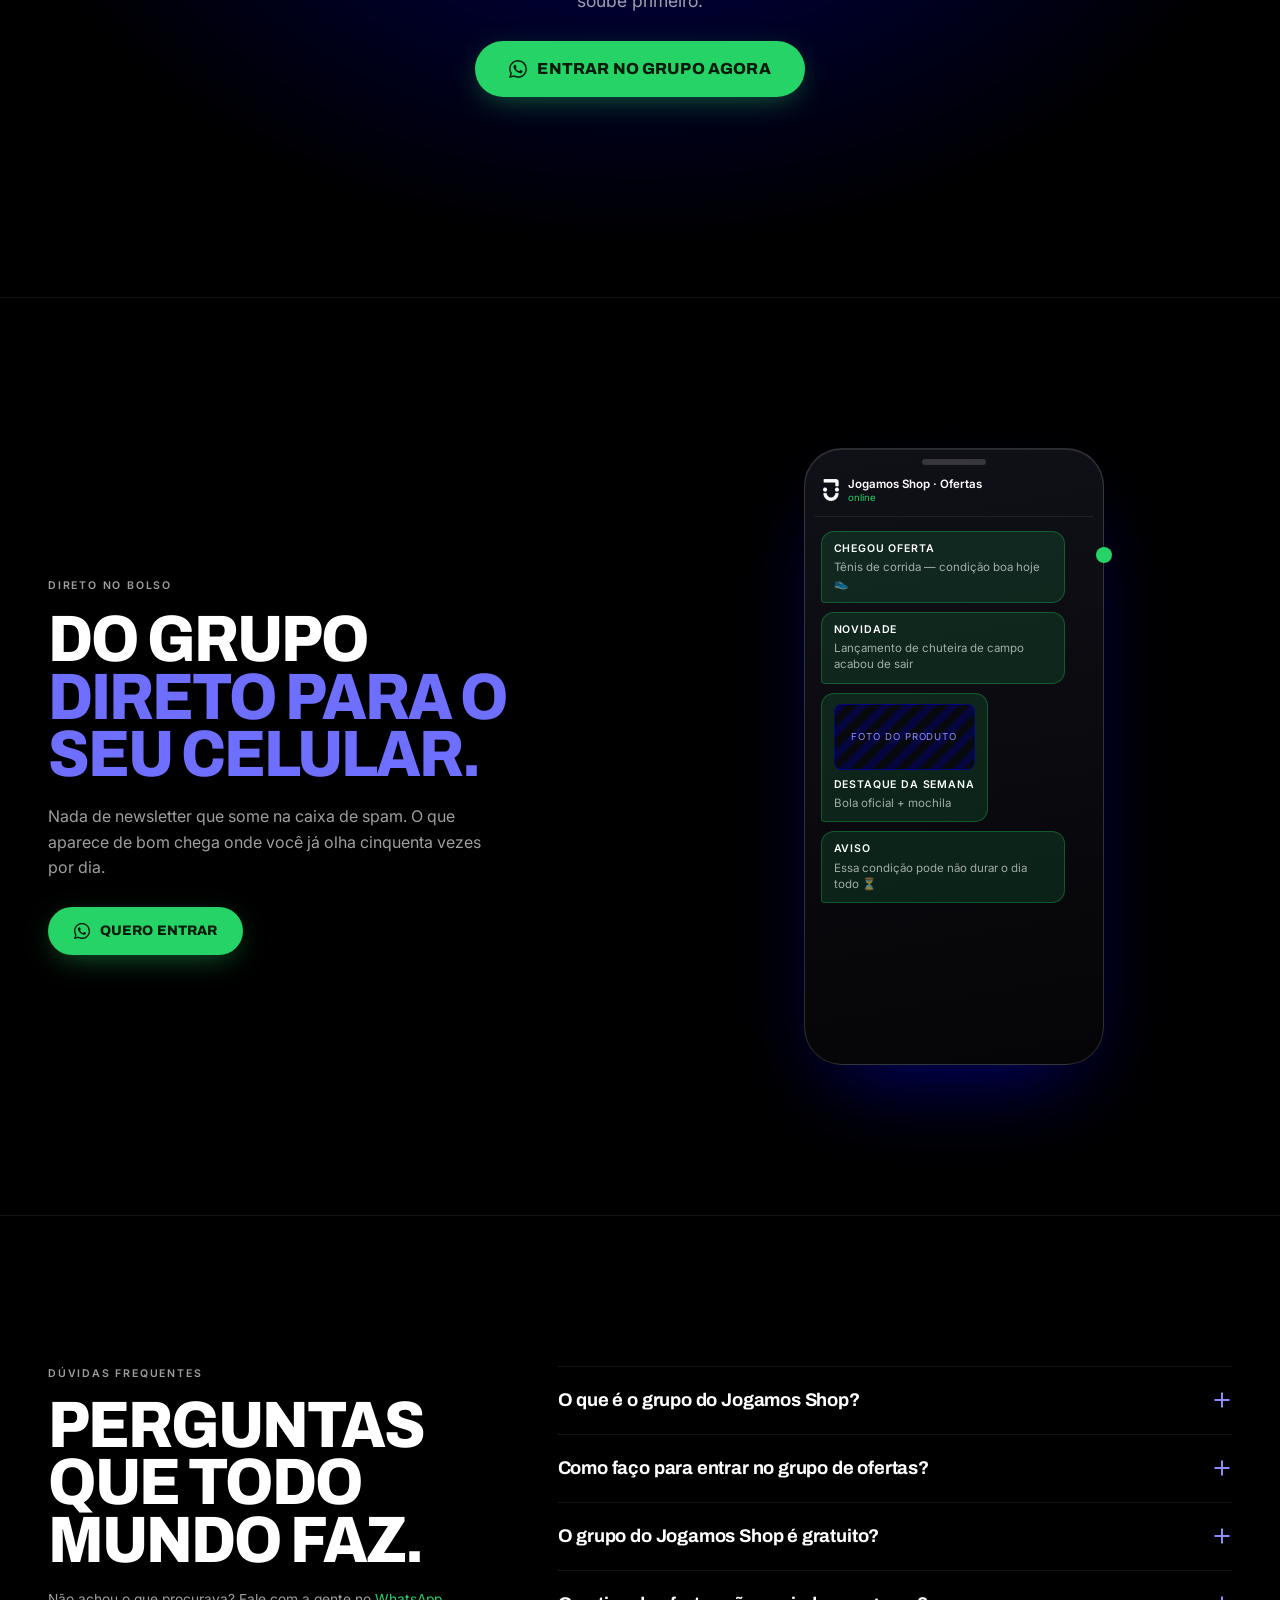
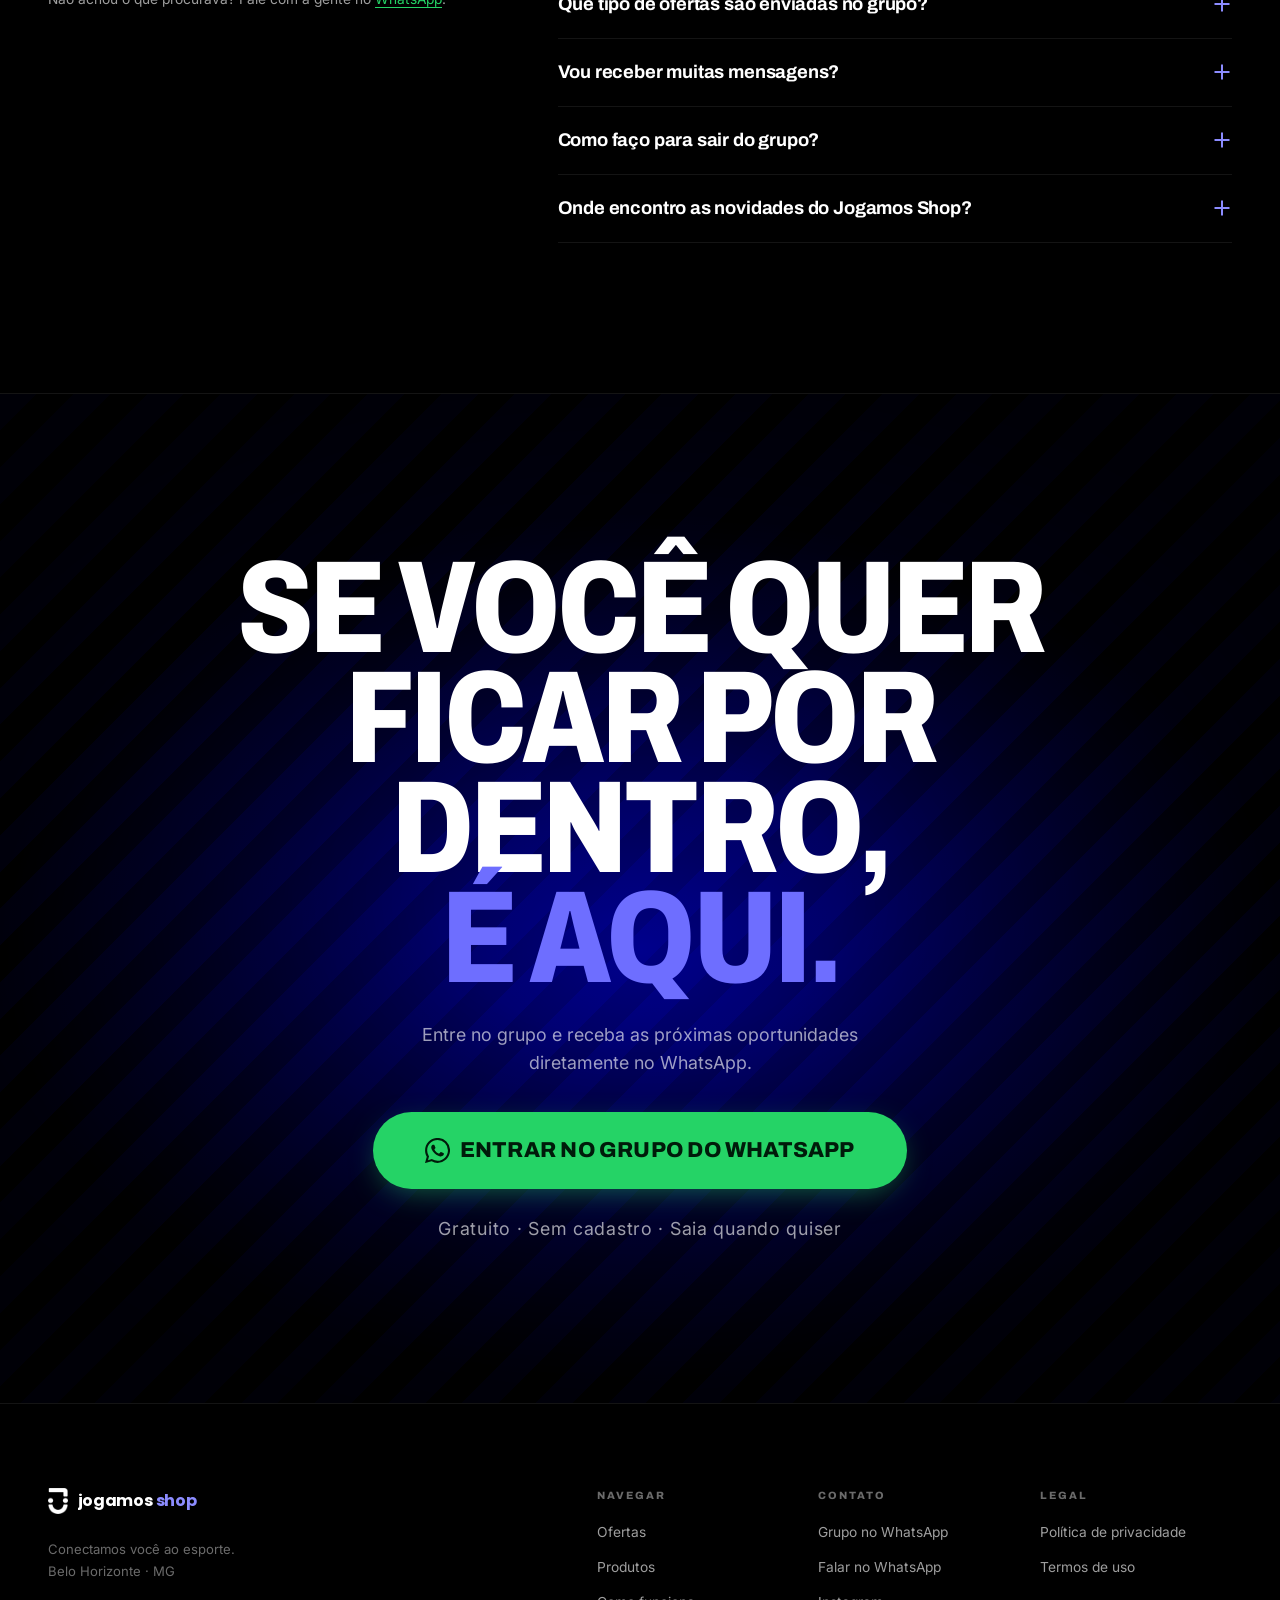
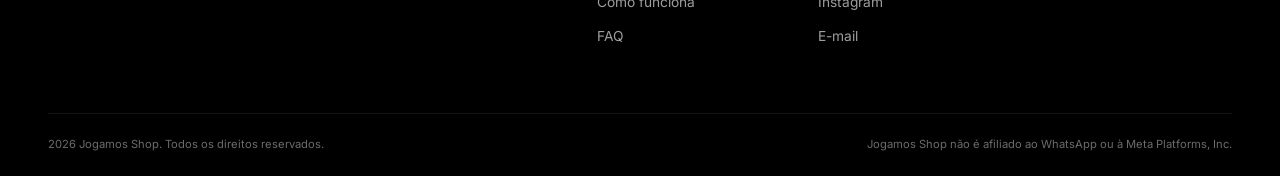
==== commit 8692ef1b: "Preenche os números de prova social com os dados reais da Jogamos Números informados pela equipe: +7" ====
--- a/index.html
+++ b/index.html
@@ -377,18 +377,13 @@
       natural disso: gente do esporte indicando coisa boa para gente do esporte.
     </p>
 
-    <!-- Números: preencher em site.config.js. Nada é inventado aqui. -->
+    <!-- Números fornecidos pela equipe da Jogamos. Editar em site.config.js. -->
     <ul class="stats" role="list" id="stats" data-reveal>
-      <li class="stat"><span class="stat__v" data-stat="0">—</span><span class="stat__l">pessoas na comunidade</span></li>
-      <li class="stat"><span class="stat__v" data-stat="1">—</span><span class="stat__l">ofertas compartilhadas</span></li>
-      <li class="stat"><span class="stat__v" data-stat="2">—</span><span class="stat__l">anos conectando gente ao esporte</span></li>
-      <li class="stat"><span class="stat__v" data-stat="3">—</span><span class="stat__l">modalidades atendidas</span></li>
+      <li class="stat"><span class="stat__v" data-stat="0">+70</span><span class="stat__l">pessoas na comunidade</span></li>
+      <li class="stat"><span class="stat__v" data-stat="1">+1.000</span><span class="stat__l">ofertas enviadas por mês</span></li>
+      <li class="stat"><span class="stat__v" data-stat="2">2</span><span class="stat__l">anos conectando gente ao esporte</span></li>
+      <li class="stat stat--text"><span class="stat__v" data-stat="3">Futebol, corrida, muay thai e outros</span><span class="stat__l">modalidades atendidas</span></li>
     </ul>
-    <p class="note" data-reveal>
-      <b>Nota para edição:</b> os números acima estão vazios de propósito.
-      Preencha em <code>site.config.js → stats</code> apenas com dados que você
-      consiga comprovar. Enquanto estiverem vazios, os cards aparecem marcados.
-    </p>
 
     <ul class="trust" role="list" data-reveal>
       <li><span aria-hidden="true"></span>Entrada 100% gratuita</li>
--- a/assets/css/style.css
+++ b/assets/css/style.css
@@ -547,6 +547,8 @@
 .stat{
   border:1px solid var(--line-2);border-radius:var(--r);padding:20px 18px;
   background:var(--pane);
+  display:flex;flex-direction:column;justify-content:flex-end;
+  min-height:132px;
 }
 .stat__v{
   display:block;font-family:var(--f-disp);font-weight:800;
@@ -554,6 +556,14 @@
   color:var(--glow);
 }
 .stat__l{display:block;margin-top:9px;font-size:.74rem;color:var(--mute);line-height:1.4}
+/* Card com valor em texto (lista de modalidades): corpo reduzido, para
+   caber sem estourar o card, mantendo o mesmo peso visual dos números. */
+.stat--text .stat__v{
+  font-size:clamp(1rem,3.6vw,1.22rem);
+  line-height:1.25;letter-spacing:-.01em;
+  margin-top:.15em;
+}
+
 /* estado "pendente de preenchimento" */
 .stat.is-empty{border-style:dashed;border-color:rgba(0,0,255,.5)}
 .stat.is-empty .stat__v{color:rgba(140,140,255,.4)}
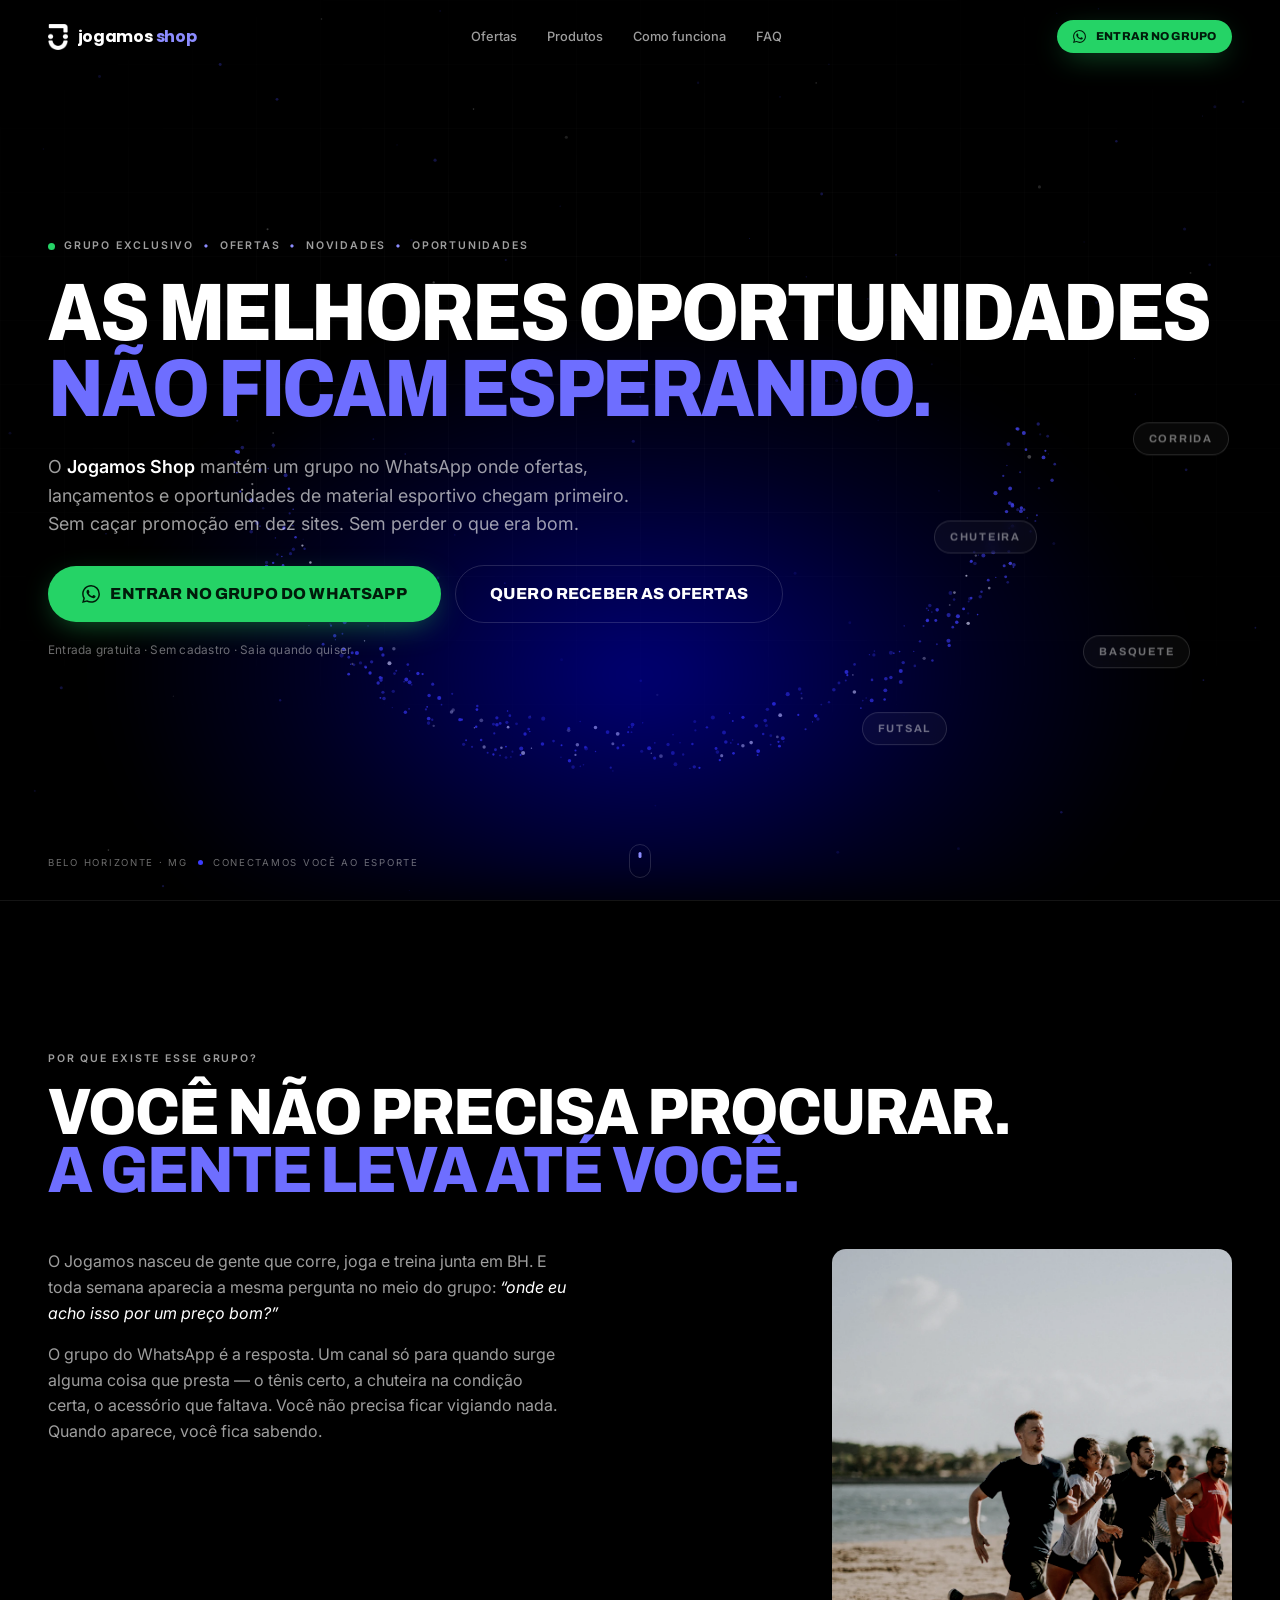
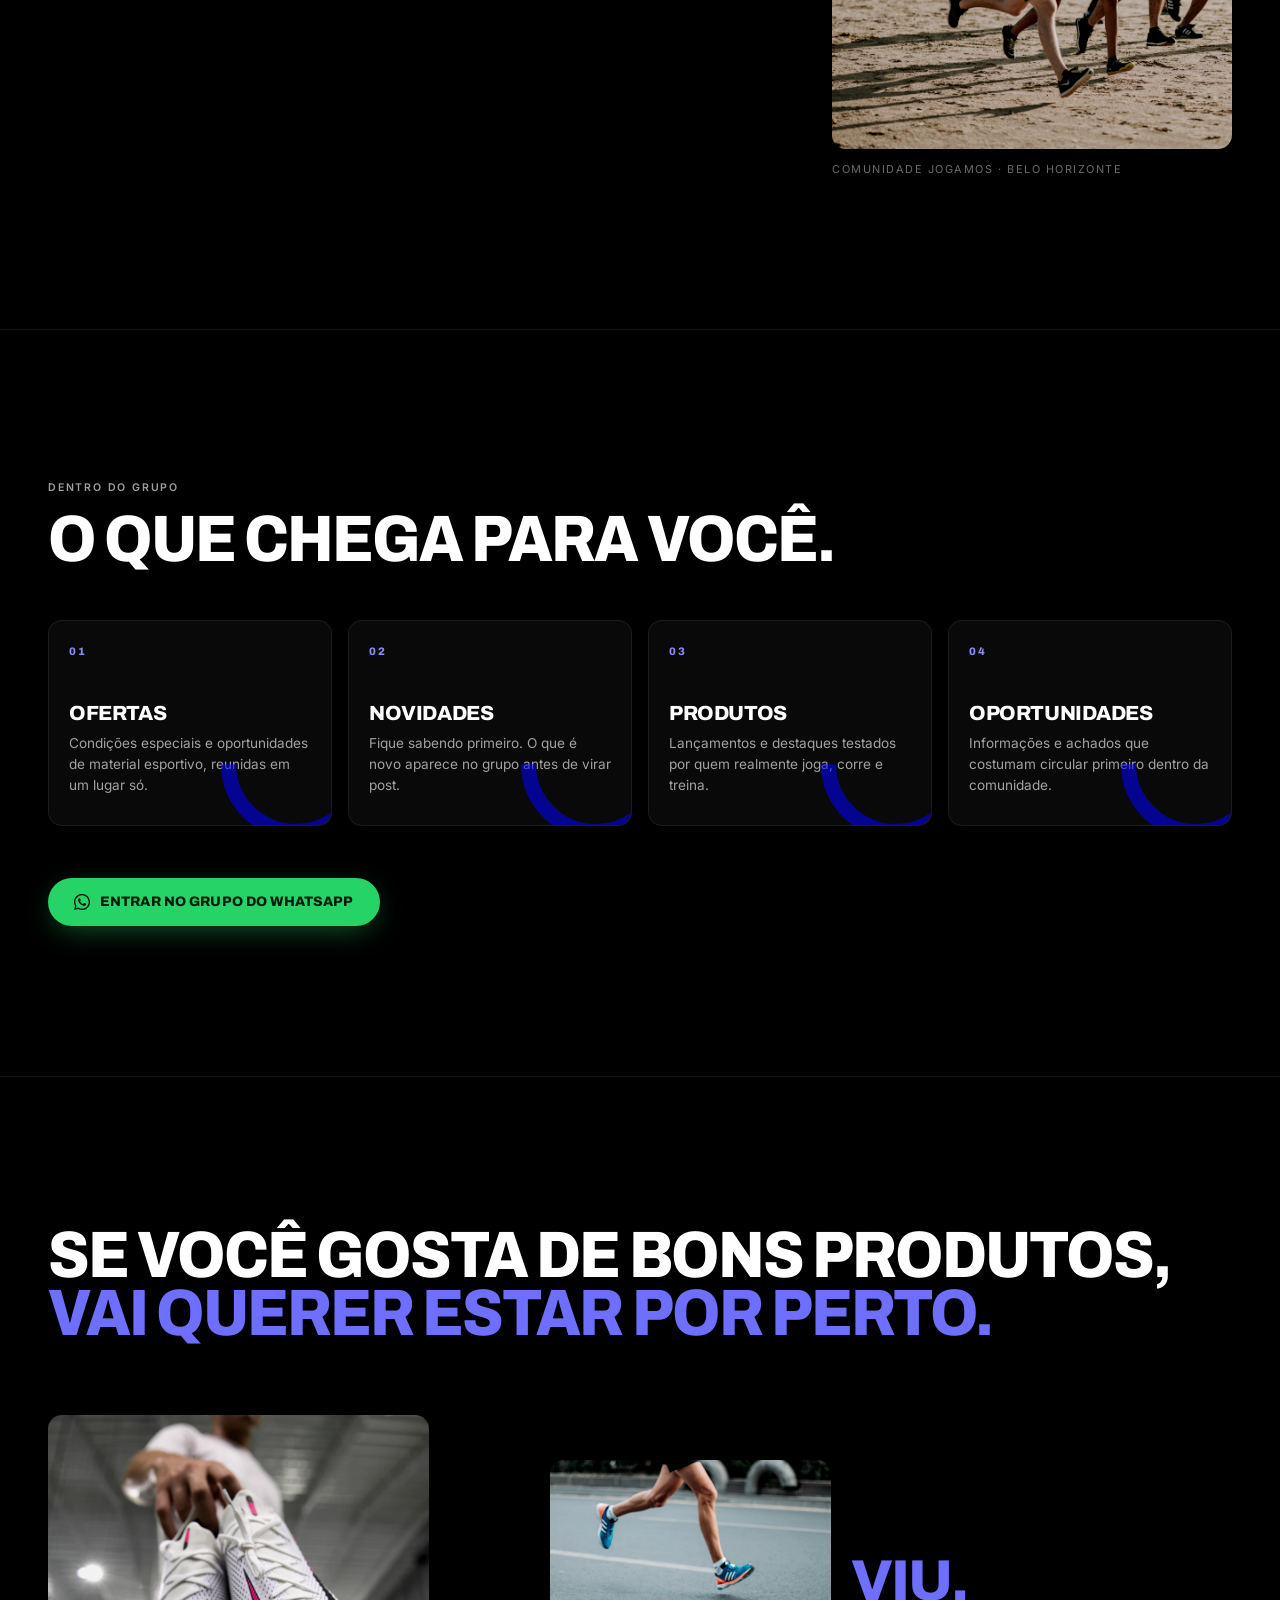
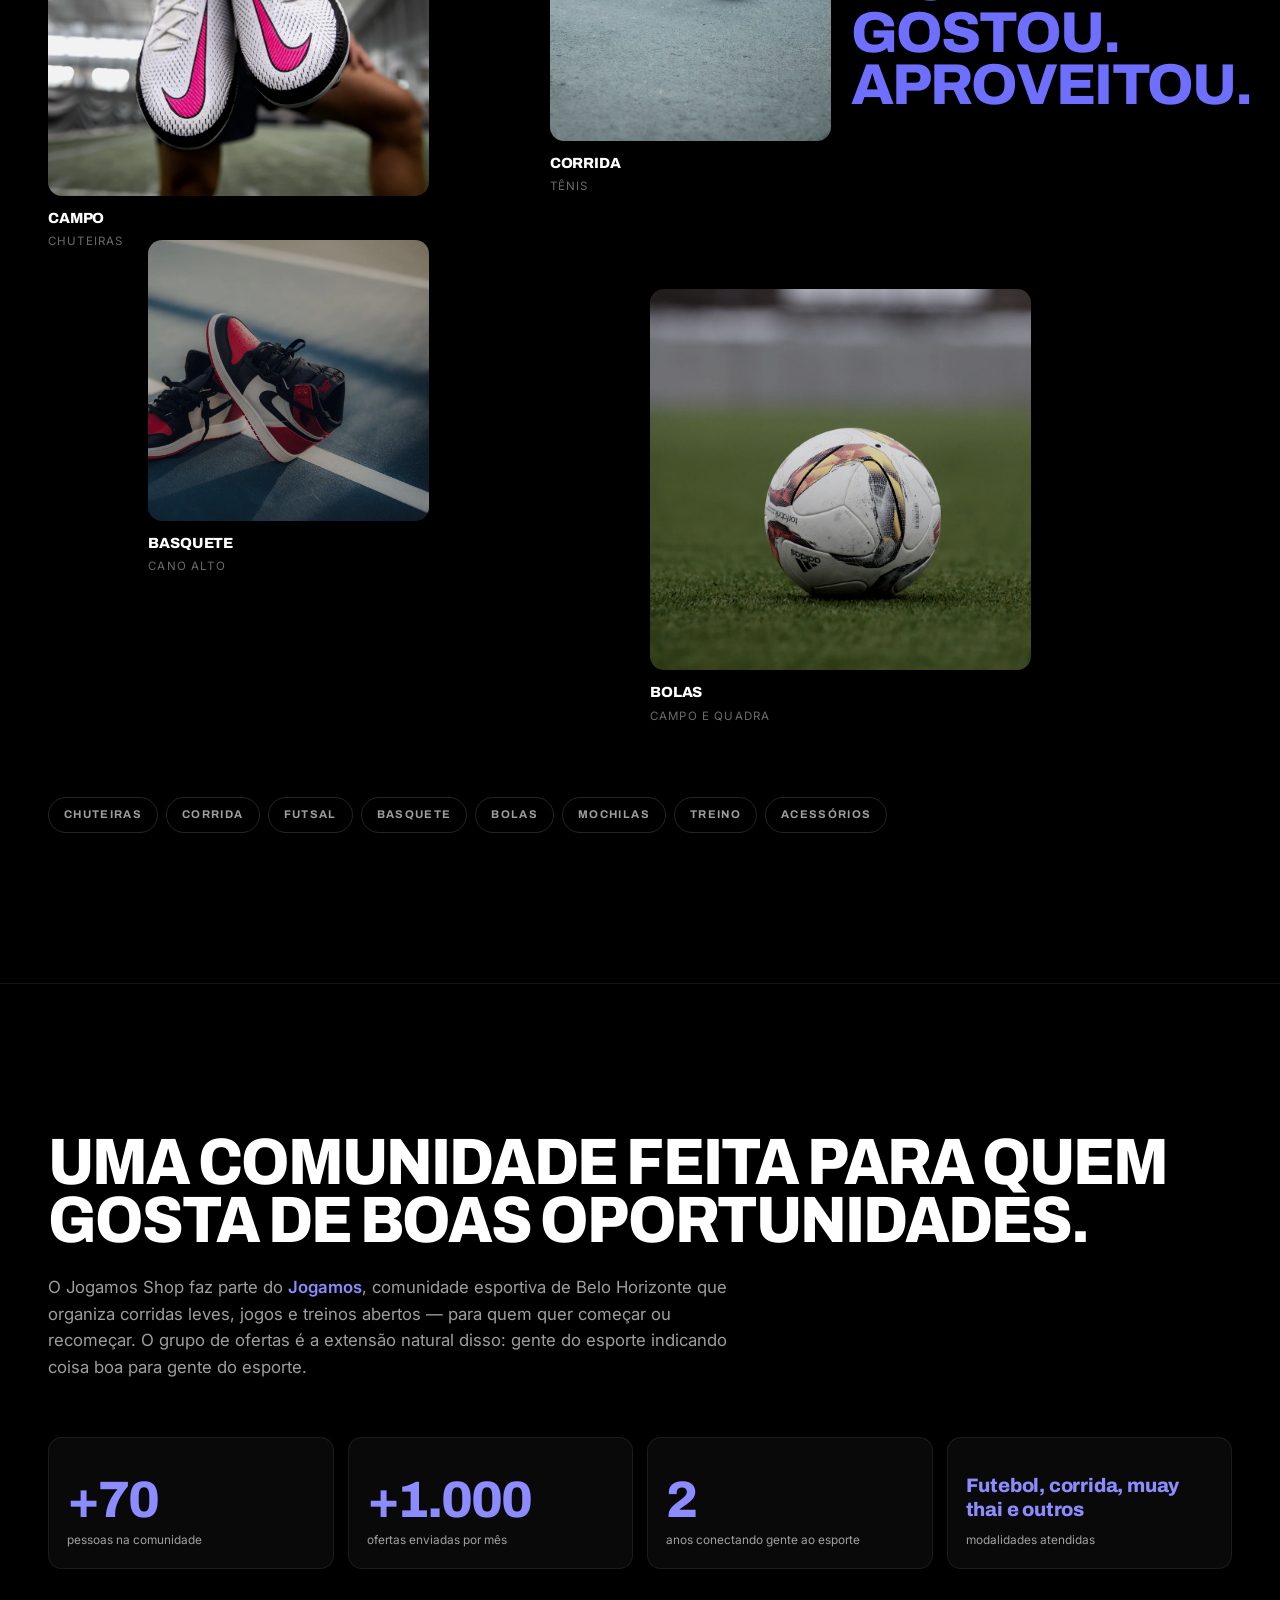
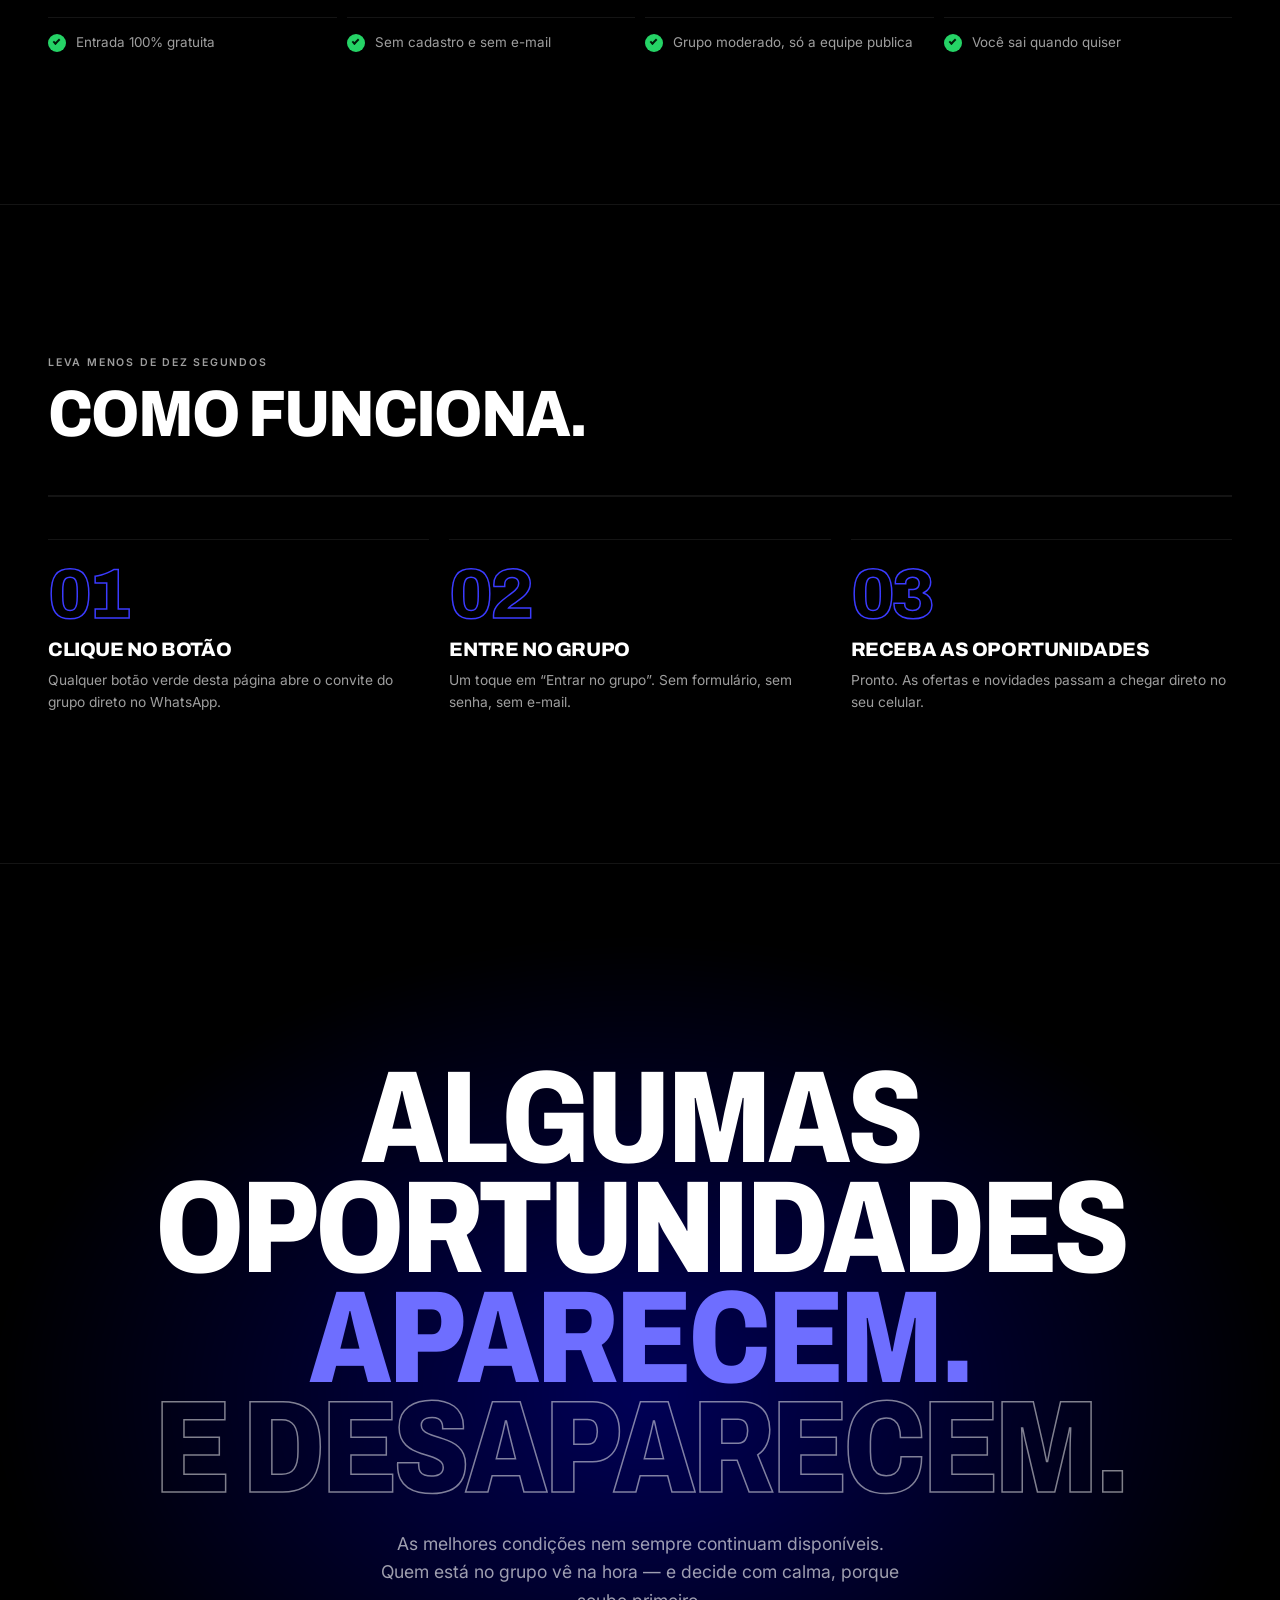
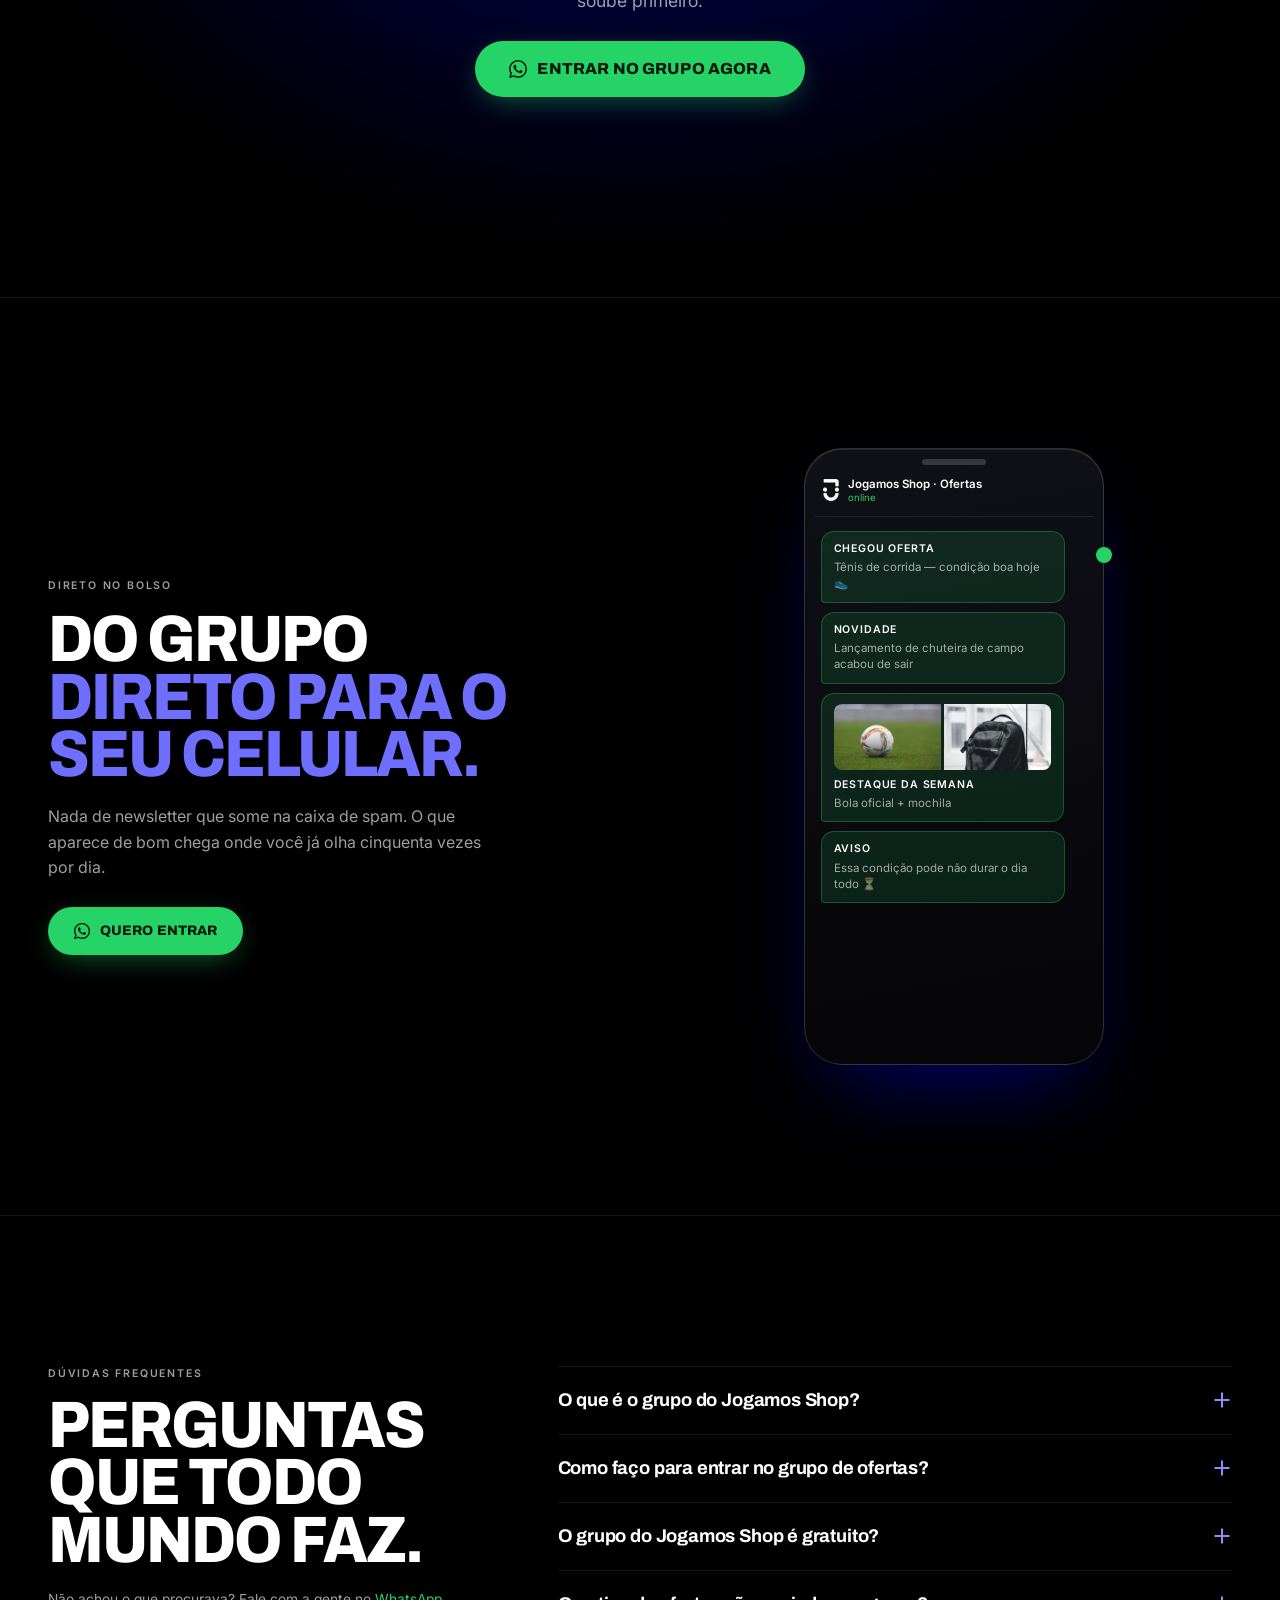
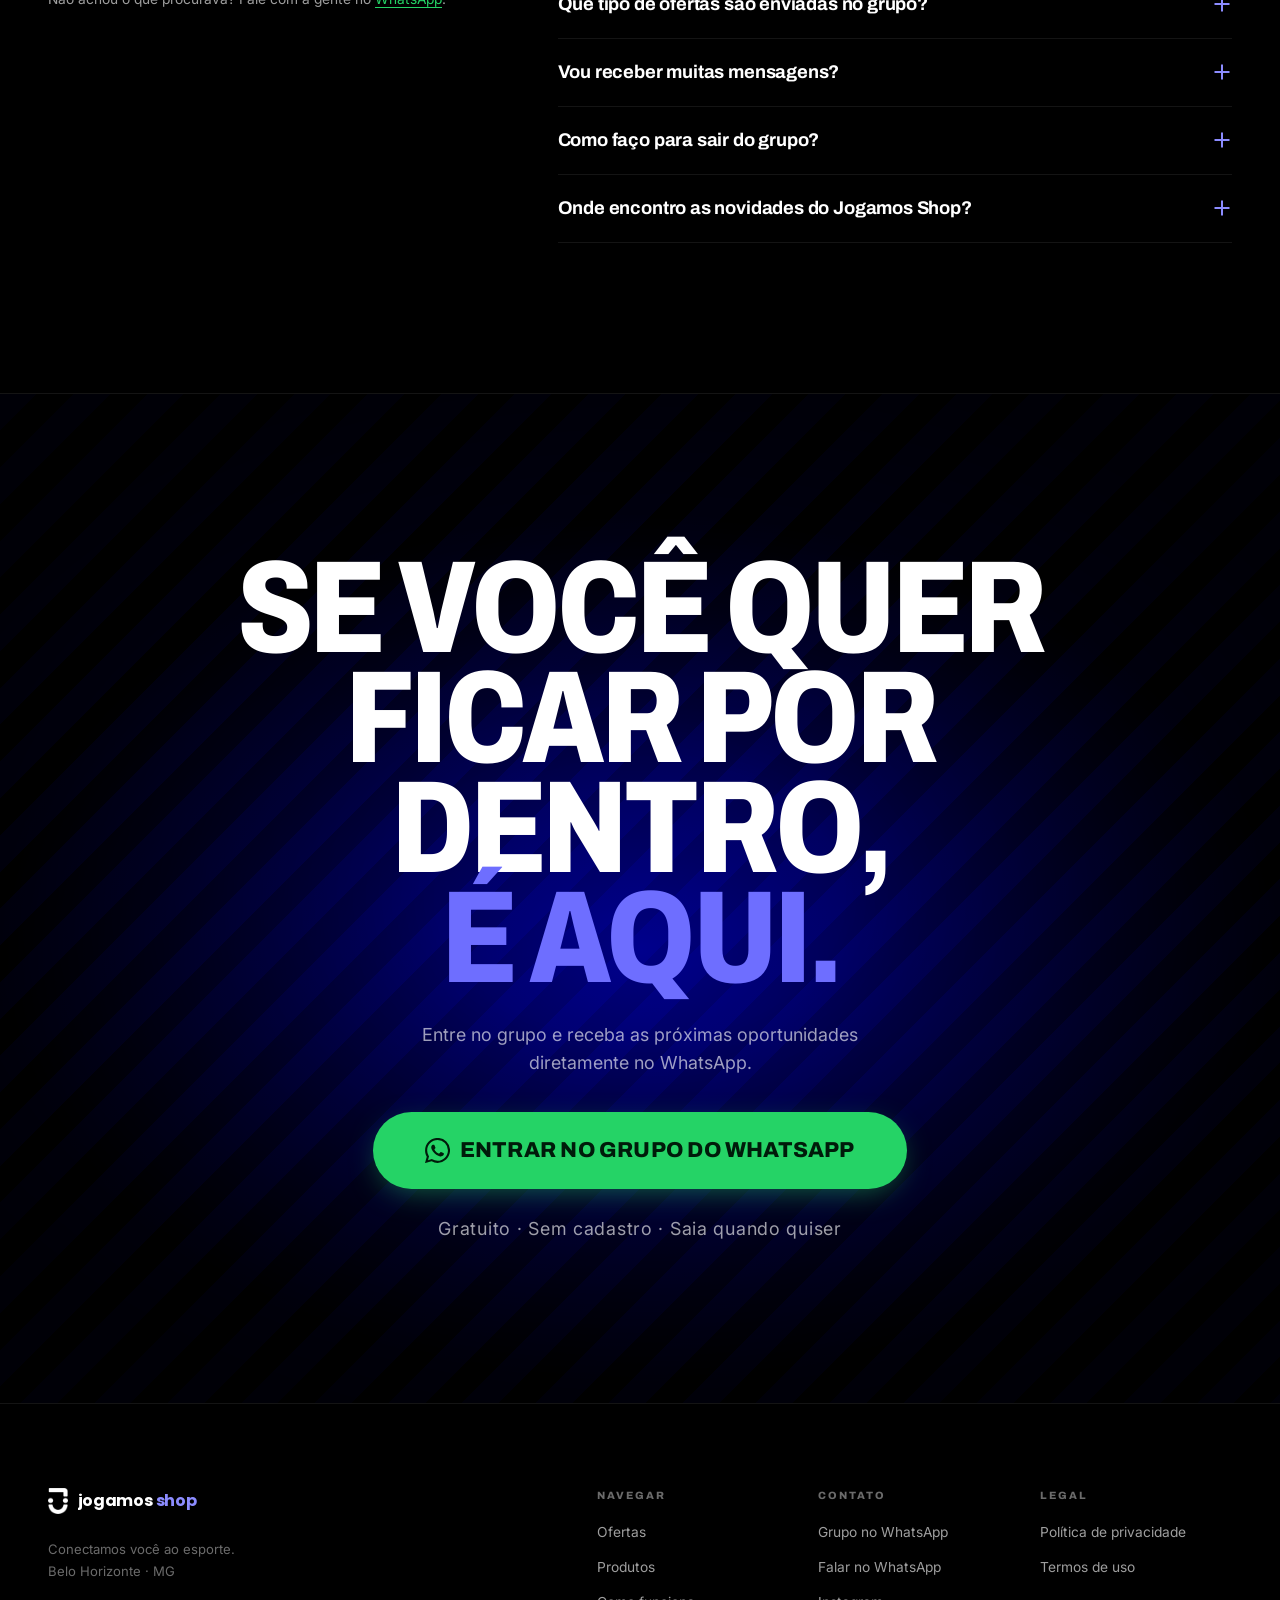
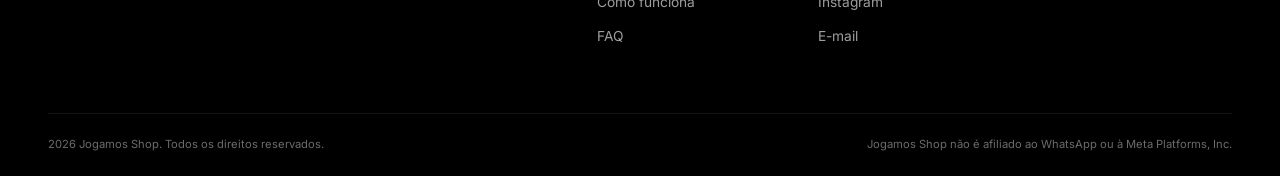
==== commit 3eb0928c: "Troca o placeholder do mockup pelas fotos reais do combo A mensagem 'Destaque da semana — Bola ofici" ====
--- a/index.html
+++ b/index.html
@@ -481,7 +481,7 @@
           <div class="msg" data-msg="0"><b>Chegou oferta</b>Tênis de corrida — condição boa hoje 👟</div>
           <div class="msg" data-msg="1"><b>Novidade</b>Lançamento de chuteira de campo acabou de sair</div>
           <div class="msg msg--img" data-msg="2">
-            <span class="msg__ph">Foto do produto</span>
+            <span class="msg__pics"><img src="assets/img/msg-bola.webp" alt="" width="240" height="148" loading="lazy" decoding="async"><img src="assets/img/msg-mochila.webp" alt="" width="240" height="148" loading="lazy" decoding="async"></span>
             <b>Destaque da semana</b>Bola oficial + mochila
           </div>
           <div class="msg" data-msg="3"><b>Aviso</b>Essa condição pode não durar o dia todo ⏳</div>
--- a/assets/css/style.css
+++ b/assets/css/style.css
@@ -695,12 +695,14 @@
 .phone.in .msg[data-msg="2"]{transition-delay:.95s}
 .phone.in .msg[data-msg="3"]{transition-delay:1.4s}
 
-.msg__ph{
-  display:grid;place-content:center;height:66px;margin-bottom:8px;
-  border-radius:8px;font-size:.6rem;color:var(--glow);letter-spacing:.1em;
-  text-transform:uppercase;
-  background:repeating-linear-gradient(135deg,rgba(0,0,255,.2) 0 8px,transparent 8px 16px),#08080f;
-  border:1px solid rgba(0,0,255,.4);
+/* As duas fotos do "combo" dentro da mensagem do mockup: bola + mochila. */
+.msg__pics{
+  display:grid;grid-template-columns:1fr 1fr;gap:3px;
+  margin-bottom:8px;border-radius:8px;overflow:hidden;
+}
+.msg__pics img{
+  width:100%;height:66px;object-fit:cover;display:block;
+  background:#08080f;
 }
 
 .phone__ping{
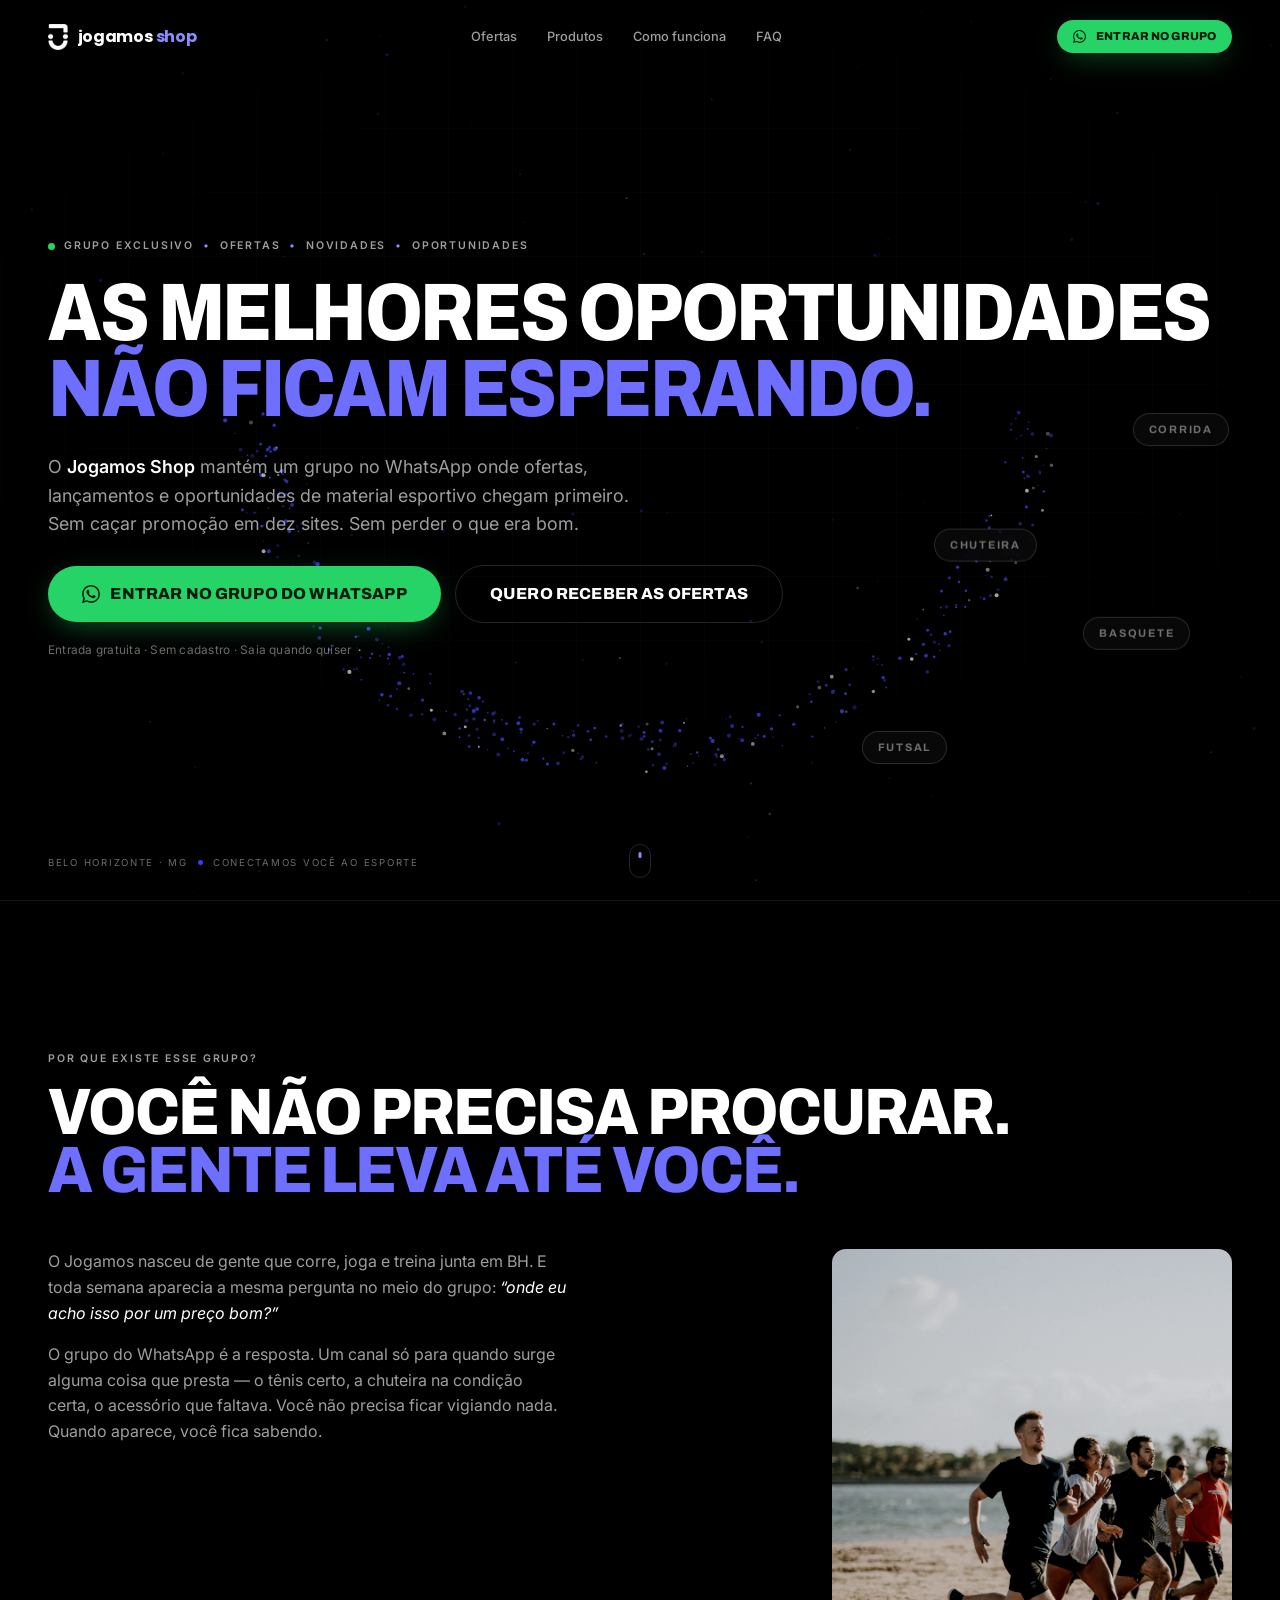
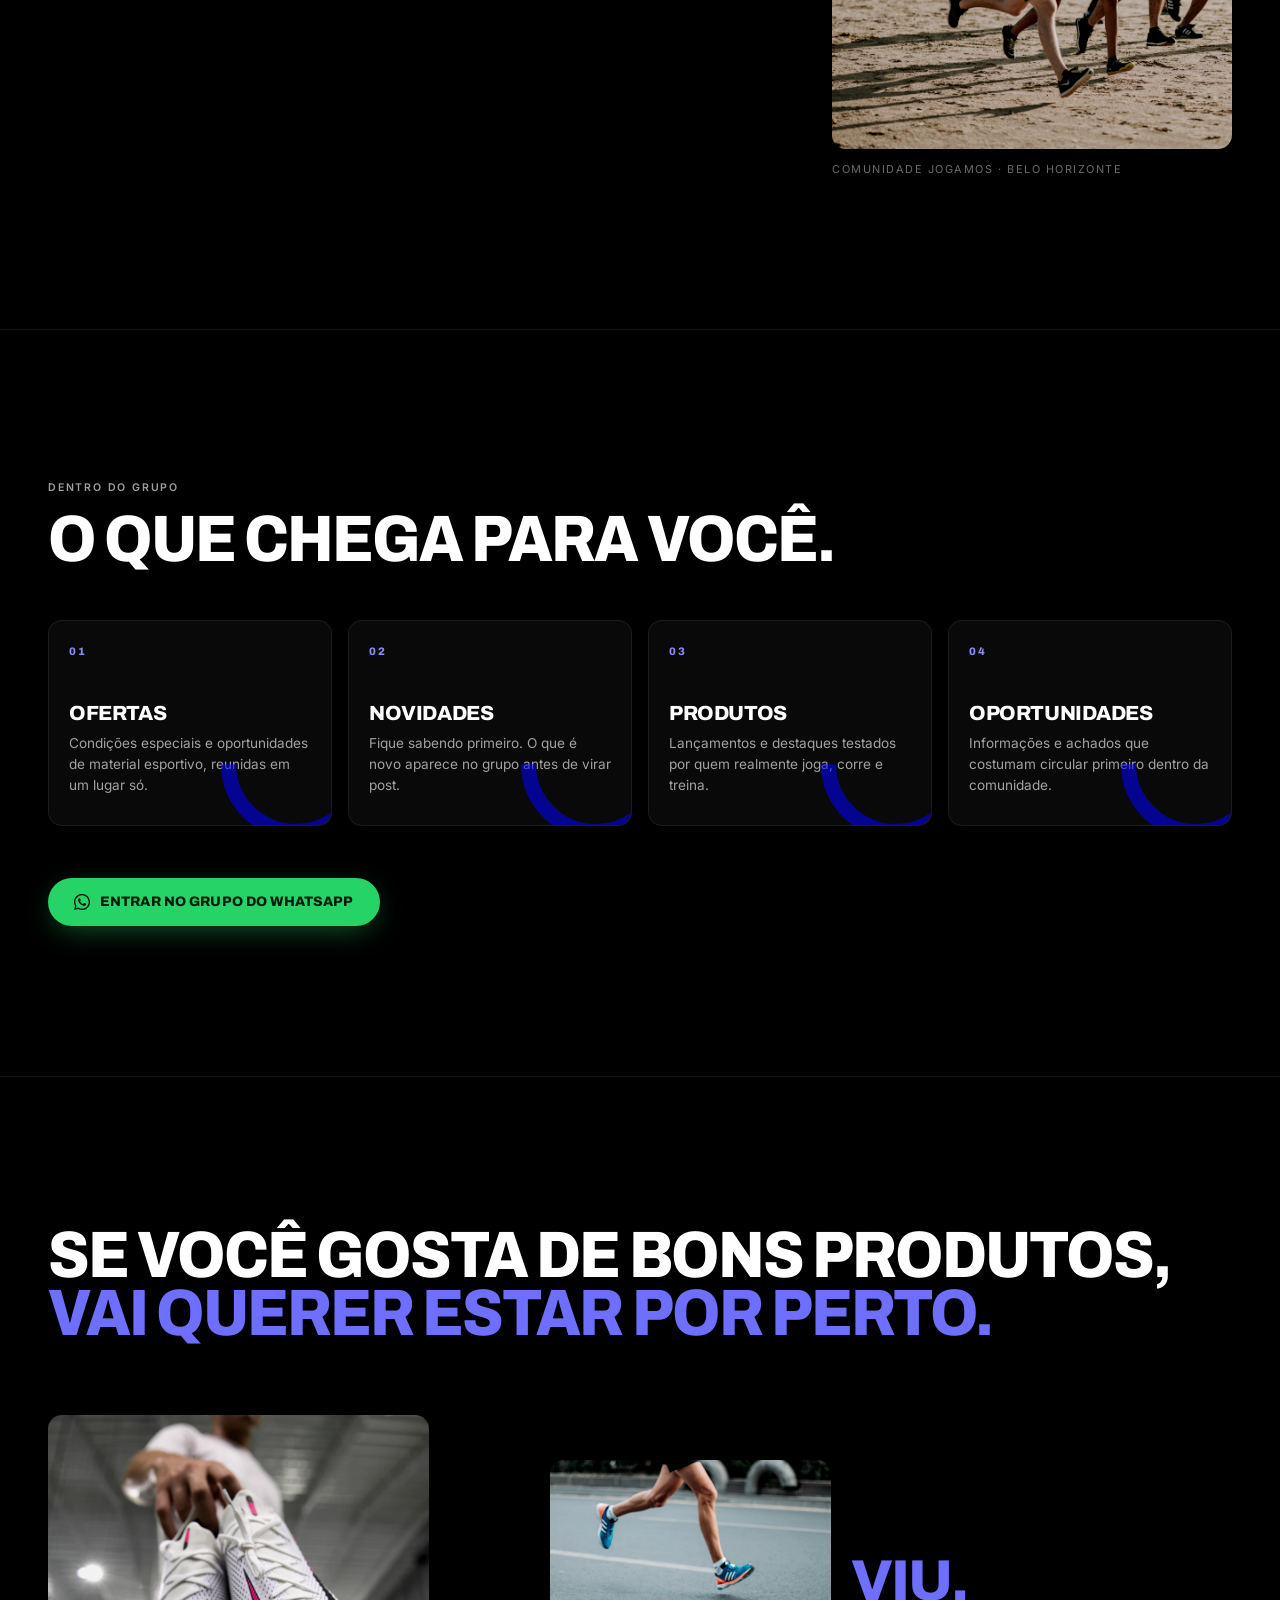
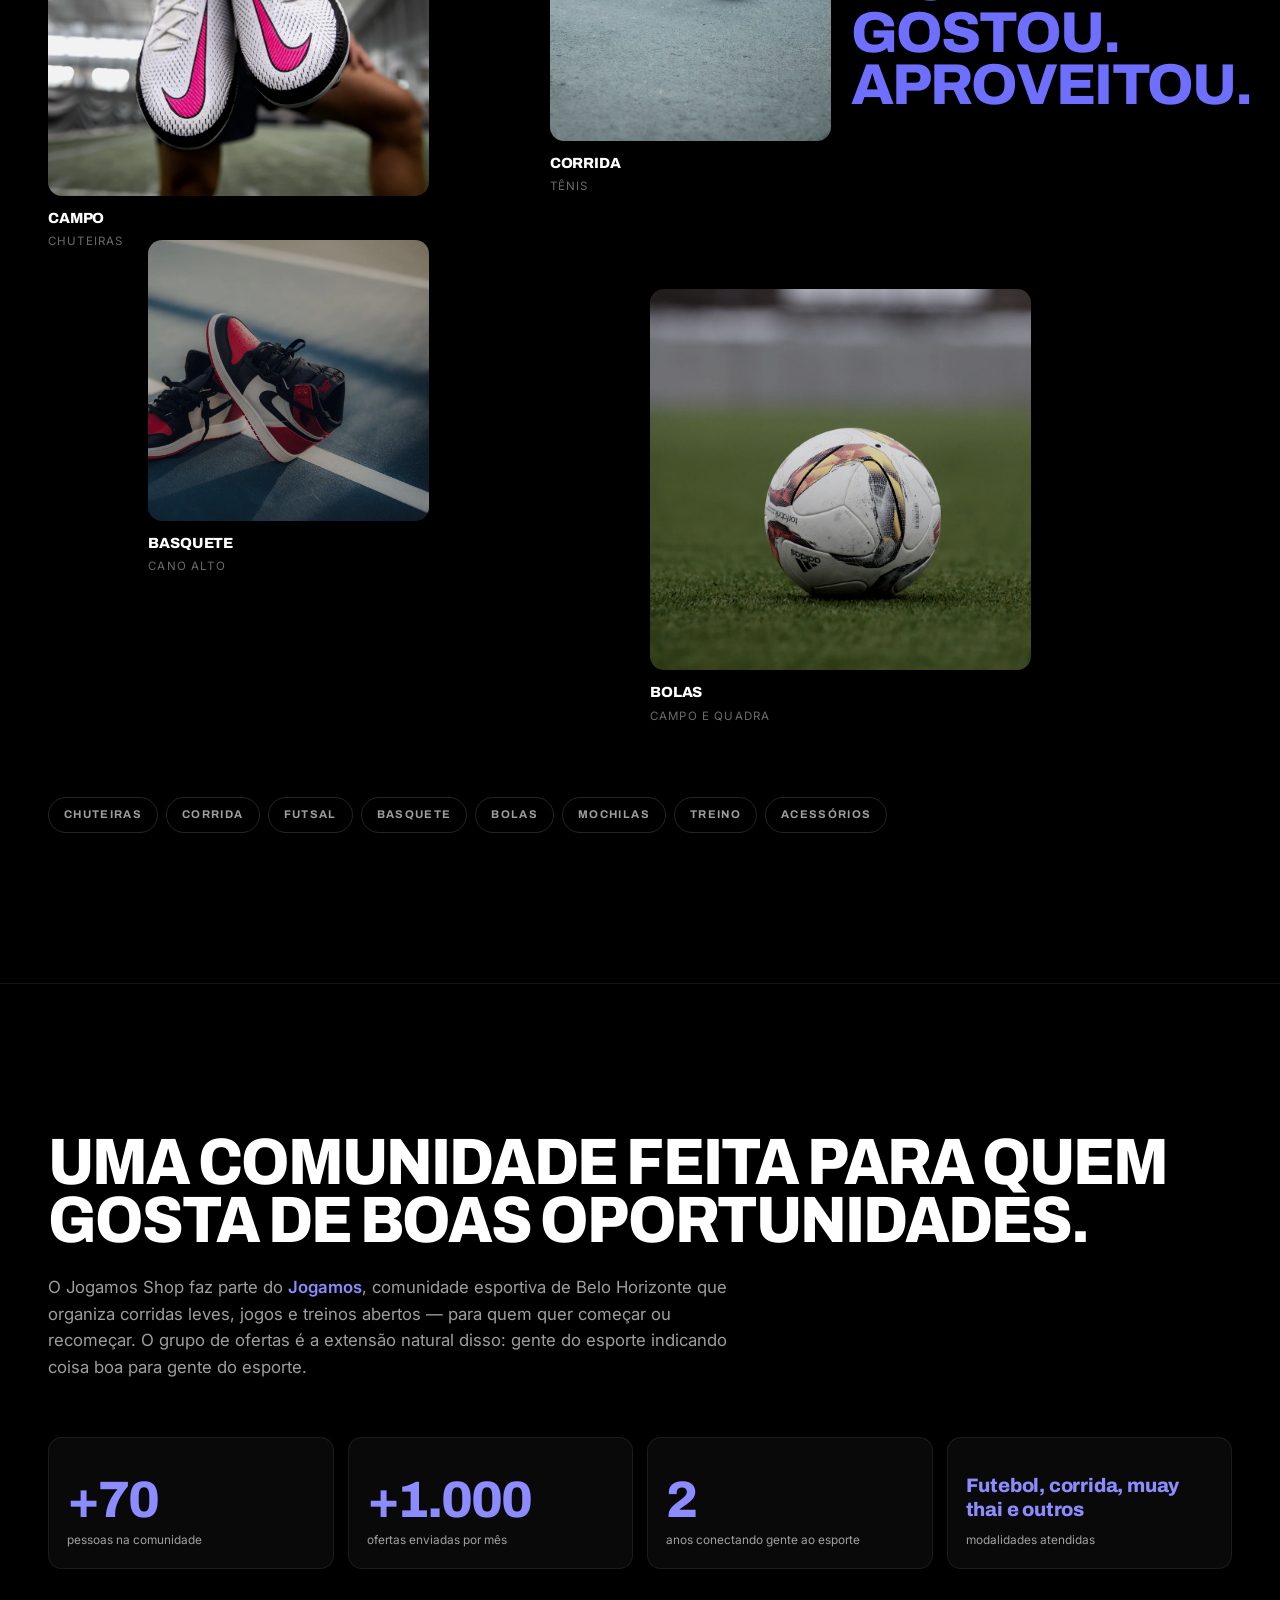
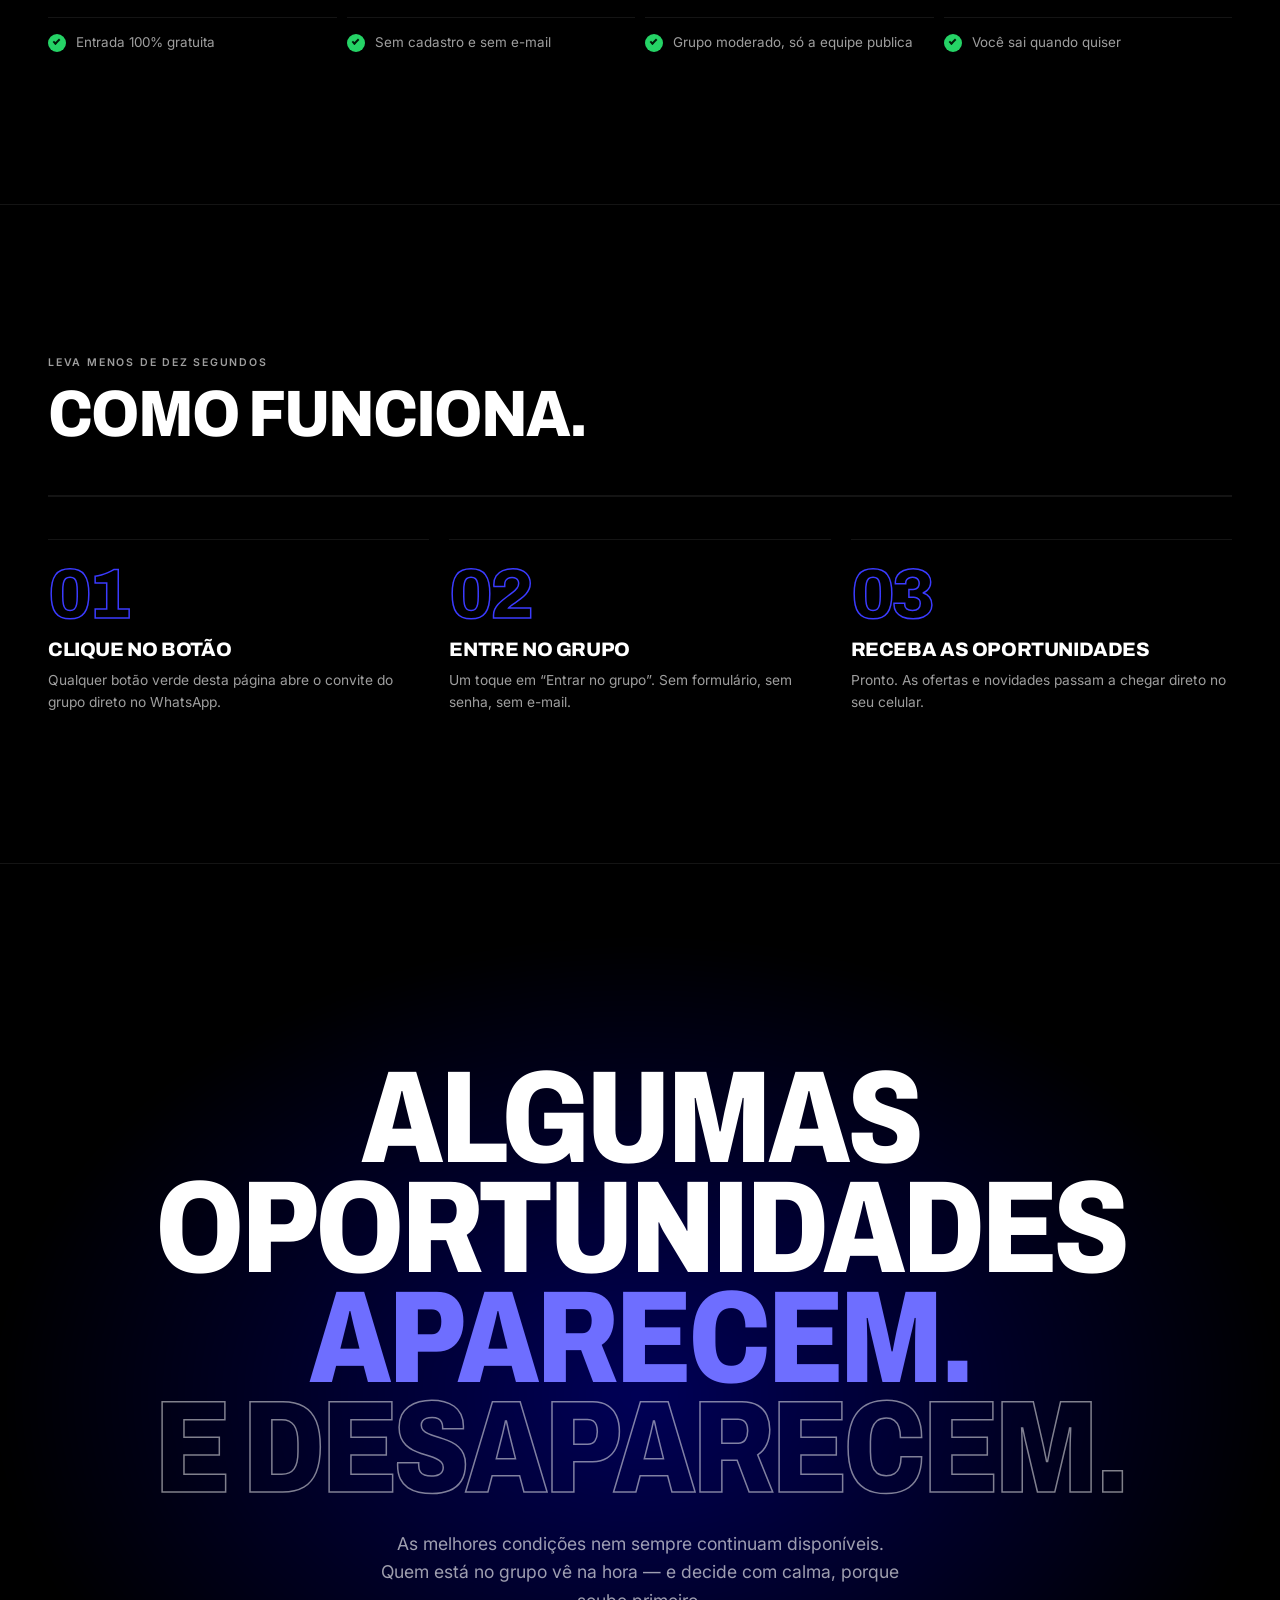
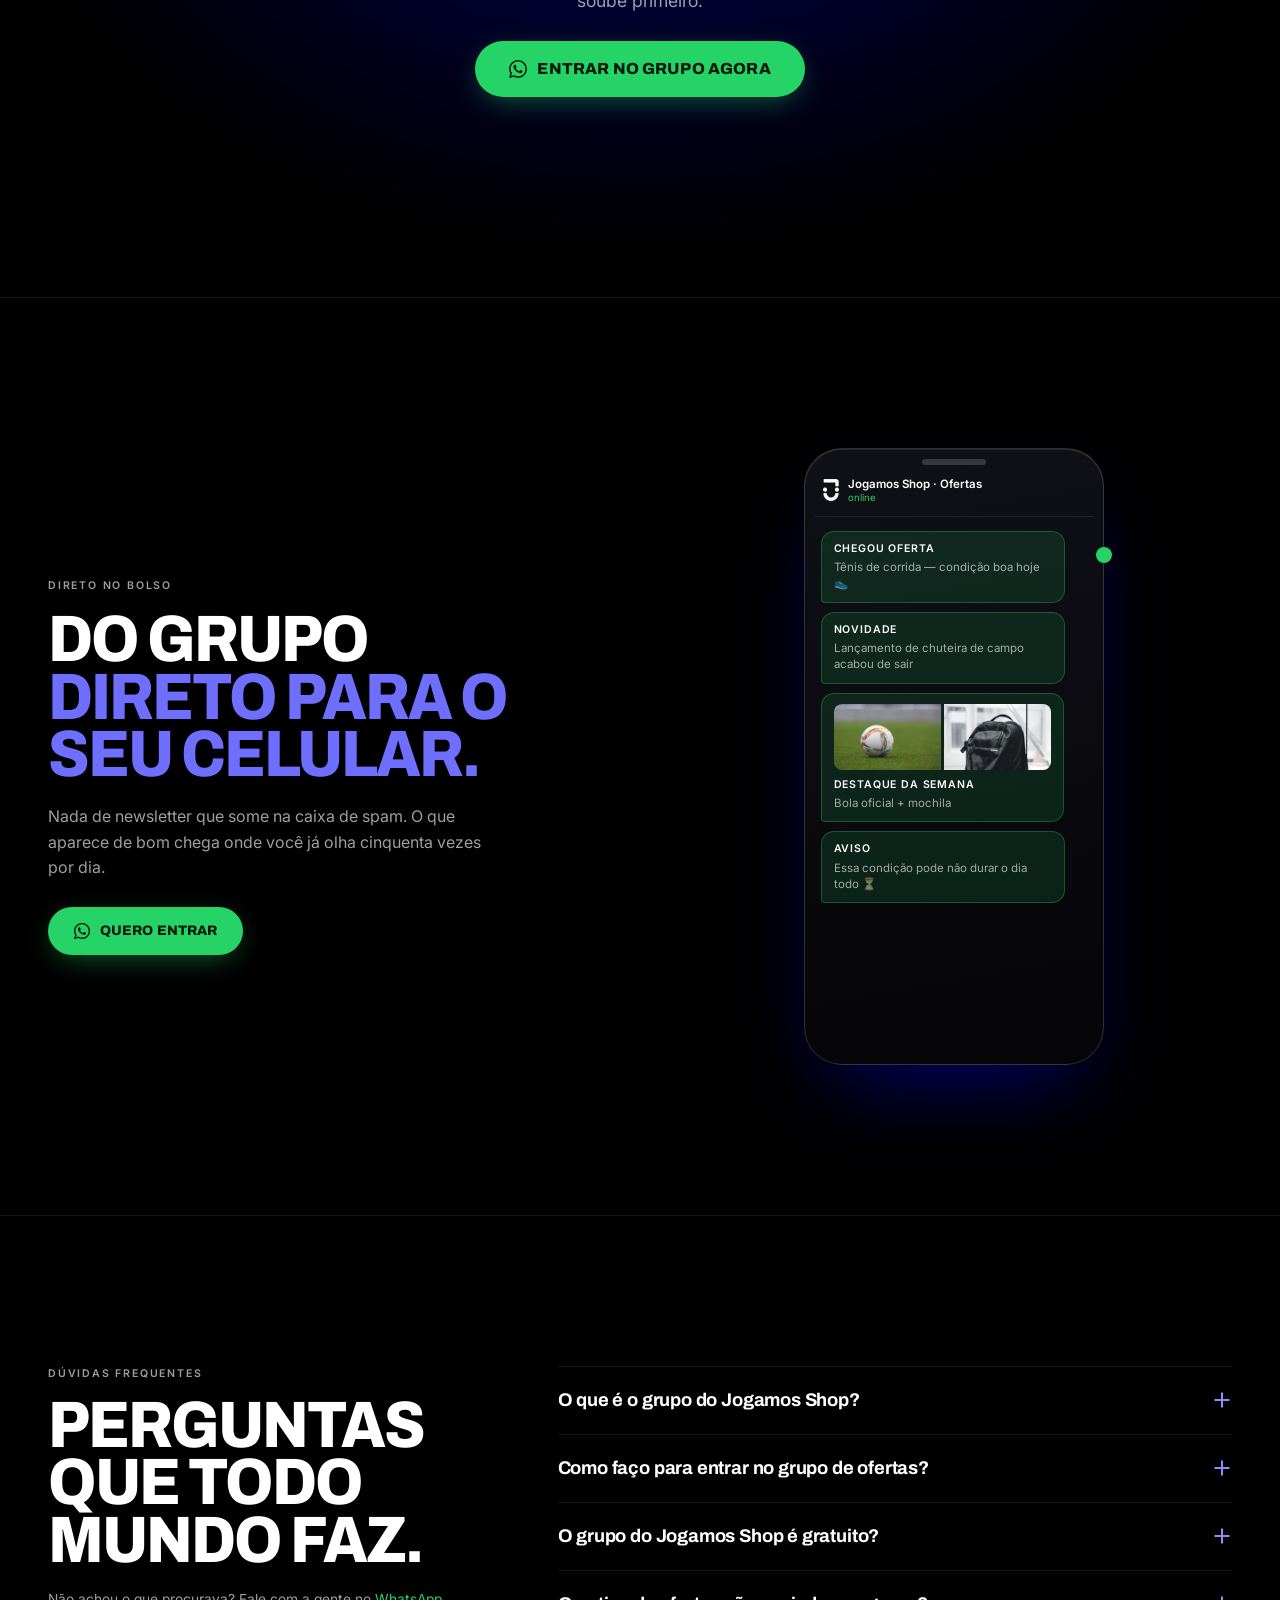
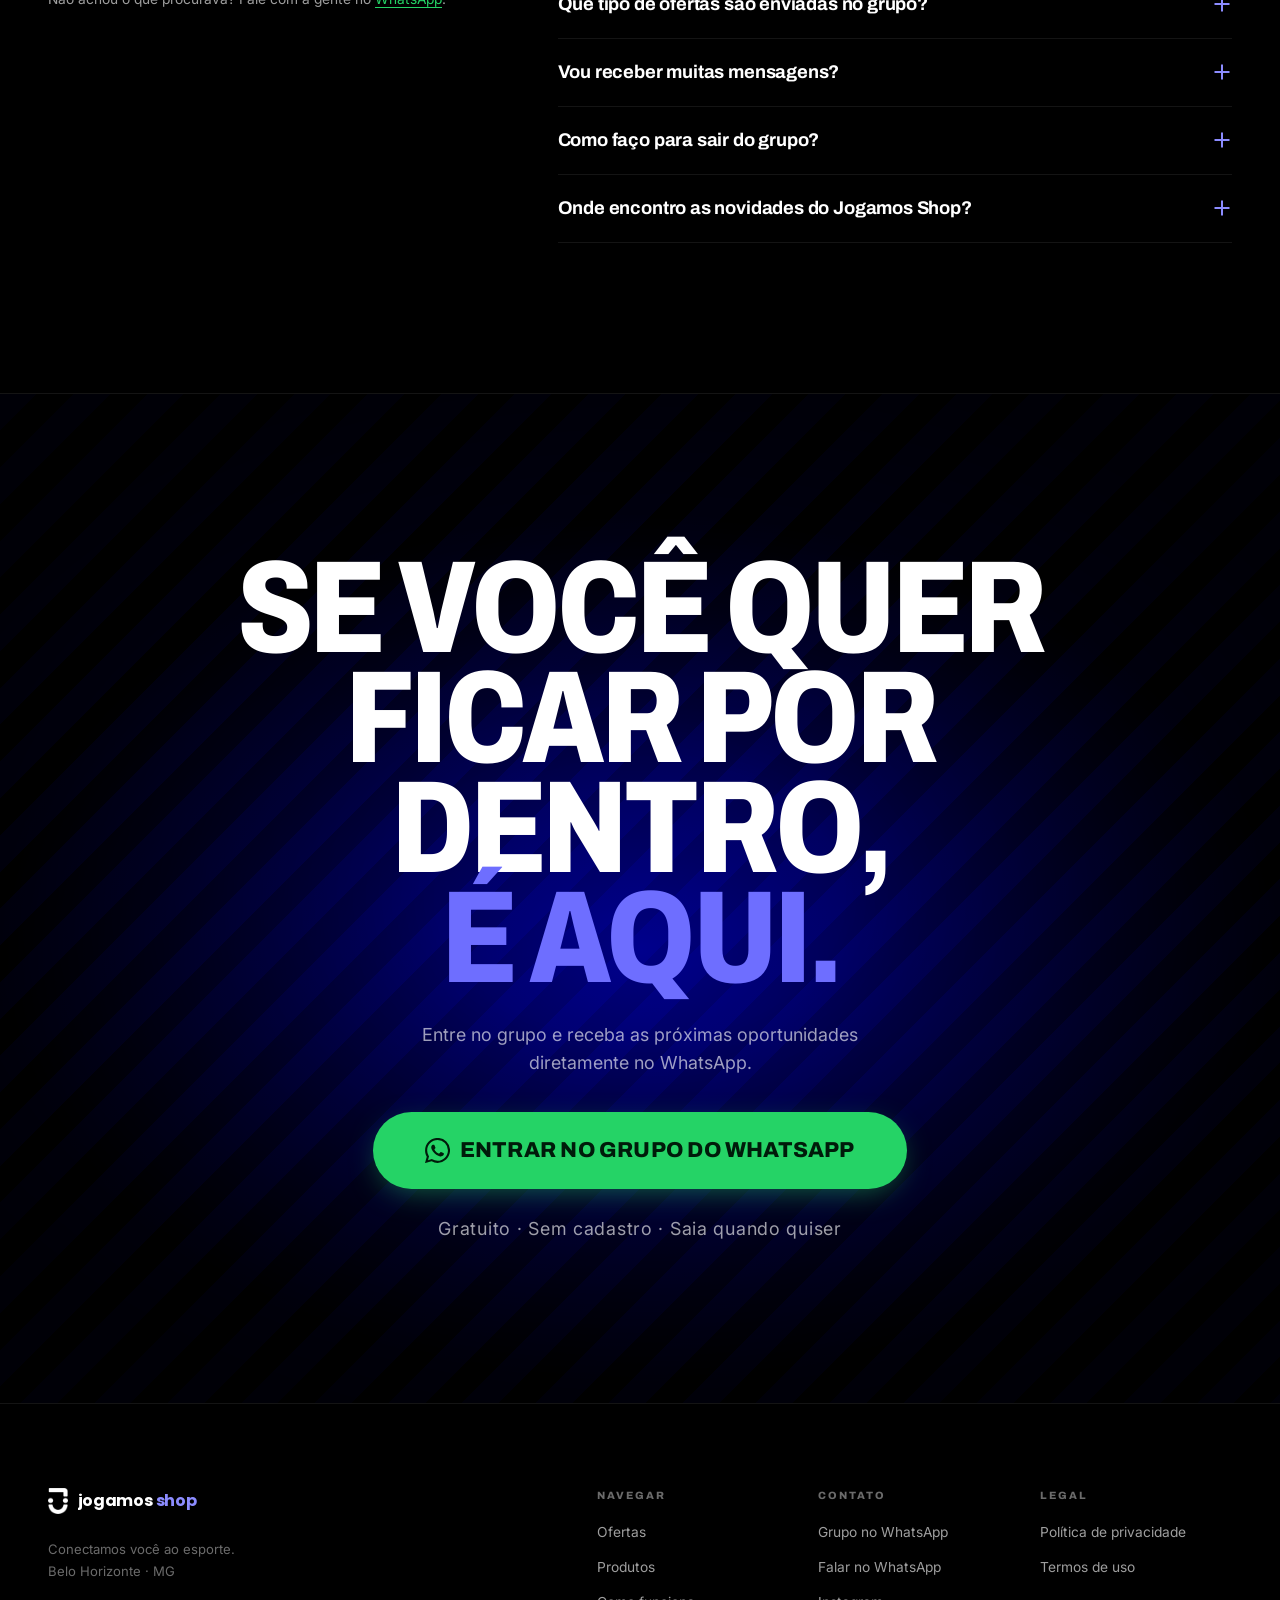
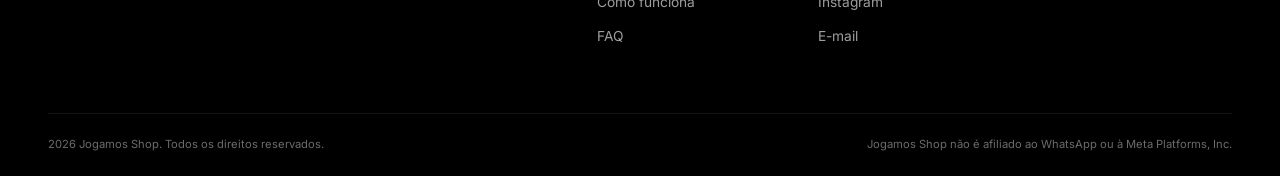
==== commit 77099e50: "" ====
--- a/index.html
+++ b/index.html
@@ -4,6 +4,16 @@
 <meta charset="UTF-8">
 <meta name="viewport" content="width=device-width, initial-scale=1, viewport-fit=cover">
 <meta name="theme-color" content="#000000">
+
+<!-- Google tag (gtag.js) -->
+<script async src="https://www.googletagmanager.com/gtag/js?id=AW-18412305415"></script>
+<script>
+  window.dataLayer = window.dataLayer || [];
+  function gtag(){dataLayer.push(arguments);}
+  gtag('js', new Date());
+
+  gtag('config', 'AW-18412305415');
+</script>
 
 <!-- ============================ SEO / META ============================ -->
 <title>Grupo de Ofertas no WhatsApp | Jogamos Shop</title>
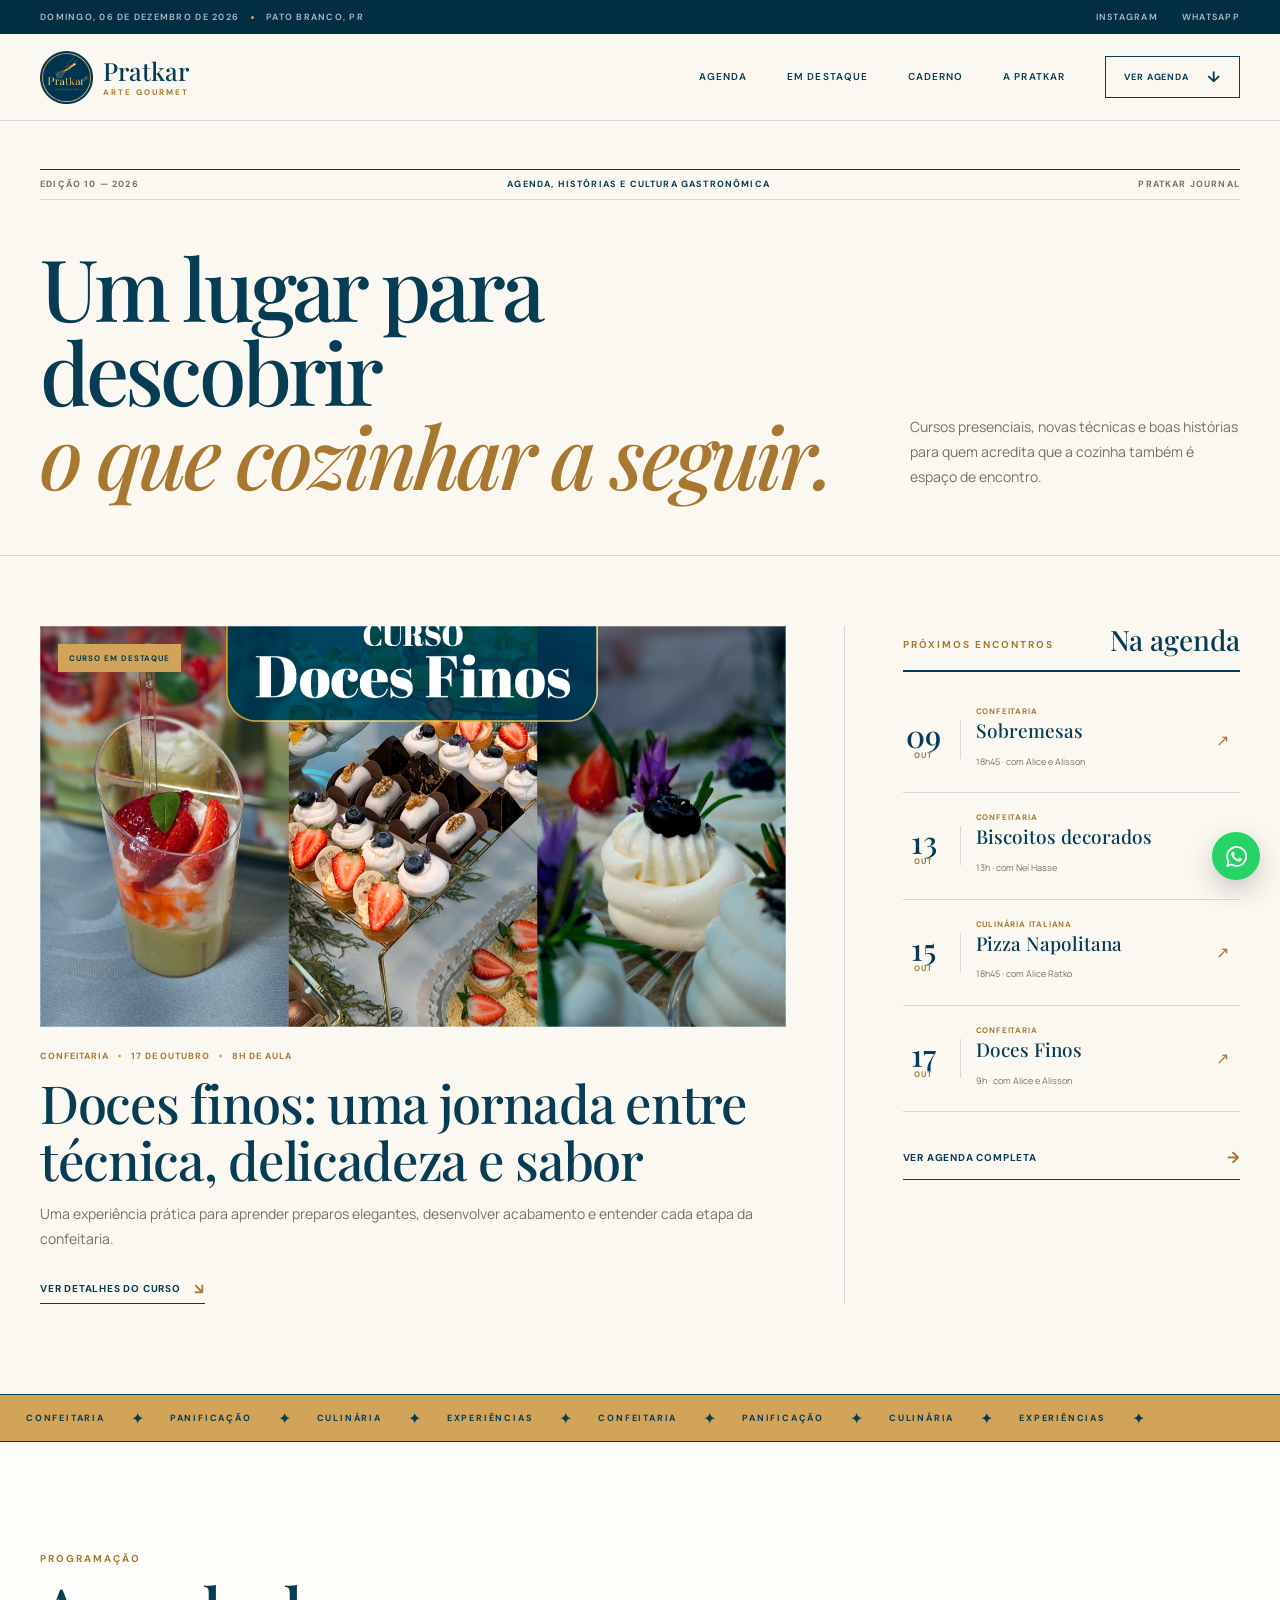
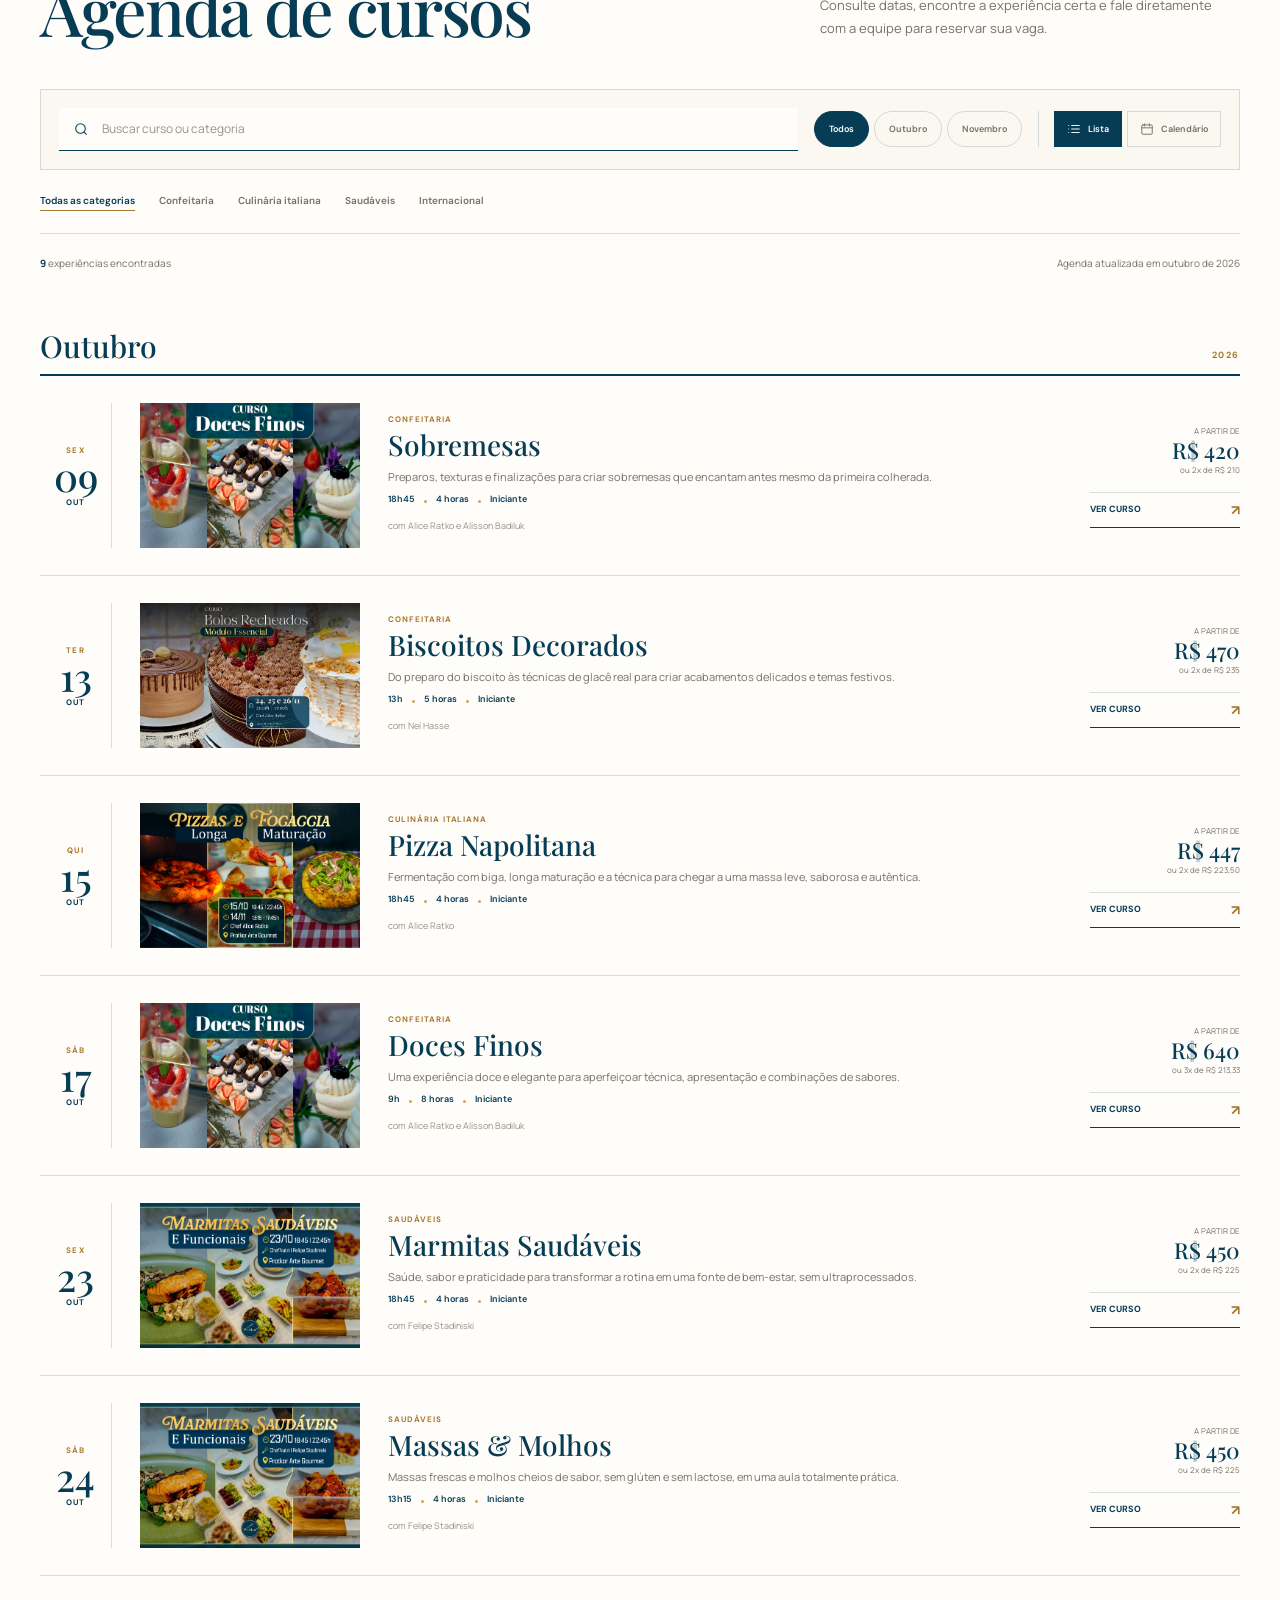
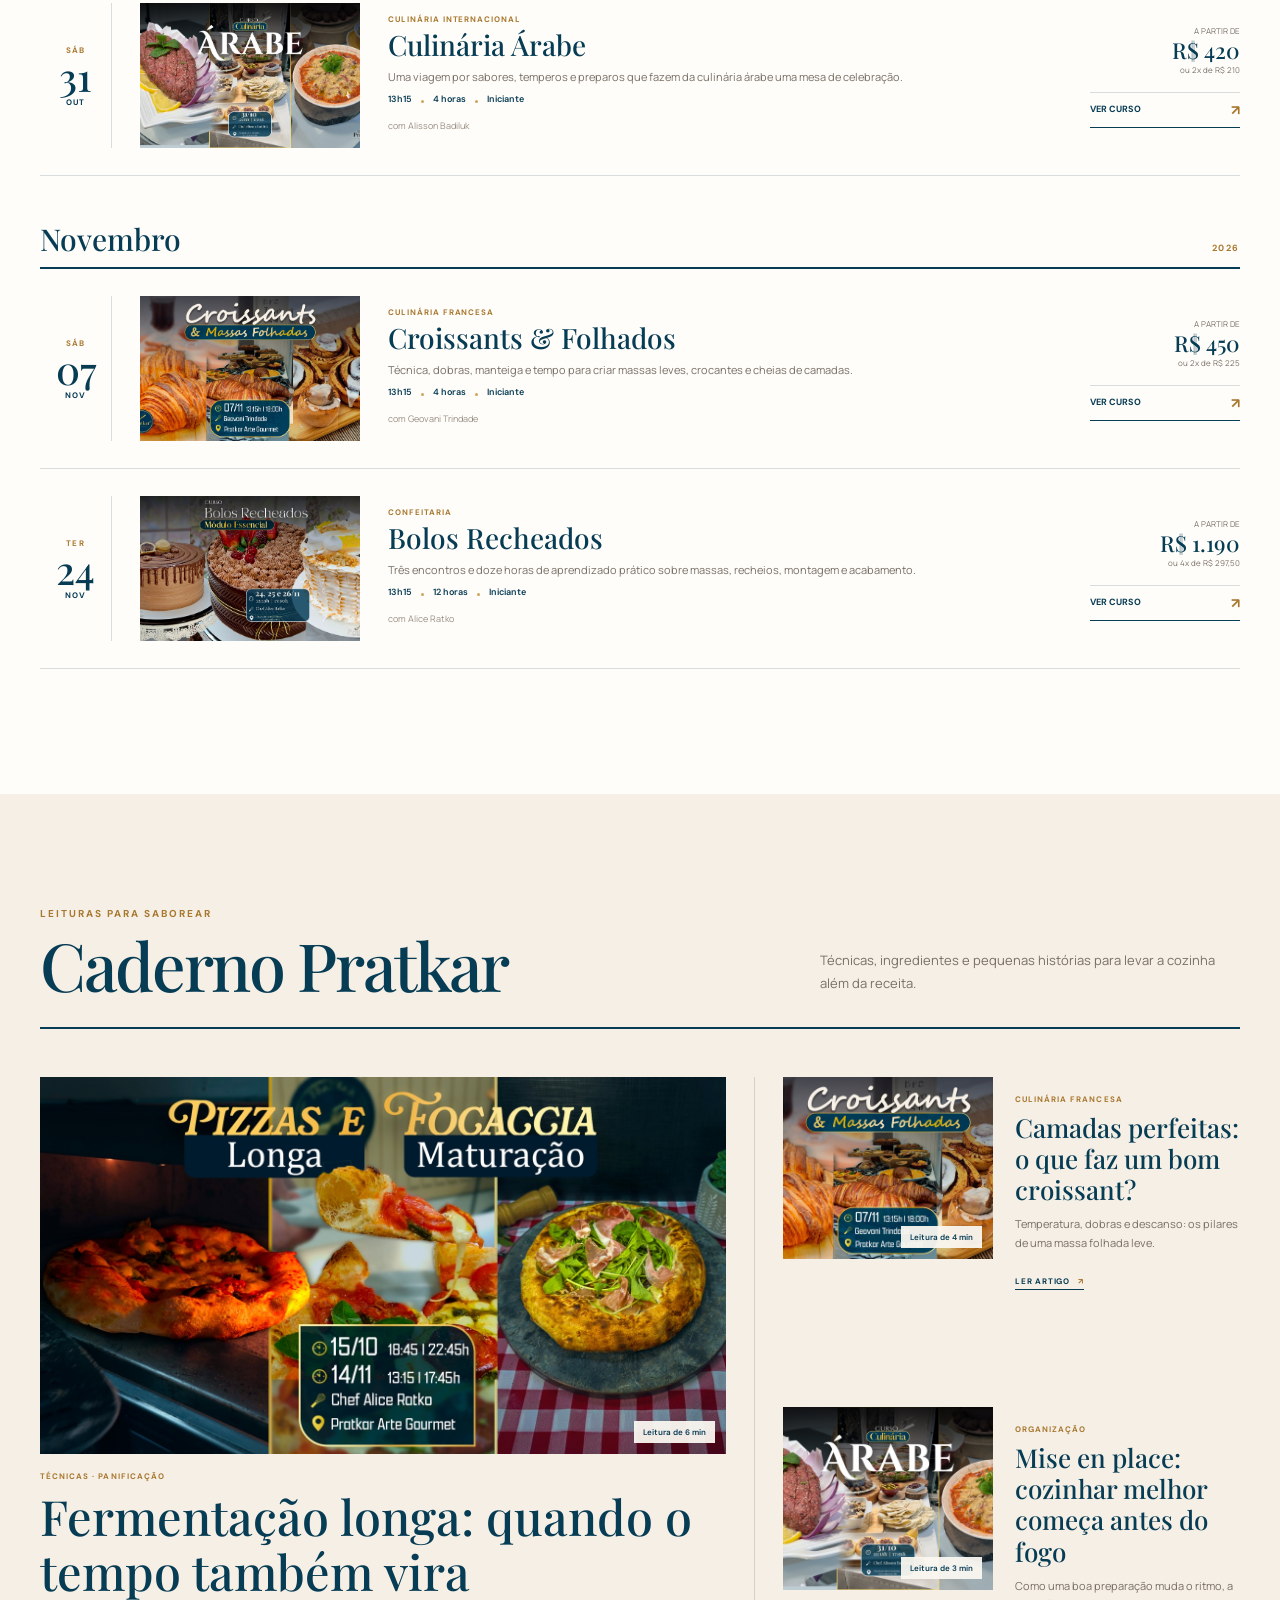
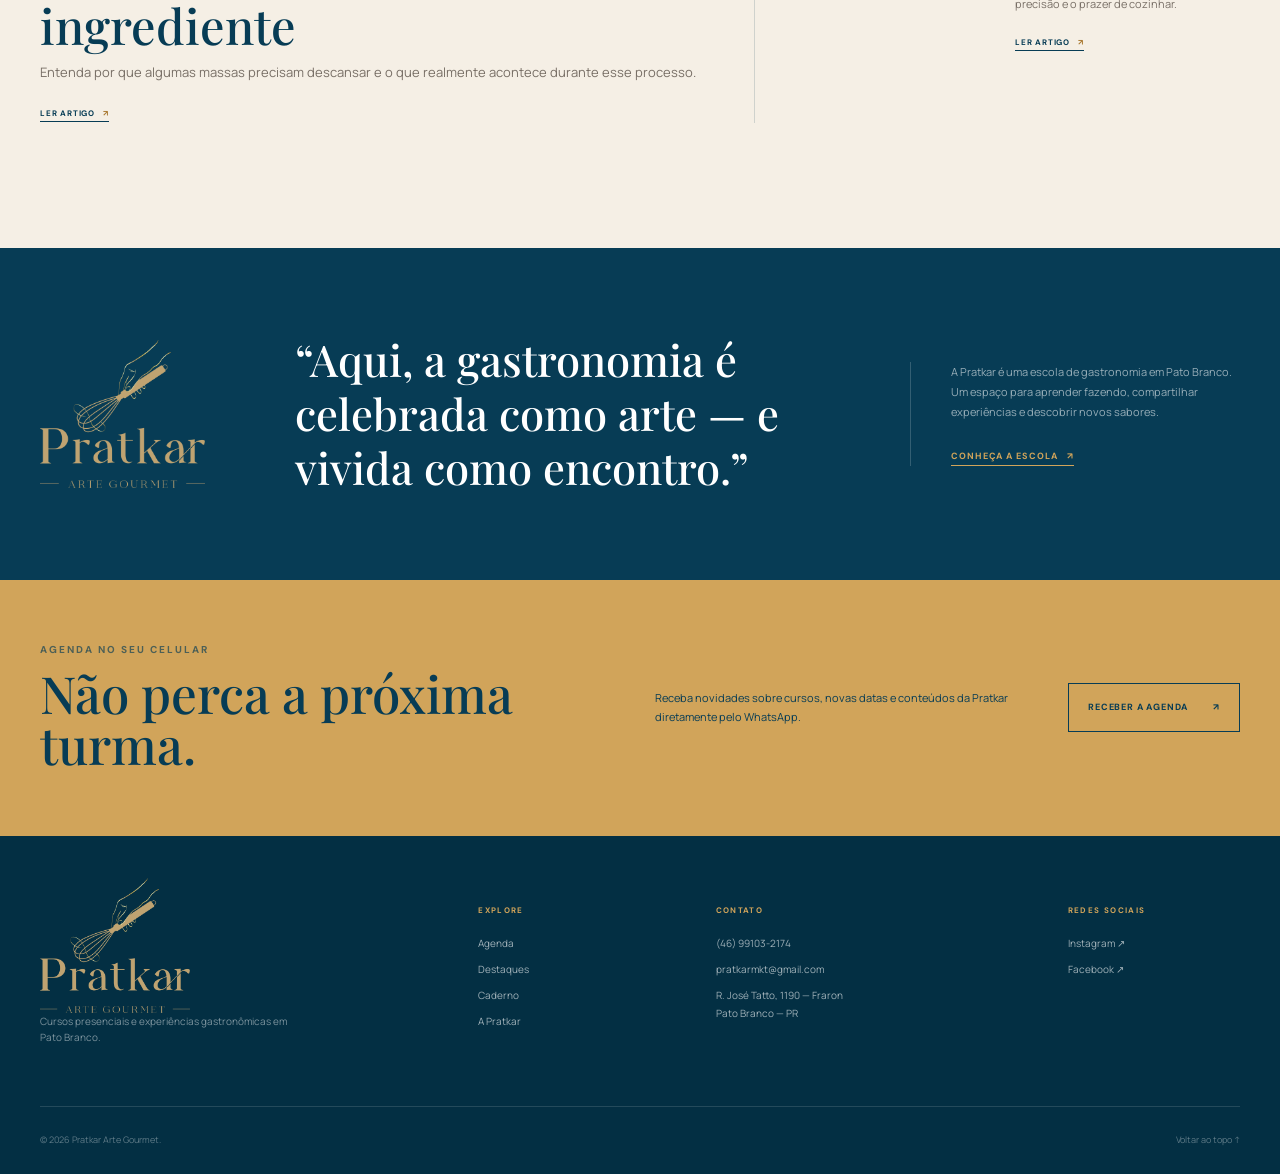
==== commit 9b295de7: "Redesenha site como agenda editorial da Pratkar" ====
--- a/index.html
+++ b/index.html
@@ -1,636 +1,350 @@
 <!doctype html>
 <html lang="pt-BR">
 <head>
-<meta charset="UTF-8">
-<meta name="viewport" content="width=device-width, initial-scale=1, viewport-fit=cover">
-<meta name="theme-color" content="#000000">
-
-<!-- Google tag (gtag.js) -->
-<script async src="https://www.googletagmanager.com/gtag/js?id=AW-18412305415"></script>
-<script>
-  window.dataLayer = window.dataLayer || [];
-  function gtag(){dataLayer.push(arguments);}
-  gtag('js', new Date());
-
-  gtag('config', 'AW-18412305415');
-</script>
-
-<!-- ============================ SEO / META ============================ -->
-<title>Grupo de Ofertas no WhatsApp | Jogamos Shop</title>
-<meta name="description" content="Entre no grupo de ofertas do Jogamos Shop no WhatsApp e receba promoções de tênis, chuteiras, bolas e acessórios esportivos direto no seu celular. Entrada gratuita.">
-<meta name="robots" content="index, follow, max-image-preview:large, max-snippet:-1">
-<meta name="author" content="Jogamos Shop">
-
-<!-- TROCAR o domínio abaixo pelo domínio final (ver site.config.js) -->
-<link rel="canonical" href="https://jogamos-shop.vercel.app/">
-
-<meta property="og:type" content="website">
-<meta property="og:site_name" content="Jogamos Shop">
-<meta property="og:locale" content="pt_BR">
-<meta property="og:url" content="https://jogamos-shop.vercel.app/">
-<meta property="og:title" content="Grupo de Ofertas no WhatsApp | Jogamos Shop">
-<meta property="og:description" content="Ofertas, novidades e oportunidades de material esportivo direto no seu WhatsApp. Entrada gratuita, saída quando quiser.">
-<meta property="og:image" content="https://jogamos-shop.vercel.app/assets/img/og-jogamos-shop.png">
-<meta property="og:image:width" content="1200">
-<meta property="og:image:height" content="630">
-<meta property="og:image:alt" content="Jogamos Shop — grupo de ofertas no WhatsApp">
-
-<meta name="twitter:card" content="summary_large_image">
-<meta name="twitter:title" content="Grupo de Ofertas no WhatsApp | Jogamos Shop">
-<meta name="twitter:description" content="Ofertas, novidades e oportunidades de material esportivo direto no seu WhatsApp. Entrada gratuita.">
-<meta name="twitter:image" content="https://jogamos-shop.vercel.app/assets/img/og-jogamos-shop.png">
-
-<link rel="icon" href="assets/img/favicon.png" type="image/png" sizes="512x512">
-<link rel="apple-touch-icon" href="assets/img/favicon.png">
-
-<!-- ====================== FONTES (crítico, 1 request) ================== -->
-<link rel="preconnect" href="https://fonts.googleapis.com">
-<link rel="preconnect" href="https://fonts.gstatic.com" crossorigin>
-<link rel="preload" as="style" href="https://fonts.googleapis.com/css2?family=Archivo:wdth,wght@75..100,400..900&family=Inter:wght@400;500;600&display=swap">
-<link rel="stylesheet" href="https://fonts.googleapis.com/css2?family=Archivo:wdth,wght@75..100,400..900&family=Inter:wght@400;500;600&display=swap">
-<link rel="stylesheet" href="https://fonts.googleapis.com/css2?family=Poppins:wght@700&text=jogamshp&display=swap">
-
-<link rel="stylesheet" href="assets/css/style.css">
-
-<!-- =========================== SCHEMA.ORG ============================= -->
-<script type="application/ld+json">
-{
-  "@context": "https://schema.org",
-  "@graph": [
-    {
-      "@type": "Organization",
-      "@id": "https://jogamos-shop.vercel.app/#organization",
-      "name": "Jogamos Shop",
-      "alternateName": "Jogamos",
-      "url": "https://jogamos-shop.vercel.app/",
-      "logo": {
-        "@type": "ImageObject",
-        "url": "https://jogamos-shop.vercel.app/assets/img/favicon.png",
-        "width": 1000,
-        "height": 1000
-      },
-      "description": "Curadoria de produtos esportivos e comunidade de esporte em grupo. O Jogamos Shop reúne ofertas, novidades e recomendações de material esportivo em um grupo no WhatsApp.",
-      "email": "appjogamos@gmail.com",
-      "areaServed": { "@type": "Country", "name": "Brasil" },
-      "address": {
-        "@type": "PostalAddress",
-        "addressLocality": "Belo Horizonte",
-        "addressRegion": "MG",
-        "addressCountry": "BR"
-      },
-      "sameAs": [
-        "https://www.instagram.com/jogamosshop/",
-        "https://www.instagram.com/jogamos.oficial/",
-        "https://appjogamos.com.br/jogamosshop"
-      ]
-    },
-    {
-      "@type": "WebSite",
-      "@id": "https://jogamos-shop.vercel.app/#website",
-      "url": "https://jogamos-shop.vercel.app/",
-      "name": "Jogamos Shop",
-      "inLanguage": "pt-BR",
-      "publisher": { "@id": "https://jogamos-shop.vercel.app/#organization" }
-    },
-    {
-      "@type": "WebPage",
-      "@id": "https://jogamos-shop.vercel.app/#webpage",
-      "url": "https://jogamos-shop.vercel.app/",
-      "name": "Grupo de Ofertas no WhatsApp | Jogamos Shop",
-      "description": "Entre no grupo de ofertas do Jogamos Shop no WhatsApp e receba promoções de material esportivo direto no seu celular.",
-      "isPartOf": { "@id": "https://jogamos-shop.vercel.app/#website" },
-      "about": { "@id": "https://jogamos-shop.vercel.app/#organization" },
-      "inLanguage": "pt-BR"
-    },
-    {
-      "@type": "BreadcrumbList",
-      "itemListElement": [
-        { "@type": "ListItem", "position": 1, "name": "Início", "item": "https://jogamos-shop.vercel.app/" },
-        { "@type": "ListItem", "position": 2, "name": "Grupo de ofertas no WhatsApp", "item": "https://jogamos-shop.vercel.app/#entrar" }
-      ]
-    },
-    {
-      "@type": "FAQPage",
-      "@id": "https://jogamos-shop.vercel.app/#faq",
-      "mainEntity": [
-        {
-          "@type": "Question",
-          "name": "O que é o grupo do Jogamos Shop?",
-          "acceptedAnswer": { "@type": "Answer", "text": "É um grupo no WhatsApp criado pelo Jogamos Shop para reunir em um só lugar ofertas, lançamentos e recomendações de produtos esportivos. Em vez de você procurar promoção em vários sites, as oportunidades chegam direto no seu celular." }
-        },
-        {
-          "@type": "Question",
-          "name": "Como faço para entrar no grupo de ofertas?",
-          "acceptedAnswer": { "@type": "Answer", "text": "Toque em qualquer botão “Entrar no grupo do WhatsApp” desta página. Você vai direto para o convite do grupo e entra com um toque. Não precisa preencher formulário nem informar e-mail." }
-        },
-        {
-          "@type": "Question",
-          "name": "O grupo do Jogamos Shop é gratuito?",
-          "acceptedAnswer": { "@type": "Answer", "text": "Sim. Entrar e permanecer no grupo é gratuito. Você não paga nada para receber as ofertas e pode sair quando quiser." }
-        },
-        {
-          "@type": "Question",
-          "name": "Que tipo de ofertas são enviadas no grupo?",
-          "acceptedAnswer": { "@type": "Answer", "text": "Produtos esportivos em geral: tênis de corrida, chuteiras, tênis de futsal e basquete, bolas, mochilas, acessórios e itens de treino. Sempre que encontramos uma condição que vale a pena, ela é compartilhada no grupo." }
-        },
-        {
-          "@type": "Question",
-          "name": "Vou receber muitas mensagens?",
-          "acceptedAnswer": { "@type": "Answer", "text": "Não. O grupo é moderado: só a equipe do Jogamos Shop publica, e apenas quando existe algo realmente relevante. Você também pode silenciar as notificações e conferir quando quiser." }
-        },
-        {
-          "@type": "Question",
-          "name": "Como faço para sair do grupo?",
-          "acceptedAnswer": { "@type": "Answer", "text": "Abra a conversa no WhatsApp, toque no nome do grupo e escolha “Sair do grupo”. A saída é imediata e você pode voltar depois usando o link desta página." }
-        },
-        {
-          "@type": "Question",
-          "name": "Onde encontro as novidades do Jogamos Shop?",
-          "acceptedAnswer": { "@type": "Answer", "text": "No grupo do WhatsApp, que recebe tudo primeiro, e no Instagram @jogamosshop. O Jogamos Shop faz parte do Jogamos, comunidade esportiva de Belo Horizonte." }
-        }
-      ]
+  <meta charset="UTF-8">
+  <meta name="viewport" content="width=device-width, initial-scale=1, viewport-fit=cover">
+  <meta name="theme-color" content="#073c55">
+
+  <title>Agenda Pratkar | Cursos e Caderno de Gastronomia</title>
+  <meta name="description" content="Agenda de cursos presenciais, novidades e conteúdos de gastronomia da Pratkar Arte Gourmet, em Pato Branco, PR.">
+  <meta name="robots" content="index, follow, max-image-preview:large">
+  <link rel="canonical" href="https://pratkarartegourmet.com.br/">
+
+  <meta property="og:type" content="website">
+  <meta property="og:locale" content="pt_BR">
+  <meta property="og:site_name" content="Pratkar Arte Gourmet">
+  <meta property="og:title" content="Agenda Pratkar — cursos, histórias e sabores">
+  <meta property="og:description" content="Confira as próximas turmas e acompanhe o caderno de gastronomia da Pratkar.">
+  <meta property="og:image" content="https://pratkarartegourmet.com.br/assets/img/pratkar/curso-doces.jpg">
+
+  <link rel="preconnect" href="https://fonts.googleapis.com">
+  <link rel="preconnect" href="https://fonts.gstatic.com" crossorigin>
+  <link href="https://fonts.googleapis.com/css2?family=DM+Sans:wght@400;500;600;700&amp;family=Manrope:wght@400;500;600&amp;family=Playfair+Display:ital,wght@0,500;0,600;1,500&amp;display=swap" rel="stylesheet">
+  <link rel="icon" href="assets/img/pratkar/logo-circular-gold.png" type="image/png">
+  <link rel="stylesheet" href="assets/css/style.css">
+
+  <script type="application/ld+json">
+  {
+    "@context": "https://schema.org",
+    "@type": "EducationalOrganization",
+    "name": "Pratkar Arte Gourmet",
+    "url": "https://pratkarartegourmet.com.br/",
+    "telephone": "+55 46 99103-2174",
+    "email": "pratkarmkt@gmail.com",
+    "address": {
+      "@type": "PostalAddress",
+      "streetAddress": "R. José Tatto, 1190 - Fraron",
+      "addressLocality": "Pato Branco",
+      "addressRegion": "PR",
+      "postalCode": "85503-290",
+      "addressCountry": "BR"
     }
-  ]
-}
-</script>
+  }
+  </script>
 </head>
 
 <body>
-<a class="skip" href="#conteudo">Pular para o conteúdo</a>
-
-<!-- ==================================================================== -->
-<!-- NAVBAR                                                               -->
-<!-- ==================================================================== -->
-<header class="nav" id="nav">
-  <div class="nav__in">
-    <a class="brand" href="#topo" aria-label="Jogamos Shop — início">
-      <img class="mark" src="assets/img/logo-simbolo.png" alt="" width="96" height="128" aria-hidden="true" decoding="async">
-      <span class="brand__txt">Jogamos<i>Shop</i></span>
-    </a>
-
-    <nav class="nav__links" id="menu" aria-label="Navegação principal">
-      <a href="#ofertas">Ofertas</a>
-      <a href="#produtos">Produtos</a>
-      <a href="#como-funciona">Como funciona</a>
-      <a href="#faq">FAQ</a>
-    </nav>
-
-    <div class="nav__act">
-      <a class="btn btn--wa btn--sm" data-wa href="https://chat.whatsapp.com/IylWMlh44Us2kKs3klrIwn" target="_blank" rel="noopener" data-track="nav" aria-label="Entrar no grupo do WhatsApp">
-        <span class="btn__ico" aria-hidden="true"></span>Entrar no grupo
-      </a>
-      <button class="burger" id="burger" aria-label="Abrir menu" aria-expanded="false" aria-controls="menu">
-        <span></span><span></span>
-      </button>
+  <a class="skip-link" href="#conteudo">Pular para o conteúdo</a>
+
+  <div class="newsbar">
+    <div class="container newsbar__inner">
+      <p><span id="today">Agenda Pratkar</span><i></i>Pato Branco, PR</p>
+      <div>
+        <a href="https://www.instagram.com/pratkarartegourmet/" target="_blank" rel="noopener">Instagram</a>
+        <a href="https://wa.me/5546991032174" target="_blank" rel="noopener">WhatsApp</a>
+      </div>
     </div>
   </div>
-</header>
-
-<main id="conteudo">
-
-<!-- ==================================================================== -->
-<!-- BLOCO 01 — HERO                                                      -->
-<!-- ==================================================================== -->
-<section class="hero" id="topo" aria-labelledby="h1">
-  <canvas class="hero__fx" id="heroFx" aria-hidden="true"></canvas>
-  <div class="hero__arc" aria-hidden="true" data-px="-.06"></div>
-  <div class="hero__grid" aria-hidden="true"></div>
-
-  <div class="hero__in">
-    <p class="eyebrow eyebrow--hero">
-      <span class="dot" aria-hidden="true"></span>
-      Grupo exclusivo <b>•</b> Ofertas <b>•</b> Novidades <b>•</b> Oportunidades
-    </p>
-
-    <h1 id="h1" class="h-xl">
-      <span class="ln"><span>As melhores oportunidades</span></span>
-      <span class="ln"><span>não ficam esperando.</span></span>
-    </h1>
-
-    <p class="hero__lede">
-      O <strong>Jogamos Shop</strong> mantém um grupo no WhatsApp onde ofertas,
-      lançamentos e oportunidades de material esportivo chegam primeiro.
-      Sem caçar promoção em dez sites. Sem perder o que era bom.
-    </p>
-
-    <div class="cta-row">
-      <a class="btn btn--wa btn--xl" data-wa href="https://chat.whatsapp.com/IylWMlh44Us2kKs3klrIwn" target="_blank" rel="noopener" data-track="hero">
-        <span class="btn__ico" aria-hidden="true"></span>Entrar no grupo do WhatsApp
+
+  <header class="site-header" id="header">
+    <div class="container site-header__inner">
+      <a class="brand" href="#inicio" aria-label="Pratkar Arte Gourmet — página inicial">
+        <img src="assets/img/pratkar/logo-pratkar.png" alt="" width="58" height="58">
+        <span><strong>Pratkar</strong><small>Arte Gourmet</small></span>
       </a>
-      <a class="btn btn--ghost btn--xl" href="#ofertas">Quero receber as ofertas</a>
+
+      <nav class="nav" id="menu" aria-label="Navegação principal">
+        <a href="#agenda">Agenda</a>
+        <a href="#destaques">Em destaque</a>
+        <a href="#caderno">Caderno</a>
+        <a href="#sobre">A Pratkar</a>
+      </nav>
+
+      <div class="header-actions">
+        <a class="agenda-shortcut" href="#agenda"><span>Ver agenda</span><b aria-hidden="true">↓</b></a>
+        <button class="menu-button" type="button" aria-controls="menu" aria-expanded="false" aria-label="Abrir menu"><span></span><span></span></button>
+      </div>
     </div>
-
-    <p class="hero__micro">Entrada gratuita · Sem cadastro · Saia quando quiser</p>
-  </div>
-
-  <div class="hero__floats" aria-hidden="true">
-    <span class="float float--1" data-px=".18">Corrida</span>
-    <span class="float float--2" data-px="-.12">Chuteira</span>
-    <span class="float float--3" data-px=".24">Basquete</span>
-    <span class="float float--4" data-px="-.2">Futsal</span>
-  </div>
-
-  <div class="hero__base">
-    <span>Belo Horizonte · MG</span>
-    <span class="hero__base-mark" aria-hidden="true"></span>
-    <span>Conectamos você ao esporte</span>
-  </div>
-  <span class="scroller" aria-hidden="true"><i></i></span>
-</section>
-
-<!-- ==================================================================== -->
-<!-- BLOCO 02 — A IDEIA                                                   -->
-<!-- ==================================================================== -->
-<section class="idea" id="a-ideia" aria-labelledby="h-idea">
-  <div class="wrap">
-    <p class="eyebrow" data-reveal>Por que existe esse grupo?</p>
-
-    <h2 id="h-idea" class="h-lg idea__head" data-reveal>
-      <span data-reveal-x>Você não precisa procurar.</span>
-      <span data-reveal-x class="is-blue">A gente leva até você.</span>
-    </h2>
-
-    <div class="idea__body">
-      <div class="idea__txt" data-reveal>
-        <p>
-          O Jogamos nasceu de gente que corre, joga e treina junta em BH.
-          E toda semana aparecia a mesma pergunta no meio do grupo:
-          <em>“onde eu acho isso por um preço bom?”</em>
-        </p>
-        <p>
-          O grupo do WhatsApp é a resposta. Um canal só para quando surge
-          alguma coisa que presta — o tênis certo, a chuteira na condição
-          certa, o acessório que faltava. Você não precisa ficar vigiando
-          nada. Quando aparece, você fica sabendo.
-        </p>
-      </div>
-
-      <figure class="idea__fig" data-reveal>
-        <img class="shot shot--tall" data-img="comunidade-01" src="assets/img/comunidade-01.webp"
-             width="900" height="1125" loading="lazy" decoding="async"
-             alt="Grupo de corredores treinando junto ao ar livre">
-        <figcaption>Comunidade Jogamos · Belo Horizonte</figcaption>
-      </figure>
+  </header>
+
+  <main id="conteudo">
+    <section class="masthead" id="inicio">
+      <div class="container">
+        <div class="masthead__edition reveal">
+          <span>Edição 10 — 2026</span>
+          <p>Agenda, histórias e cultura gastronômica</p>
+          <span>Pratkar Journal</span>
+        </div>
+
+        <div class="masthead__title reveal">
+          <h1>Um lugar para descobrir<br><em>o que cozinhar a seguir.</em></h1>
+          <p>Cursos presenciais, novas técnicas e boas histórias para quem acredita que a cozinha também é espaço de encontro.</p>
+        </div>
+      </div>
+    </section>
+
+    <section class="cover-section" id="destaques" aria-labelledby="cover-title">
+      <div class="container cover-grid">
+        <article class="cover-story reveal">
+          <a class="cover-story__image" href="#evento-doces">
+            <img src="assets/img/pratkar/curso-doces.jpg" alt="Doces finos preparados em aula na Pratkar" width="1400" height="787" fetchpriority="high">
+            <span class="label">Curso em destaque</span>
+          </a>
+          <div class="cover-story__content">
+            <div class="cover-story__meta"><span>Confeitaria</span><time datetime="2026-10-17">17 de outubro</time><span>8h de aula</span></div>
+            <h2 id="cover-title"><a href="#evento-doces">Doces finos: uma jornada entre técnica, delicadeza e sabor</a></h2>
+            <p>Uma experiência prática para aprender preparos elegantes, desenvolver acabamento e entender cada etapa da confeitaria.</p>
+            <a class="read-link" href="#evento-doces">Ver detalhes do curso <span aria-hidden="true">↘</span></a>
+          </div>
+        </article>
+
+        <aside class="next-list reveal reveal--delay" aria-labelledby="next-title">
+          <div class="next-list__heading">
+            <p class="kicker">Próximos encontros</p>
+            <h2 id="next-title">Na agenda</h2>
+          </div>
+
+          <a class="next-item" href="#evento-sobremesas">
+            <time datetime="2026-10-09"><strong>09</strong><span>OUT</span></time>
+            <div><p>Confeitaria</p><h3>Sobremesas</h3><span>18h45 · com Alice e Alisson</span></div>
+            <i aria-hidden="true">↗</i>
+          </a>
+          <a class="next-item" href="#evento-biscoitos">
+            <time datetime="2026-10-13"><strong>13</strong><span>OUT</span></time>
+            <div><p>Confeitaria</p><h3>Biscoitos decorados</h3><span>13h · com Neí Hasse</span></div>
+            <i aria-hidden="true">↗</i>
+          </a>
+          <a class="next-item" href="#evento-pizza">
+            <time datetime="2026-10-15"><strong>15</strong><span>OUT</span></time>
+            <div><p>Culinária italiana</p><h3>Pizza Napolitana</h3><span>18h45 · com Alice Ratko</span></div>
+            <i aria-hidden="true">↗</i>
+          </a>
+          <a class="next-item" href="#evento-doces">
+            <time datetime="2026-10-17"><strong>17</strong><span>OUT</span></time>
+            <div><p>Confeitaria</p><h3>Doces Finos</h3><span>9h · com Alice e Alisson</span></div>
+            <i aria-hidden="true">↗</i>
+          </a>
+
+          <a class="next-list__all" href="#agenda">Ver agenda completa <span aria-hidden="true">→</span></a>
+        </aside>
+      </div>
+    </section>
+
+    <div class="marquee" aria-hidden="true">
+      <div><span>Confeitaria</span><i>✦</i><span>Panificação</span><i>✦</i><span>Culinária</span><i>✦</i><span>Experiências</span><i>✦</i><span>Confeitaria</span><i>✦</i><span>Panificação</span><i>✦</i><span>Culinária</span><i>✦</i><span>Experiências</span><i>✦</i></div>
     </div>
-  </div>
-</section>
-
-<!-- ==================================================================== -->
-<!-- BLOCO 03 — O QUE VOCÊ ENCONTRA NO GRUPO                              -->
-<!-- ==================================================================== -->
-<section class="feat" id="ofertas" aria-labelledby="h-feat">
-  <div class="wrap">
-    <header class="sec-head">
-      <p class="eyebrow" data-reveal>Dentro do grupo</p>
-      <h2 id="h-feat" class="h-lg" data-reveal>O que chega para você.</h2>
-    </header>
-
-    <ul class="cards" role="list">
-      <li class="card" data-reveal data-d="0">
-        <span class="card__n" aria-hidden="true">01</span>
-        <h3>Ofertas</h3>
-        <p>Condições especiais e oportunidades de material esportivo, reunidas em um lugar só.</p>
-        <span class="card__arc" aria-hidden="true"></span>
-      </li>
-      <li class="card" data-reveal data-d="1">
-        <span class="card__n" aria-hidden="true">02</span>
-        <h3>Novidades</h3>
-        <p>Fique sabendo primeiro. O que é novo aparece no grupo antes de virar post.</p>
-        <span class="card__arc" aria-hidden="true"></span>
-      </li>
-      <li class="card" data-reveal data-d="2">
-        <span class="card__n" aria-hidden="true">03</span>
-        <h3>Produtos</h3>
-        <p>Lançamentos e destaques testados por quem realmente joga, corre e treina.</p>
-        <span class="card__arc" aria-hidden="true"></span>
-      </li>
-      <li class="card" data-reveal data-d="3">
-        <span class="card__n" aria-hidden="true">04</span>
-        <h3>Oportunidades</h3>
-        <p>Informações e achados que costumam circular primeiro dentro da comunidade.</p>
-        <span class="card__arc" aria-hidden="true"></span>
-      </li>
-    </ul>
-
-    <div class="feat__cta" data-reveal>
-      <a class="btn btn--wa btn--lg" data-wa href="https://chat.whatsapp.com/IylWMlh44Us2kKs3klrIwn" target="_blank" rel="noopener" data-track="beneficios">
-        <span class="btn__ico" aria-hidden="true"></span>Entrar no grupo do WhatsApp
-      </a>
+
+    <section class="agenda-section" id="agenda" aria-labelledby="agenda-title">
+      <div class="container">
+        <header class="section-header reveal">
+          <div><p class="kicker">Programação</p><h2 id="agenda-title">Agenda de cursos</h2></div>
+          <p>Consulte datas, encontre a experiência certa e fale diretamente com a equipe para reservar sua vaga.</p>
+        </header>
+
+        <div class="agenda-tools reveal">
+          <label class="search-box" for="course-search">
+            <svg viewBox="0 0 24 24" aria-hidden="true"><circle cx="11" cy="11" r="7"></circle><path d="m20 20-4-4"></path></svg>
+            <input id="course-search" type="search" placeholder="Buscar curso ou categoria" autocomplete="off">
+          </label>
+
+          <div class="month-filters" role="group" aria-label="Filtrar por mês">
+            <button class="month-filter is-active" type="button" data-month="todos" aria-pressed="true">Todos</button>
+            <button class="month-filter" type="button" data-month="10" aria-pressed="false">Outubro</button>
+            <button class="month-filter" type="button" data-month="11" aria-pressed="false">Novembro</button>
+          </div>
+
+          <div class="view-switch" role="group" aria-label="Modo de visualização">
+            <button class="view-button is-active" type="button" data-view="list" aria-pressed="true">
+              <svg viewBox="0 0 24 24" aria-hidden="true"><path d="M8 6h13M8 12h13M8 18h13M3 6h.01M3 12h.01M3 18h.01"></path></svg>Lista
+            </button>
+            <button class="view-button" type="button" data-view="calendar" aria-pressed="false">
+              <svg viewBox="0 0 24 24" aria-hidden="true"><rect x="3" y="5" width="18" height="16" rx="2"></rect><path d="M16 3v4M8 3v4M3 10h18"></path></svg>Calendário
+            </button>
+          </div>
+        </div>
+
+        <div class="category-row reveal" role="group" aria-label="Filtrar por categoria">
+          <button class="category-filter is-active" type="button" data-category="todos" aria-pressed="true">Todas as categorias</button>
+          <button class="category-filter" type="button" data-category="confeitaria" aria-pressed="false">Confeitaria</button>
+          <button class="category-filter" type="button" data-category="italiana" aria-pressed="false">Culinária italiana</button>
+          <button class="category-filter" type="button" data-category="saudaveis" aria-pressed="false">Saudáveis</button>
+          <button class="category-filter" type="button" data-category="internacional" aria-pressed="false">Internacional</button>
+        </div>
+
+        <div class="agenda-status reveal">
+          <p><strong id="event-count">9</strong> experiências encontradas</p>
+          <span>Agenda atualizada em outubro de 2026</span>
+        </div>
+
+        <div class="agenda-list" id="agenda-list">
+          <div class="month-divider" data-month-label="10"><span>Outubro</span><b>2026</b></div>
+
+          <article class="event-card reveal" id="evento-sobremesas" data-date="2026-10-09" data-month="10" data-category="confeitaria" data-title="Sobremesas">
+            <time class="event-card__date" datetime="2026-10-09"><span>SEX</span><strong>09</strong><small>OUT</small></time>
+            <a class="event-card__image" href="https://wa.me/5546991032174?text=Ol%C3%A1%21%20Quero%20saber%20mais%20sobre%20o%20curso%20de%20Sobremesas." target="_blank" rel="noopener"><img src="assets/img/pratkar/curso-doces.jpg" alt="Curso de sobremesas" width="1400" height="787" loading="lazy"></a>
+            <div class="event-card__content"><p class="event-card__category">Confeitaria</p><h3>Sobremesas</h3><p>Preparos, texturas e finalizações para criar sobremesas que encantam antes mesmo da primeira colherada.</p><ul><li>18h45</li><li>4 horas</li><li>Iniciante</li></ul><span>com Alice Ratko e Alisson Badiluk</span></div>
+            <div class="event-card__action"><small>a partir de</small><strong>R$ 420</strong><span>ou 2x de R$ 210</span><a href="https://wa.me/5546991032174?text=Ol%C3%A1%21%20Quero%20saber%20mais%20sobre%20o%20curso%20de%20Sobremesas." target="_blank" rel="noopener">Ver curso <b aria-hidden="true">↗</b></a></div>
+          </article>
+
+          <article class="event-card reveal" id="evento-biscoitos" data-date="2026-10-13" data-month="10" data-category="confeitaria" data-title="Biscoitos Decorados com Glacê Real">
+            <time class="event-card__date" datetime="2026-10-13"><span>TER</span><strong>13</strong><small>OUT</small></time>
+            <a class="event-card__image" href="https://wa.me/5546991032174?text=Ol%C3%A1%21%20Quero%20saber%20mais%20sobre%20o%20curso%20de%20Biscoitos%20Decorados." target="_blank" rel="noopener"><img src="assets/img/pratkar/curso-bolos.jpg" alt="Curso de biscoitos decorados" width="1400" height="787" loading="lazy"></a>
+            <div class="event-card__content"><p class="event-card__category">Confeitaria</p><h3>Biscoitos Decorados</h3><p>Do preparo do biscoito às técnicas de glacê real para criar acabamentos delicados e temas festivos.</p><ul><li>13h</li><li>5 horas</li><li>Iniciante</li></ul><span>com Neí Hasse</span></div>
+            <div class="event-card__action"><small>a partir de</small><strong>R$ 470</strong><span>ou 2x de R$ 235</span><a href="https://wa.me/5546991032174?text=Ol%C3%A1%21%20Quero%20saber%20mais%20sobre%20o%20curso%20de%20Biscoitos%20Decorados." target="_blank" rel="noopener">Ver curso <b aria-hidden="true">↗</b></a></div>
+          </article>
+
+          <article class="event-card reveal" id="evento-pizza" data-date="2026-10-15" data-month="10" data-category="italiana" data-title="Pizza Napolitana">
+            <time class="event-card__date" datetime="2026-10-15"><span>QUI</span><strong>15</strong><small>OUT</small></time>
+            <a class="event-card__image" href="https://wa.me/5546991032174?text=Ol%C3%A1%21%20Quero%20me%20inscrever%20no%20curso%20de%20Pizza%20Napolitana." target="_blank" rel="noopener"><img src="assets/img/pratkar/curso-pizza.jpg" alt="Curso de Pizza Napolitana" width="1400" height="787" loading="lazy"></a>
+            <div class="event-card__content"><p class="event-card__category">Culinária italiana</p><h3>Pizza Napolitana</h3><p>Fermentação com biga, longa maturação e a técnica para chegar a uma massa leve, saborosa e autêntica.</p><ul><li>18h45</li><li>4 horas</li><li>Iniciante</li></ul><span>com Alice Ratko</span></div>
+            <div class="event-card__action"><small>a partir de</small><strong>R$ 447</strong><span>ou 2x de R$ 223,50</span><a href="https://wa.me/5546991032174?text=Ol%C3%A1%21%20Quero%20me%20inscrever%20no%20curso%20de%20Pizza%20Napolitana." target="_blank" rel="noopener">Ver curso <b aria-hidden="true">↗</b></a></div>
+          </article>
+
+          <article class="event-card reveal" id="evento-doces" data-date="2026-10-17" data-month="10" data-category="confeitaria" data-title="Doces Finos">
+            <time class="event-card__date" datetime="2026-10-17"><span>SÁB</span><strong>17</strong><small>OUT</small></time>
+            <a class="event-card__image" href="https://wa.me/5546991032174?text=Ol%C3%A1%21%20Quero%20me%20inscrever%20no%20curso%20de%20Doces%20Finos." target="_blank" rel="noopener"><img src="assets/img/pratkar/curso-doces.jpg" alt="Curso de Doces Finos" width="1400" height="787" loading="lazy"></a>
+            <div class="event-card__content"><p class="event-card__category">Confeitaria</p><h3>Doces Finos</h3><p>Uma experiência doce e elegante para aperfeiçoar técnica, apresentação e combinações de sabores.</p><ul><li>9h</li><li>8 horas</li><li>Iniciante</li></ul><span>com Alice Ratko e Alisson Badiluk</span></div>
+            <div class="event-card__action"><small>a partir de</small><strong>R$ 640</strong><span>ou 3x de R$ 213,33</span><a href="https://wa.me/5546991032174?text=Ol%C3%A1%21%20Quero%20me%20inscrever%20no%20curso%20de%20Doces%20Finos." target="_blank" rel="noopener">Ver curso <b aria-hidden="true">↗</b></a></div>
+          </article>
+
+          <article class="event-card reveal" id="evento-marmitas" data-date="2026-10-23" data-month="10" data-category="saudaveis" data-title="Marmitas Saudáveis e Funcionais">
+            <time class="event-card__date" datetime="2026-10-23"><span>SEX</span><strong>23</strong><small>OUT</small></time>
+            <a class="event-card__image" href="https://wa.me/5546991032174?text=Ol%C3%A1%21%20Quero%20me%20inscrever%20no%20curso%20de%20Marmitas%20Saud%C3%A1veis." target="_blank" rel="noopener"><img src="assets/img/pratkar/curso-marmitas.jpg" alt="Curso de Marmitas Saudáveis" width="1400" height="787" loading="lazy"></a>
+            <div class="event-card__content"><p class="event-card__category">Saudáveis</p><h3>Marmitas Saudáveis</h3><p>Saúde, sabor e praticidade para transformar a rotina em uma fonte de bem-estar, sem ultraprocessados.</p><ul><li>18h45</li><li>4 horas</li><li>Iniciante</li></ul><span>com Felipe Stadiniski</span></div>
+            <div class="event-card__action"><small>a partir de</small><strong>R$ 450</strong><span>ou 2x de R$ 225</span><a href="https://wa.me/5546991032174?text=Ol%C3%A1%21%20Quero%20me%20inscrever%20no%20curso%20de%20Marmitas%20Saud%C3%A1veis." target="_blank" rel="noopener">Ver curso <b aria-hidden="true">↗</b></a></div>
+          </article>
+
+          <article class="event-card reveal" id="evento-massas" data-date="2026-10-24" data-month="10" data-category="saudaveis" data-title="Massas e Molhos sem Glúten e sem Lactose">
+            <time class="event-card__date" datetime="2026-10-24"><span>SÁB</span><strong>24</strong><small>OUT</small></time>
+            <a class="event-card__image" href="https://wa.me/5546991032174?text=Ol%C3%A1%21%20Quero%20saber%20mais%20sobre%20Massas%20e%20Molhos%20sem%20Gl%C3%BAten." target="_blank" rel="noopener"><img src="assets/img/pratkar/curso-marmitas.jpg" alt="Curso de massas e molhos sem glúten e sem lactose" width="1400" height="787" loading="lazy"></a>
+            <div class="event-card__content"><p class="event-card__category">Saudáveis</p><h3>Massas &amp; Molhos</h3><p>Massas frescas e molhos cheios de sabor, sem glúten e sem lactose, em uma aula totalmente prática.</p><ul><li>13h15</li><li>4 horas</li><li>Iniciante</li></ul><span>com Felipe Stadiniski</span></div>
+            <div class="event-card__action"><small>a partir de</small><strong>R$ 450</strong><span>ou 2x de R$ 225</span><a href="https://wa.me/5546991032174?text=Ol%C3%A1%21%20Quero%20saber%20mais%20sobre%20Massas%20e%20Molhos%20sem%20Gl%C3%BAten." target="_blank" rel="noopener">Ver curso <b aria-hidden="true">↗</b></a></div>
+          </article>
+
+          <article class="event-card reveal" id="evento-arabe" data-date="2026-10-31" data-month="10" data-category="internacional" data-title="Culinária Árabe">
+            <time class="event-card__date" datetime="2026-10-31"><span>SÁB</span><strong>31</strong><small>OUT</small></time>
+            <a class="event-card__image" href="https://wa.me/5546991032174?text=Ol%C3%A1%21%20Quero%20me%20inscrever%20no%20curso%20de%20Culin%C3%A1ria%20%C3%81rabe." target="_blank" rel="noopener"><img src="assets/img/pratkar/curso-arabe.jpg" alt="Curso de Culinária Árabe" width="1400" height="787" loading="lazy"></a>
+            <div class="event-card__content"><p class="event-card__category">Culinária internacional</p><h3>Culinária Árabe</h3><p>Uma viagem por sabores, temperos e preparos que fazem da culinária árabe uma mesa de celebração.</p><ul><li>13h15</li><li>4 horas</li><li>Iniciante</li></ul><span>com Alisson Badiluk</span></div>
+            <div class="event-card__action"><small>a partir de</small><strong>R$ 420</strong><span>ou 2x de R$ 210</span><a href="https://wa.me/5546991032174?text=Ol%C3%A1%21%20Quero%20me%20inscrever%20no%20curso%20de%20Culin%C3%A1ria%20%C3%81rabe." target="_blank" rel="noopener">Ver curso <b aria-hidden="true">↗</b></a></div>
+          </article>
+
+          <div class="month-divider" data-month-label="11"><span>Novembro</span><b>2026</b></div>
+
+          <article class="event-card reveal" id="evento-croissant" data-date="2026-11-07" data-month="11" data-category="internacional" data-title="Croissants e Massas Folhadas">
+            <time class="event-card__date" datetime="2026-11-07"><span>SÁB</span><strong>07</strong><small>NOV</small></time>
+            <a class="event-card__image" href="https://wa.me/5546991032174?text=Ol%C3%A1%21%20Quero%20me%20inscrever%20no%20curso%20de%20Croissants%20e%20Massas%20Folhadas." target="_blank" rel="noopener"><img src="assets/img/pratkar/curso-croissant.jpg" alt="Curso de Croissants e Massas Folhadas" width="1400" height="787" loading="lazy"></a>
+            <div class="event-card__content"><p class="event-card__category">Culinária francesa</p><h3>Croissants &amp; Folhados</h3><p>Técnica, dobras, manteiga e tempo para criar massas leves, crocantes e cheias de camadas.</p><ul><li>13h15</li><li>4 horas</li><li>Iniciante</li></ul><span>com Geovani Trindade</span></div>
+            <div class="event-card__action"><small>a partir de</small><strong>R$ 450</strong><span>ou 2x de R$ 225</span><a href="https://wa.me/5546991032174?text=Ol%C3%A1%21%20Quero%20me%20inscrever%20no%20curso%20de%20Croissants%20e%20Massas%20Folhadas." target="_blank" rel="noopener">Ver curso <b aria-hidden="true">↗</b></a></div>
+          </article>
+
+          <article class="event-card reveal" id="evento-bolos" data-date="2026-11-24" data-month="11" data-category="confeitaria" data-title="Bolos Recheados - Confeitaria Essencial">
+            <time class="event-card__date" datetime="2026-11-24"><span>TER</span><strong>24</strong><small>NOV</small></time>
+            <a class="event-card__image" href="https://wa.me/5546991032174?text=Ol%C3%A1%21%20Quero%20me%20inscrever%20no%20curso%20de%20Bolos%20Recheados." target="_blank" rel="noopener"><img src="assets/img/pratkar/curso-bolos.jpg" alt="Curso de Bolos Recheados" width="1400" height="787" loading="lazy"></a>
+            <div class="event-card__content"><p class="event-card__category">Confeitaria</p><h3>Bolos Recheados</h3><p>Três encontros e doze horas de aprendizado prático sobre massas, recheios, montagem e acabamento.</p><ul><li>13h15</li><li>12 horas</li><li>Iniciante</li></ul><span>com Alice Ratko</span></div>
+            <div class="event-card__action"><small>a partir de</small><strong>R$ 1.190</strong><span>ou 4x de R$ 297,50</span><a href="https://wa.me/5546991032174?text=Ol%C3%A1%21%20Quero%20me%20inscrever%20no%20curso%20de%20Bolos%20Recheados." target="_blank" rel="noopener">Ver curso <b aria-hidden="true">↗</b></a></div>
+          </article>
+
+          <div class="empty-state" id="empty-state" hidden><span aria-hidden="true">⌕</span><h3>Nenhum curso encontrado</h3><p>Tente outro termo ou remova os filtros.</p></div>
+        </div>
+
+        <div class="calendar-panel" id="calendar-panel" hidden>
+          <div class="calendar-head">
+            <button type="button" id="calendar-prev" aria-label="Mês anterior">←</button>
+            <h3 id="calendar-title">Outubro de 2026</h3>
+            <button type="button" id="calendar-next" aria-label="Próximo mês">→</button>
+          </div>
+          <div class="calendar-weekdays" aria-hidden="true"><span>DOM</span><span>SEG</span><span>TER</span><span>QUA</span><span>QUI</span><span>SEX</span><span>SÁB</span></div>
+          <div class="calendar-grid" id="calendar-grid"></div>
+          <p class="calendar-note"><span></span> Selecione um curso no calendário para ver os detalhes na agenda.</p>
+        </div>
+      </div>
+    </section>
+
+    <section class="notebook-section" id="caderno" aria-labelledby="notebook-title">
+      <div class="container">
+        <header class="section-header section-header--notebook reveal">
+          <div><p class="kicker">Leituras para saborear</p><h2 id="notebook-title">Caderno Pratkar</h2></div>
+          <p>Técnicas, ingredientes e pequenas histórias para levar a cozinha além da receita.</p>
+        </header>
+
+        <div class="notebook-grid">
+          <article class="post-card post-card--lead reveal">
+            <button type="button" class="post-card__button" data-article="fermentacao" aria-haspopup="dialog">
+              <span class="post-card__image"><img src="assets/img/pratkar/curso-pizza.jpg" alt="Massa de pizza de longa fermentação" width="1400" height="787" loading="lazy"><i>Leitura de 6 min</i></span>
+              <span class="post-card__content"><small>Técnicas · Panificação</small><strong>Fermentação longa: quando o tempo também vira ingrediente</strong><p>Entenda por que algumas massas precisam descansar e o que realmente acontece durante esse processo.</p><b>Ler artigo <i aria-hidden="true">↗</i></b></span>
+            </button>
+          </article>
+
+          <article class="post-card reveal reveal--delay-1">
+            <button type="button" class="post-card__button" data-article="croissant" aria-haspopup="dialog">
+              <span class="post-card__image"><img src="assets/img/pratkar/curso-croissant.jpg" alt="Croissants e massas folhadas" width="1400" height="787" loading="lazy"><i>Leitura de 4 min</i></span>
+              <span class="post-card__content"><small>Culinária francesa</small><strong>Camadas perfeitas: o que faz um bom croissant?</strong><p>Temperatura, dobras e descanso: os pilares de uma massa folhada leve.</p><b>Ler artigo <i aria-hidden="true">↗</i></b></span>
+            </button>
+          </article>
+
+          <article class="post-card reveal reveal--delay-2">
+            <button type="button" class="post-card__button" data-article="mise-en-place" aria-haspopup="dialog">
+              <span class="post-card__image"><img src="assets/img/pratkar/curso-arabe.jpg" alt="Ingredientes organizados para o preparo" width="1400" height="787" loading="lazy"><i>Leitura de 3 min</i></span>
+              <span class="post-card__content"><small>Organização</small><strong>Mise en place: cozinhar melhor começa antes do fogo</strong><p>Como uma boa preparação muda o ritmo, a precisão e o prazer de cozinhar.</p><b>Ler artigo <i aria-hidden="true">↗</i></b></span>
+            </button>
+          </article>
+        </div>
+      </div>
+    </section>
+
+    <section class="about-strip" id="sobre">
+      <div class="container about-strip__grid reveal">
+        <div class="about-strip__brand"><img src="assets/img/pratkar/logo-wordmark.png" alt="Pratkar Arte Gourmet" width="1000" height="900" loading="lazy"></div>
+        <blockquote>“Aqui, a gastronomia é celebrada como arte — e vivida como encontro.”</blockquote>
+        <div class="about-strip__copy"><p>A Pratkar é uma escola de gastronomia em Pato Branco. Um espaço para aprender fazendo, compartilhar experiências e descobrir novos sabores.</p><a href="https://wa.me/5546991032174?text=Ol%C3%A1%21%20Gostaria%20de%20conhecer%20a%20Pratkar." target="_blank" rel="noopener">Conheça a escola <span aria-hidden="true">↗</span></a></div>
+      </div>
+    </section>
+
+    <section class="agenda-letter">
+      <div class="container agenda-letter__inner reveal">
+        <div><p class="kicker">Agenda no seu celular</p><h2>Não perca a próxima turma.</h2></div>
+        <p>Receba novidades sobre cursos, novas datas e conteúdos da Pratkar diretamente pelo WhatsApp.</p>
+        <a href="https://wa.me/5546991032174?text=Ol%C3%A1%21%20Quero%20receber%20a%20agenda%20de%20cursos%20da%20Pratkar." target="_blank" rel="noopener">Receber a agenda <span aria-hidden="true">↗</span></a>
+      </div>
+    </section>
+  </main>
+
+  <footer class="footer">
+    <div class="container footer__grid">
+      <div class="footer__brand"><img src="assets/img/pratkar/logo-wordmark.png" alt="Pratkar Arte Gourmet" width="1000" height="900" loading="lazy"><p>Cursos presenciais e experiências gastronômicas em Pato Branco.</p></div>
+      <div class="footer__column"><span>Explore</span><a href="#agenda">Agenda</a><a href="#destaques">Destaques</a><a href="#caderno">Caderno</a><a href="#sobre">A Pratkar</a></div>
+      <div class="footer__column"><span>Contato</span><a href="https://wa.me/5546991032174" target="_blank" rel="noopener">(46) 99103-2174</a><a href="mailto:pratkarmkt@gmail.com">pratkarmkt@gmail.com</a><address>R. José Tatto, 1190 — Fraron<br>Pato Branco — PR</address></div>
+      <div class="footer__column"><span>Redes sociais</span><a href="https://www.instagram.com/pratkarartegourmet/" target="_blank" rel="noopener">Instagram ↗</a><a href="https://www.facebook.com/AliceRatkoPratkarArteGourmet" target="_blank" rel="noopener">Facebook ↗</a></div>
     </div>
-  </div>
-</section>
-
-<!-- ==================================================================== -->
-<!-- BLOCO 04 — PRODUTOS / DESEJO                                         -->
-<!-- ==================================================================== -->
-<section class="prod" id="produtos" aria-labelledby="h-prod">
-  <div class="wrap">
-    <h2 id="h-prod" class="h-lg prod__head" data-reveal>
-      <span>Se você gosta de bons produtos,</span>
-      <span class="is-blue">vai querer estar por perto.</span>
-    </h2>
-  </div>
-
-  <div class="prod__stage">
-    <figure class="pc pc--a" data-reveal data-px=".14">
-      <img class="shot shot--sq" data-img="produto-01" src="assets/img/produto-01.webp"
-             width="1000" height="1000" loading="lazy" decoding="async"
-             alt="Atleta segurando um par de chuteiras de campo">
-      <figcaption><b>Campo</b><span>Chuteiras</span></figcaption>
-    </figure>
-
-    <figure class="pc pc--b" data-reveal data-px="-.1">
-      <img class="shot shot--sq" data-img="produto-02" src="assets/img/produto-02.webp"
-             width="1000" height="1000" loading="lazy" decoding="async"
-             alt="Corredor em treino de rua usando tênis de corrida">
-      <figcaption><b>Corrida</b><span>Tênis</span></figcaption>
-    </figure>
-
-    <p class="prod__say" data-reveal>Viu. Gostou. Aproveitou.</p>
-
-    <figure class="pc pc--c" data-reveal data-px=".2">
-      <img class="shot shot--sq" data-img="produto-03" src="assets/img/produto-03.webp"
-             width="1000" height="1000" loading="lazy" decoding="async"
-             alt="Tênis de basquete cano alto preto e vermelho sobre a quadra">
-      <figcaption><b>Basquete</b><span>Cano alto</span></figcaption>
-    </figure>
-
-    <figure class="pc pc--d" data-reveal data-px="-.16">
-      <img class="shot shot--sq" data-img="produto-04" src="assets/img/produto-04.webp"
-             width="1000" height="1000" loading="lazy" decoding="async"
-             alt="Bola de futebol de campo sobre o gramado">
-      <figcaption><b>Bolas</b><span>Campo e quadra</span></figcaption>
-    </figure>
-  </div>
-
-  <div class="wrap">
-    <ul class="tags" role="list" data-reveal>
-      <li>Chuteiras</li><li>Corrida</li><li>Futsal</li><li>Basquete</li>
-      <li>Bolas</li><li>Mochilas</li><li>Treino</li><li>Acessórios</li>
-    </ul>
-  </div>
-</section>
-
-<!-- ==================================================================== -->
-<!-- BLOCO 05 — PROVA / CONFIANÇA                                         -->
-<!-- ==================================================================== -->
-<section class="proof" id="comunidade" aria-labelledby="h-proof">
-  <div class="wrap">
-    <h2 id="h-proof" class="h-lg" data-reveal>
-      Uma comunidade feita para quem gosta de boas oportunidades.
-    </h2>
-
-    <p class="proof__lede" data-reveal>
-      O Jogamos Shop faz parte do <strong>Jogamos</strong>, comunidade esportiva de
-      Belo Horizonte que organiza corridas leves, jogos e treinos abertos —
-      para quem quer começar ou recomeçar. O grupo de ofertas é a extensão
-      natural disso: gente do esporte indicando coisa boa para gente do esporte.
-    </p>
-
-    <!-- Números fornecidos pela equipe da Jogamos. Editar em site.config.js. -->
-    <ul class="stats" role="list" id="stats" data-reveal>
-      <li class="stat"><span class="stat__v" data-stat="0">+70</span><span class="stat__l">pessoas na comunidade</span></li>
-      <li class="stat"><span class="stat__v" data-stat="1">+1.000</span><span class="stat__l">ofertas enviadas por mês</span></li>
-      <li class="stat"><span class="stat__v" data-stat="2">2</span><span class="stat__l">anos conectando gente ao esporte</span></li>
-      <li class="stat stat--text"><span class="stat__v" data-stat="3">Futebol, corrida, muay thai e outros</span><span class="stat__l">modalidades atendidas</span></li>
-    </ul>
-
-    <ul class="trust" role="list" data-reveal>
-      <li><span aria-hidden="true"></span>Entrada 100% gratuita</li>
-      <li><span aria-hidden="true"></span>Sem cadastro e sem e-mail</li>
-      <li><span aria-hidden="true"></span>Grupo moderado, só a equipe publica</li>
-      <li><span aria-hidden="true"></span>Você sai quando quiser</li>
-    </ul>
-  </div>
-</section>
-
-<!-- ==================================================================== -->
-<!-- BLOCO 06 — COMO FUNCIONA                                             -->
-<!-- ==================================================================== -->
-<section class="steps" id="como-funciona" aria-labelledby="h-steps">
-  <div class="wrap">
-    <header class="sec-head">
-      <p class="eyebrow" data-reveal>Leva menos de dez segundos</p>
-      <h2 id="h-steps" class="h-lg" data-reveal>Como funciona.</h2>
-    </header>
-
-    <ol class="track" id="track">
-      <li class="step" data-reveal data-d="0">
-        <span class="step__n">01</span>
-        <h3>Clique no botão</h3>
-        <p>Qualquer botão verde desta página abre o convite do grupo direto no WhatsApp.</p>
-      </li>
-      <li class="step" data-reveal data-d="1">
-        <span class="step__n">02</span>
-        <h3>Entre no grupo</h3>
-        <p>Um toque em “Entrar no grupo”. Sem formulário, sem senha, sem e-mail.</p>
-      </li>
-      <li class="step" data-reveal data-d="2">
-        <span class="step__n">03</span>
-        <h3>Receba as oportunidades</h3>
-        <p>Pronto. As ofertas e novidades passam a chegar direto no seu celular.</p>
-      </li>
-      <span class="track__line" aria-hidden="true"><i id="trackFill"></i></span>
-    </ol>
-  </div>
-</section>
-
-<!-- ==================================================================== -->
-<!-- BLOCO 07 — URGÊNCIA                                                  -->
-<!-- ==================================================================== -->
-<section class="urg" id="agora" aria-labelledby="h-urg">
-  <div class="urg__bg" aria-hidden="true" data-px="-.08"></div>
-  <div class="wrap">
-    <h2 id="h-urg" class="h-mega" data-reveal-scale>
-      <span>Algumas oportunidades</span>
-      <span>aparecem.</span>
-      <span class="is-out">E desaparecem.</span>
-    </h2>
-    <p class="urg__txt" data-reveal>
-      As melhores condições nem sempre continuam disponíveis. Quem está no
-      grupo vê na hora — e decide com calma, porque soube primeiro.
-    </p>
-    <div class="cta-row cta-row--center" data-reveal>
-      <a class="btn btn--wa btn--xl" data-wa href="https://chat.whatsapp.com/IylWMlh44Us2kKs3klrIwn" target="_blank" rel="noopener" data-track="urgencia">
-        <span class="btn__ico" aria-hidden="true"></span>Entrar no grupo agora
-      </a>
-    </div>
-  </div>
-</section>
-
-<!-- ==================================================================== -->
-<!-- BLOCO 08 — EXPERIÊNCIA WHATSAPP                                      -->
-<!-- ==================================================================== -->
-<section class="wa" id="whatsapp" aria-labelledby="h-wa">
-  <div class="wrap wa__in">
-    <div class="wa__copy">
-      <p class="eyebrow" data-reveal>Direto no bolso</p>
-      <h2 id="h-wa" class="h-lg" data-reveal>
-        <span>Do grupo</span>
-        <span class="is-blue">direto para o seu celular.</span>
-      </h2>
-      <p data-reveal>
-        Nada de newsletter que some na caixa de spam. O que aparece de bom
-        chega onde você já olha cinquenta vezes por dia.
-      </p>
-      <div class="cta-row" data-reveal>
-        <a class="btn btn--wa btn--lg" data-wa href="https://chat.whatsapp.com/IylWMlh44Us2kKs3klrIwn" target="_blank" rel="noopener" data-track="whatsapp">
-          <span class="btn__ico" aria-hidden="true"></span>Quero entrar
-        </a>
-      </div>
-    </div>
-
-    <div class="phone" id="phone" aria-hidden="true">
-      <div class="phone__body">
-        <div class="phone__notch"></div>
-        <div class="phone__bar">
-          <img class="mark mark--tiny" src="assets/img/logo-simbolo.png" alt="" width="96" height="128" aria-hidden="true" decoding="async">
-          <span><b>Jogamos Shop · Ofertas</b><i>online</i></span>
-        </div>
-        <div class="phone__feed">
-          <div class="msg" data-msg="0"><b>Chegou oferta</b>Tênis de corrida — condição boa hoje 👟</div>
-          <div class="msg" data-msg="1"><b>Novidade</b>Lançamento de chuteira de campo acabou de sair</div>
-          <div class="msg msg--img" data-msg="2">
-            <span class="msg__pics"><img src="assets/img/msg-bola.webp" alt="" width="240" height="148" loading="lazy" decoding="async"><img src="assets/img/msg-mochila.webp" alt="" width="240" height="148" loading="lazy" decoding="async"></span>
-            <b>Destaque da semana</b>Bola oficial + mochila
-          </div>
-          <div class="msg" data-msg="3"><b>Aviso</b>Essa condição pode não durar o dia todo ⏳</div>
-        </div>
-      </div>
-      <span class="phone__ping"></span>
-    </div>
-  </div>
-</section>
-
-<!-- ==================================================================== -->
-<!-- BLOCO 09 — FAQ                                                       -->
-<!-- ==================================================================== -->
-<section class="faq" id="faq" aria-labelledby="h-faq">
-  <div class="wrap faq__in">
-    <header class="faq__head">
-      <p class="eyebrow" data-reveal>Dúvidas frequentes</p>
-      <h2 id="h-faq" class="h-lg" data-reveal>Perguntas que todo mundo faz.</h2>
-      <p class="faq__aside" data-reveal>
-        Não achou o que procurava? Fale com a gente no
-        <a data-wa-direct href="https://wa.me/5531991557232" target="_blank" rel="noopener">WhatsApp</a>.
-      </p>
-    </header>
-
-    <div class="acc" id="acc">
-      <div class="acc__i">
-        <h3><button type="button" class="acc__q" aria-expanded="false" aria-controls="a1" id="q1">O que é o grupo do Jogamos Shop?<span class="acc__ico" aria-hidden="true"></span></button></h3>
-        <div class="acc__a" id="a1" role="region" aria-labelledby="q1"><div><p>É um grupo no WhatsApp criado pelo Jogamos Shop para reunir em um só lugar ofertas, lançamentos e recomendações de produtos esportivos. Em vez de você procurar promoção em vários sites, as oportunidades chegam direto no seu celular.</p></div></div>
-      </div>
-      <div class="acc__i">
-        <h3><button type="button" class="acc__q" aria-expanded="false" aria-controls="a2" id="q2">Como faço para entrar no grupo de ofertas?<span class="acc__ico" aria-hidden="true"></span></button></h3>
-        <div class="acc__a" id="a2" role="region" aria-labelledby="q2"><div><p>Toque em qualquer botão “Entrar no grupo do WhatsApp” desta página. Você vai direto para o convite do grupo e entra com um toque. Não precisa preencher formulário nem informar e-mail.</p></div></div>
-      </div>
-      <div class="acc__i">
-        <h3><button type="button" class="acc__q" aria-expanded="false" aria-controls="a3" id="q3">O grupo do Jogamos Shop é gratuito?<span class="acc__ico" aria-hidden="true"></span></button></h3>
-        <div class="acc__a" id="a3" role="region" aria-labelledby="q3"><div><p>Sim. Entrar e permanecer no grupo é gratuito. Você não paga nada para receber as ofertas e pode sair quando quiser.</p></div></div>
-      </div>
-      <div class="acc__i">
-        <h3><button type="button" class="acc__q" aria-expanded="false" aria-controls="a4" id="q4">Que tipo de ofertas são enviadas no grupo?<span class="acc__ico" aria-hidden="true"></span></button></h3>
-        <div class="acc__a" id="a4" role="region" aria-labelledby="q4"><div><p>Produtos esportivos em geral: tênis de corrida, chuteiras, tênis de futsal e basquete, bolas, mochilas, acessórios e itens de treino. Sempre que encontramos uma condição que vale a pena, ela é compartilhada no grupo.</p></div></div>
-      </div>
-      <div class="acc__i">
-        <h3><button type="button" class="acc__q" aria-expanded="false" aria-controls="a5" id="q5">Vou receber muitas mensagens?<span class="acc__ico" aria-hidden="true"></span></button></h3>
-        <div class="acc__a" id="a5" role="region" aria-labelledby="q5"><div><p>Não. O grupo é moderado: só a equipe do Jogamos Shop publica, e apenas quando existe algo realmente relevante. Você também pode silenciar as notificações e conferir quando quiser.</p></div></div>
-      </div>
-      <div class="acc__i">
-        <h3><button type="button" class="acc__q" aria-expanded="false" aria-controls="a6" id="q6">Como faço para sair do grupo?<span class="acc__ico" aria-hidden="true"></span></button></h3>
-        <div class="acc__a" id="a6" role="region" aria-labelledby="q6"><div><p>Abra a conversa no WhatsApp, toque no nome do grupo e escolha “Sair do grupo”. A saída é imediata e você pode voltar depois usando o link desta página.</p></div></div>
-      </div>
-      <div class="acc__i">
-        <h3><button type="button" class="acc__q" aria-expanded="false" aria-controls="a7" id="q7">Onde encontro as novidades do Jogamos Shop?<span class="acc__ico" aria-hidden="true"></span></button></h3>
-        <div class="acc__a" id="a7" role="region" aria-labelledby="q7"><div><p>No grupo do WhatsApp, que recebe tudo primeiro, e no Instagram <a data-ig href="https://www.instagram.com/jogamosshop/" target="_blank" rel="noopener">@jogamosshop</a>. O Jogamos Shop faz parte do Jogamos, comunidade esportiva de Belo Horizonte.</p></div></div>
-      </div>
-    </div>
-  </div>
-</section>
-
-<!-- ==================================================================== -->
-<!-- BLOCO 10 — CTA FINAL                                                 -->
-<!-- ==================================================================== -->
-<section class="final" id="entrar" aria-labelledby="h-final">
-  <div class="final__bg" aria-hidden="true" data-zoom></div>
-  <div class="final__veil" aria-hidden="true"></div>
-  <div class="final__in">
-    <h2 id="h-final" class="h-mega" data-reveal-scale>
-      <span>Se você quer</span>
-      <span>ficar por dentro,</span>
-      <span class="is-blue">é aqui.</span>
-    </h2>
-    <p data-reveal>Entre no grupo e receba as próximas oportunidades diretamente no WhatsApp.</p>
-    <a class="btn btn--wa btn--mega" data-wa href="https://chat.whatsapp.com/IylWMlh44Us2kKs3klrIwn" target="_blank" rel="noopener" data-track="final" data-reveal>
-      <span class="btn__ico" aria-hidden="true"></span>Entrar no grupo do WhatsApp
-    </a>
-    <p class="final__micro" data-reveal>Gratuito · Sem cadastro · Saia quando quiser</p>
-  </div>
-</section>
-
-</main>
-
-<!-- ==================================================================== -->
-<!-- BLOCO 11 — FOOTER                                                    -->
-<!-- ==================================================================== -->
-<footer class="foot">
-  <div class="wrap foot__in">
-    <div class="foot__brand">
-      <a class="brand" href="#topo" aria-label="Jogamos Shop — voltar ao topo">
-        <img class="mark" src="assets/img/logo-simbolo.png" alt="" width="96" height="128" aria-hidden="true" decoding="async">
-        <span class="brand__txt">Jogamos<i>Shop</i></span>
-      </a>
-      <p>Conectamos você ao esporte.<br>Belo Horizonte · MG</p>
-    </div>
-
-    <nav class="foot__nav" aria-label="Rodapé">
-      <div>
-        <h2>Navegar</h2>
-        <ul role="list">
-          <li><a href="#ofertas">Ofertas</a></li>
-          <li><a href="#produtos">Produtos</a></li>
-          <li><a href="#como-funciona">Como funciona</a></li>
-          <li><a href="#faq">FAQ</a></li>
-        </ul>
-      </div>
-      <div>
-        <h2>Contato</h2>
-        <ul role="list">
-          <li><a data-wa href="https://chat.whatsapp.com/IylWMlh44Us2kKs3klrIwn" target="_blank" rel="noopener">Grupo no WhatsApp</a></li>
-          <li><a data-wa-direct href="https://wa.me/5531991557232" target="_blank" rel="noopener">Falar no WhatsApp</a></li>
-          <li><a data-ig href="https://www.instagram.com/jogamosshop/" target="_blank" rel="noopener">Instagram</a></li>
-          <li><a data-email href="mailto:appjogamos@gmail.com">E-mail</a></li>
-        </ul>
-      </div>
-      <div>
-        <h2>Legal</h2>
-        <ul role="list">
-          <li><a href="politica-de-privacidade.html">Política de privacidade</a></li>
-          <li><a href="termos-de-uso.html">Termos de uso</a></li>
-        </ul>
-      </div>
-    </nav>
-  </div>
-
-  <div class="wrap foot__end">
-    <p><span id="year">2026</span> Jogamos Shop. Todos os direitos reservados.</p>
-    <p>Jogamos Shop não é afiliado ao WhatsApp ou à Meta Platforms, Inc.</p>
-  </div>
-</footer>
-
-<!-- ==================================================================== -->
-<!-- CTA FLUTUANTE                                                        -->
-<!-- ==================================================================== -->
-<a class="fab" id="fab" data-wa href="https://chat.whatsapp.com/IylWMlh44Us2kKs3klrIwn"
-   target="_blank" rel="noopener" data-track="flutuante">
-  <span class="btn__ico" aria-hidden="true"></span>
-  <span class="fab__t">Entrar no grupo</span>
-  <span class="fab__pulse" aria-hidden="true"></span>
-</a>
-
-<script src="site.config.js"></script>
-<script src="assets/js/main.js" defer></script>
-<script src="assets/js/hero-canvas.js" defer></script>
+    <div class="container footer__bottom"><p>© <span id="year">2026</span> Pratkar Arte Gourmet.</p><a href="#inicio">Voltar ao topo ↑</a></div>
+  </footer>
+
+  <dialog class="article-dialog" id="article-dialog" aria-labelledby="dialog-title">
+    <button class="dialog-close" type="button" aria-label="Fechar artigo">×</button>
+    <div class="article-dialog__media"><img id="dialog-image" src="assets/img/pratkar/curso-pizza.jpg" alt=""></div>
+    <article class="article-dialog__article">
+      <p class="kicker" id="dialog-category">Caderno Pratkar</p>
+      <h2 id="dialog-title"></h2>
+      <p class="article-dialog__intro" id="dialog-intro"></p>
+      <div class="article-dialog__body" id="dialog-body"></div>
+      <footer><span>Pratkar Arte Gourmet</span><button type="button" class="dialog-finish">Voltar ao caderno ↑</button></footer>
+    </article>
+  </dialog>
+
+  <a class="whatsapp-float" href="https://wa.me/5546991032174?text=Ol%C3%A1%21%20Vim%20pela%20agenda%20da%20Pratkar." target="_blank" rel="noopener" aria-label="Falar com a Pratkar pelo WhatsApp">
+    <svg viewBox="0 0 24 24" aria-hidden="true"><path d="M20.5 3.5A11.8 11.8 0 0 0 12.1 0C5.6 0 .3 5.3.3 11.8c0 2.1.6 4.1 1.6 5.9L.2 24l6.4-1.7a11.8 11.8 0 0 0 5.6 1.4h.1c6.5 0 11.8-5.3 11.8-11.8 0-3.2-1.3-6.2-3.6-8.4ZM12.2 21.7c-1.8 0-3.5-.5-5-1.4l-.4-.2-3.8 1 1-3.7-.2-.4a9.8 9.8 0 1 1 8.4 4.7Zm5.4-7.3c-.3-.1-1.8-.9-2-.9-.3-.1-.5-.1-.7.2-.2.3-.8.9-.9 1.1-.2.2-.4.2-.7.1-.3-.2-1.3-.5-2.5-1.5-.9-.8-1.5-1.8-1.7-2.1-.2-.3 0-.5.1-.6l.5-.5c.2-.2.2-.3.3-.5.1-.2.1-.4 0-.5-.1-.2-.7-1.6-.9-2.2-.2-.6-.5-.5-.7-.5h-.6c-.2 0-.5.1-.8.4-.3.3-1 1-1 2.5s1.1 2.9 1.2 3.1c.2.2 2.1 3.2 5.1 4.5.7.3 1.3.5 1.7.6.7.2 1.4.2 1.9.1.6-.1 1.8-.7 2-1.4.3-.7.3-1.3.2-1.4-.1-.3-.3-.4-.6-.5Z"></path></svg>
+  </a>
+
+  <script src="assets/js/main.js" defer></script>
 </body>
 </html>
--- a/assets/css/style.css
+++ b/assets/css/style.css
@@ -1,887 +1,406 @@
-/* =============================================================================
-   JOGAMOS SHOP — LANDING PAGE
-   Direção: preto absoluto (silêncio) + azul da marca (o sinal) + verde (a ação).
-   Mobile-first. Sem framework. Só transform/opacity nas animações.
-   ========================================================================== */
-
-/* ----------------------------------------------------------------- TOKENS */
-:root{
-  /* Cores reais da marca Jogamos: #0000FF / #000000 / #FFFFFF */
-  --void:#000;
-  --void-2:#070709;
-  --ink:#fff;
-  --blue:#0000FF;
-  --blue-lift:#3B3BFF;      /* hover de superfícies azuis */
-  --glow:#8C8CFF;           /* azul legível como TEXTO pequeno no preto (7.3:1) */
-  --glow-hi:#6E6EFF;        /* mais saturado, só para display grande (5.3:1) */
-  --wa:#25D366;             /* verde WhatsApp — só onde se clica */
-  --wa-hi:#4BE382;
-
-  --mute:rgba(255,255,255,.62);
-  --mute-2:rgba(255,255,255,.42);
-  --line:rgba(255,255,255,.14);
-  --line-2:rgba(255,255,255,.08);
-  --pane:rgba(255,255,255,.035);
-
-  --f-disp:"Archivo","Arial Narrow",system-ui,sans-serif;
-  --f-body:"Inter",system-ui,-apple-system,"Segoe UI",sans-serif;
-
-  --pad:20px;
-  --max:1240px;
-  --r:14px;
-  --ease:cubic-bezier(.16,1,.3,1);
-  --nav-h:62px;
+:root {
+  --navy: #073c55;
+  --navy-deep: #032f43;
+  --blue-soft: #dce8eb;
+  --gold: #d1a45a;
+  --gold-deep: #a97830;
+  --ivory: #f5efe5;
+  --paper: #fbf8f2;
+  --white: #fffdf9;
+  --ink: #153341;
+  --muted: #786f66;
+  --line: rgba(7, 60, 85, .16);
+  --serif: "Playfair Display", Georgia, serif;
+  --sans: "DM Sans", Arial, sans-serif;
+  --body: "Manrope", Arial, sans-serif;
+  --container: min(1240px, calc(100vw - 80px));
+  --shadow: 0 24px 60px rgba(3, 47, 67, .13);
 }
 
-@media (min-width:768px){ :root{ --pad:32px; --nav-h:74px } }
-@media (min-width:1200px){ :root{ --pad:48px } }
-
-/* ------------------------------------------------------------------ RESET */
-*,*::before,*::after{box-sizing:border-box;margin:0;padding:0}
-
-html{
-  background:var(--void);
-  overflow-x:clip;
-  scroll-behavior:smooth;
-  /* offset para âncoras não ficarem sob a navbar */
-  scroll-padding-top:calc(var(--nav-h) + 12px);
-  -webkit-text-size-adjust:100%;
+* { box-sizing: border-box; }
+html { scroll-behavior: smooth; scroll-padding-top: 94px; }
+body { margin: 0; overflow-x: hidden; background: var(--paper); color: var(--ink); font-family: var(--body); font-size: 16px; line-height: 1.65; -webkit-font-smoothing: antialiased; text-rendering: optimizeLegibility; }
+body.menu-open, body.dialog-open { overflow: hidden; }
+img { display: block; max-width: 100%; }
+a { color: inherit; text-decoration: none; }
+button, input { font: inherit; }
+button { color: inherit; }
+h1, h2, h3, p { margin-top: 0; }
+::selection { background: var(--gold); color: var(--navy-deep); }
+
+.container { width: var(--container); margin-inline: auto; }
+.skip-link { position: fixed; top: 10px; left: 10px; z-index: 1000; padding: 10px 15px; background: var(--gold); color: var(--navy); transform: translateY(-160%); }
+.skip-link:focus { transform: none; }
+
+.newsbar { min-height: 34px; background: var(--navy-deep); color: rgba(255,255,255,.68); font: 600 9px/1 var(--sans); letter-spacing: .14em; text-transform: uppercase; }
+.newsbar__inner { min-height: 34px; display: flex; align-items: center; justify-content: space-between; gap: 24px; }
+.newsbar p { display: flex; align-items: center; margin: 0; }
+.newsbar p i { width: 3px; height: 3px; margin: 0 12px; border-radius: 50%; background: var(--gold); }
+.newsbar__inner > div { display: flex; gap: 24px; }
+.newsbar a { transition: color .2s ease; }
+.newsbar a:hover { color: white; }
+
+.site-header { position: sticky; top: 0; z-index: 30; background: rgba(251,248,242,.96); border-bottom: 1px solid var(--line); transition: box-shadow .25s ease, background .25s ease; }
+.site-header.is-scrolled { background: rgba(251,248,242,.92); box-shadow: 0 12px 30px rgba(3,47,67,.09); backdrop-filter: blur(15px); }
+.site-header__inner { min-height: 86px; display: flex; align-items: center; justify-content: space-between; gap: 40px; }
+.brand { display: inline-flex; align-items: center; flex: 0 0 auto; gap: 10px; }
+.brand img { width: 53px; height: 53px; object-fit: contain; }
+.brand > span { display: grid; line-height: 1; }
+.brand strong { color: var(--navy); font: 500 25px/1 var(--serif); }
+.brand small { margin-top: 5px; color: var(--gold-deep); font: 700 8px/1 var(--sans); letter-spacing: .25em; text-transform: uppercase; }
+.nav { display: flex; align-items: center; justify-content: center; gap: clamp(25px,3.1vw,48px); margin-left: auto; }
+.nav a { position: relative; color: var(--navy); font: 600 10px/1 var(--sans); letter-spacing: .11em; text-transform: uppercase; }
+.nav a::after { content: ""; position: absolute; right: 0; bottom: -9px; left: 0; height: 1px; background: var(--gold-deep); transform: scaleX(0); transform-origin: right; transition: transform .25s ease; }
+.nav a:hover::after { transform: scaleX(1); transform-origin: left; }
+.header-actions { display: flex; align-items: center; }
+.agenda-shortcut { display: flex; align-items: center; gap: 18px; min-height: 42px; padding: 0 18px; border: 1px solid var(--navy); color: var(--navy); font: 700 9px/1 var(--sans); letter-spacing: .1em; text-transform: uppercase; transition: background .2s ease, color .2s ease; }
+.agenda-shortcut:hover { background: var(--navy); color: white; }
+.agenda-shortcut b { font-size: 15px; }
+.menu-button { display: none; width: 45px; height: 45px; padding: 0; border: 1px solid var(--line); border-radius: 50%; background: transparent; cursor: pointer; }
+.menu-button span { display: block; width: 18px; height: 1px; margin: 5px auto; background: var(--navy); transition: transform .25s ease; }
+
+.kicker { margin-bottom: 13px; color: var(--gold-deep); font: 700 10px/1 var(--sans); letter-spacing: .2em; text-transform: uppercase; }
+.label { display: inline-flex; align-items: center; min-height: 28px; padding: 0 11px; background: var(--gold); color: var(--navy); font: 700 8px/1 var(--sans); letter-spacing: .12em; text-transform: uppercase; }
+.read-link { display: inline-flex; align-items: center; gap: 13px; padding-bottom: 5px; border-bottom: 1px solid currentColor; color: var(--navy); font: 700 10px/1.2 var(--sans); letter-spacing: .08em; text-transform: uppercase; }
+.read-link span { color: var(--gold-deep); font-size: 15px; }
+
+/* Editorial masthead */
+.masthead { padding: 48px 0 58px; border-bottom: 1px solid var(--line); background: var(--paper); }
+.masthead__edition { display: flex; align-items: center; justify-content: space-between; gap: 25px; padding: 10px 0; border-top: 1px solid var(--navy); border-bottom: 1px solid var(--line); color: var(--muted); font: 700 9px/1 var(--sans); letter-spacing: .13em; text-transform: uppercase; }
+.masthead__edition p { margin: 0; color: var(--navy); }
+.masthead__title { display: grid; grid-template-columns: minmax(0,1fr) 330px; align-items: end; gap: 75px; padding-top: 45px; }
+.masthead h1 { margin: 0; color: var(--navy); font: 500 clamp(52px,6.7vw,92px)/.98 var(--serif); letter-spacing: -.045em; }
+.masthead h1 em { color: var(--gold-deep); font-weight: 500; }
+.masthead__title > p { margin: 0 0 8px; color: var(--muted); font-size: 14px; line-height: 1.8; }
+
+/* Cover story */
+.cover-section { padding: 70px 0 90px; }
+.cover-grid { display: grid; grid-template-columns: minmax(0,1.55fr) minmax(330px,.65fr); gap: 58px; }
+.cover-story { padding-right: 58px; border-right: 1px solid var(--line); }
+.cover-story__image { position: relative; display: block; aspect-ratio: 16/8.6; overflow: hidden; background: var(--ivory); }
+.cover-story__image::after { content: ""; position: absolute; inset: 0; border: 1px solid rgba(255,255,255,.26); pointer-events: none; }
+.cover-story__image img { width: 100%; height: 100%; object-fit: cover; transition: transform .7s cubic-bezier(.2,.7,.2,1); }
+.cover-story__image:hover img { transform: scale(1.025); }
+.cover-story__image .label { position: absolute; top: 18px; left: 18px; z-index: 1; }
+.cover-story__content { padding-top: 25px; }
+.cover-story__meta { display: flex; flex-wrap: wrap; gap: 10px 22px; margin-bottom: 13px; color: var(--gold-deep); font: 700 9px/1 var(--sans); letter-spacing: .1em; text-transform: uppercase; }
+.cover-story__meta > * + * { position: relative; }
+.cover-story__meta > * + *::before { content: ""; position: absolute; top: 50%; left: -13px; width: 3px; height: 3px; border-radius: 50%; background: var(--gold); transform: translateY(-50%); }
+.cover-story h2 { max-width: 900px; margin: 0 0 15px; color: var(--navy); font: 500 clamp(34px,4.1vw,56px)/1.08 var(--serif); letter-spacing: -.025em; }
+.cover-story__content > p { max-width: 760px; margin-bottom: 22px; color: var(--muted); font-size: 14px; line-height: 1.75; }
+
+.next-list__heading { display: flex; align-items: end; justify-content: space-between; margin-bottom: 15px; padding-bottom: 16px; border-bottom: 2px solid var(--navy); }
+.next-list__heading .kicker { margin-bottom: 4px; }
+.next-list__heading h2 { margin: 0; color: var(--navy); font: 500 28px/1 var(--serif); }
+.next-item { display: grid; grid-template-columns: 58px 1fr 24px; align-items: center; gap: 15px; padding: 20px 0; border-bottom: 1px solid var(--line); transition: padding .25s ease; }
+.next-item:hover { padding-left: 7px; }
+.next-item time { display: grid; grid-template-columns: 1fr; justify-items: center; padding-right: 15px; border-right: 1px solid var(--line); }
+.next-item time strong { color: var(--navy); font: 500 31px/1 var(--serif); }
+.next-item time span { color: var(--gold-deep); font: 700 8px/1 var(--sans); letter-spacing: .12em; }
+.next-item div p { margin: 0 0 5px; color: var(--gold-deep); font: 700 8px/1 var(--sans); letter-spacing: .1em; text-transform: uppercase; }
+.next-item h3 { margin: 0 0 4px; color: var(--navy); font: 500 19px/1.15 var(--serif); }
+.next-item div > span { color: var(--muted); font-size: 9px; }
+.next-item > i { color: var(--gold-deep); font-style: normal; }
+.next-list__all { display: flex; align-items: center; justify-content: space-between; margin-top: 25px; padding: 13px 0; border-bottom: 1px solid var(--navy); color: var(--navy); font: 700 10px/1 var(--sans); letter-spacing: .08em; text-transform: uppercase; }
+.next-list__all span { color: var(--gold-deep); font-size: 16px; }
+
+.marquee { height: 48px; overflow: hidden; border-top: 1px solid var(--navy); border-bottom: 1px solid var(--navy); background: var(--gold); color: var(--navy); }
+.marquee > div { width: max-content; height: 100%; display: flex; align-items: center; animation: marquee 32s linear infinite; }
+.marquee span { padding: 0 26px; font: 700 9px/1 var(--sans); letter-spacing: .2em; text-transform: uppercase; }
+.marquee i { font-style: normal; }
+
+/* Agenda */
+.agenda-section { padding: 112px 0 125px; background: var(--white); }
+.section-header { display: grid; grid-template-columns: 1fr 420px; align-items: end; gap: 70px; margin-bottom: 45px; }
+.section-header h2 { margin: 0; color: var(--navy); font: 500 clamp(44px,5.2vw,70px)/1 var(--serif); letter-spacing: -.035em; }
+.section-header > p { margin: 0 0 4px; color: var(--muted); font-size: 13px; line-height: 1.75; }
+
+.agenda-tools { display: grid; grid-template-columns: minmax(250px,1fr) auto auto; align-items: center; gap: 16px; padding: 18px; border: 1px solid var(--line); background: var(--paper); }
+.search-box { display: flex; align-items: center; gap: 11px; height: 43px; padding: 0 14px; border-bottom: 1px solid var(--navy); background: var(--white); }
+.search-box svg { width: 17px; fill: none; stroke: var(--navy); stroke-width: 1.5; }
+.search-box input { width: 100%; border: 0; outline: 0; background: transparent; color: var(--ink); font-size: 12px; }
+.search-box input::placeholder { color: #9b9288; }
+.month-filters, .view-switch { display: flex; align-items: center; gap: 5px; }
+.month-filter, .view-button, .category-filter { border: 1px solid var(--line); background: transparent; cursor: pointer; transition: background .2s ease, color .2s ease, border-color .2s ease; }
+.month-filter { min-height: 36px; padding: 0 14px; border-radius: 99px; color: var(--muted); font: 600 9px/1 var(--sans); }
+.month-filter:hover, .month-filter.is-active { border-color: var(--navy); background: var(--navy); color: white; }
+.view-switch { padding-left: 15px; border-left: 1px solid var(--line); }
+.view-button { display: flex; align-items: center; gap: 7px; min-height: 36px; padding: 0 12px; color: var(--muted); font: 600 9px/1 var(--sans); }
+.view-button svg { width: 14px; fill: none; stroke: currentColor; stroke-width: 1.6; stroke-linecap: round; }
+.view-button:hover, .view-button.is-active { border-color: var(--navy); background: var(--navy); color: white; }
+
+.category-row { display: flex; flex-wrap: wrap; gap: 4px 24px; padding: 22px 0; border-bottom: 1px solid var(--line); }
+.category-filter { position: relative; padding: 4px 0; border-width: 0 0 1px; border-color: transparent; color: var(--muted); font: 600 10px/1 var(--sans); }
+.category-filter:hover, .category-filter.is-active { border-color: var(--gold-deep); color: var(--navy); }
+.agenda-status { display: flex; align-items: center; justify-content: space-between; gap: 20px; padding: 21px 0 12px; color: var(--muted); font-size: 10px; }
+.agenda-status p { margin: 0; }
+.agenda-status strong { color: var(--navy); }
+
+.month-divider { display: flex; align-items: baseline; justify-content: space-between; margin-top: 30px; padding: 18px 0 13px; border-bottom: 2px solid var(--navy); }
+.month-divider span { color: var(--navy); font: 500 30px/1 var(--serif); }
+.month-divider b { color: var(--gold-deep); font: 700 9px/1 var(--sans); letter-spacing: .18em; }
+.month-divider.is-hidden { display: none; }
+
+.event-card { display: grid; grid-template-columns: 72px 220px minmax(0,1fr) 150px; align-items: stretch; gap: 28px; padding: 27px 0; border-bottom: 1px solid var(--line); transition: opacity .2s ease, background .2s ease; }
+.event-card.is-hidden { display: none; }
+.event-card:hover { background: linear-gradient(to right, transparent, rgba(209,164,90,.055), transparent); }
+.event-card.is-highlighted { animation: highlight 1.6s ease; }
+.event-card__date { display: flex; flex-direction: column; align-items: center; justify-content: center; border-right: 1px solid var(--line); color: var(--navy); text-align: center; }
+.event-card__date span { margin-bottom: 3px; color: var(--gold-deep); font: 700 8px/1 var(--sans); letter-spacing: .14em; }
+.event-card__date strong { font: 500 39px/1 var(--serif); }
+.event-card__date small { margin-top: 2px; font: 700 8px/1 var(--sans); letter-spacing: .12em; }
+.event-card__image { min-height: 145px; overflow: hidden; background: var(--ivory); }
+.event-card__image img { width: 100%; height: 100%; object-fit: cover; transition: transform .55s ease; }
+.event-card:hover .event-card__image img { transform: scale(1.04); }
+.event-card__content { align-self: center; }
+.event-card__category { margin: 0 0 7px; color: var(--gold-deep); font: 700 8px/1 var(--sans); letter-spacing: .12em; text-transform: uppercase; }
+.event-card__content h3 { margin: 0 0 7px; color: var(--navy); font: 500 28px/1.1 var(--serif); }
+.event-card__content > p:not(.event-card__category) { max-width: 620px; margin: 0 0 10px; color: var(--muted); font-size: 11px; line-height: 1.6; }
+.event-card__content ul { display: flex; flex-wrap: wrap; gap: 9px 21px; margin: 0 0 6px; padding: 0; color: var(--navy); font: 600 9px/1 var(--sans); list-style: none; }
+.event-card__content li + li { position: relative; }
+.event-card__content li + li::before { content: ""; position: absolute; top: 50%; left: -12px; width: 3px; height: 3px; border-radius: 50%; background: var(--gold); }
+.event-card__content > span { color: #988f85; font-size: 9px; }
+.event-card__action { align-self: center; display: grid; justify-items: end; text-align: right; }
+.event-card__action small { color: var(--muted); font-size: 8px; text-transform: uppercase; }
+.event-card__action > strong { color: var(--navy); font: 500 22px/1.2 var(--serif); }
+.event-card__action > span { color: var(--muted); font-size: 8px; }
+.event-card__action a { display: flex; align-items: center; justify-content: space-between; width: 100%; margin-top: 15px; padding: 10px 0; border-top: 1px solid var(--line); border-bottom: 1px solid var(--navy); color: var(--navy); font: 700 9px/1 var(--sans); text-transform: uppercase; }
+.event-card__action a b { color: var(--gold-deep); font-size: 14px; }
+.empty-state { padding: 80px 20px; text-align: center; }
+.empty-state span { color: var(--gold-deep); font: 500 45px/1 var(--serif); }
+.empty-state h3 { margin: 10px 0 3px; font: 500 28px/1.2 var(--serif); }
+.empty-state p { color: var(--muted); font-size: 12px; }
+
+/* Calendar view */
+.calendar-panel { margin-top: 30px; border: 1px solid var(--line); background: var(--paper); }
+.calendar-head { display: grid; grid-template-columns: 44px 1fr 44px; align-items: center; min-height: 75px; padding: 0 22px; border-bottom: 1px solid var(--line); }
+.calendar-head h3 { margin: 0; color: var(--navy); font: 500 30px/1 var(--serif); text-align: center; }
+.calendar-head button { display: grid; width: 38px; height: 38px; place-items: center; border: 1px solid var(--line); border-radius: 50%; background: transparent; cursor: pointer; }
+.calendar-head button:hover { border-color: var(--navy); background: var(--navy); color: white; }
+.calendar-head button:disabled { opacity: .25; cursor: not-allowed; }
+.calendar-head button:disabled:hover { border-color: var(--line); background: transparent; color: inherit; }
+.calendar-weekdays, .calendar-grid { display: grid; grid-template-columns: repeat(7,1fr); }
+.calendar-weekdays { border-bottom: 1px solid var(--line); }
+.calendar-weekdays span { padding: 12px 10px; border-right: 1px solid var(--line); color: var(--muted); font: 700 8px/1 var(--sans); letter-spacing: .14em; text-align: center; }
+.calendar-weekdays span:last-child { border-right: 0; }
+.calendar-day { position: relative; min-height: 136px; padding: 11px; border-right: 1px solid var(--line); border-bottom: 1px solid var(--line); background: var(--white); }
+.calendar-day:nth-child(7n) { border-right: 0; }
+.calendar-day.is-outside { background: #f3eee6; color: #aaa097; }
+.calendar-day > span { display: inline-grid; width: 25px; height: 25px; place-items: center; color: var(--navy); font: 600 10px/1 var(--sans); }
+.calendar-day.is-today > span { border-radius: 50%; background: var(--gold); }
+.calendar-event { display: block; width: 100%; margin-top: 5px; padding: 6px 7px; border: 0; border-left: 2px solid var(--gold); background: var(--blue-soft); color: var(--navy); font: 600 8px/1.3 var(--sans); text-align: left; cursor: pointer; }
+.calendar-event:hover { background: var(--navy); color: white; }
+.calendar-note { display: flex; align-items: center; gap: 8px; margin: 0; padding: 16px 20px; color: var(--muted); font-size: 9px; }
+.calendar-note span { width: 8px; height: 8px; border-radius: 50%; background: var(--gold); }
+
+/* Editorial notebook */
+.notebook-section { padding: 115px 0 125px; background: var(--ivory); }
+.section-header--notebook { margin-bottom: 48px; padding-bottom: 28px; border-bottom: 2px solid var(--navy); }
+.notebook-grid { display: grid; grid-template-columns: 1.22fr .78fr; gap: 45px 28px; }
+.post-card--lead { grid-row: span 2; padding-right: 28px; border-right: 1px solid var(--line); }
+.post-card__button { display: grid; width: 100%; padding: 0; border: 0; background: transparent; color: inherit; text-align: left; cursor: pointer; }
+.post-card__image { position: relative; display: block; aspect-ratio: 16/8.8; overflow: hidden; background: #e8ddce; }
+.post-card:not(.post-card--lead) .post-card__button { grid-template-columns: 210px 1fr; gap: 22px; }
+.post-card:not(.post-card--lead) .post-card__image { aspect-ratio: 1.15; }
+.post-card__image img { width: 100%; height: 100%; object-fit: cover; transition: transform .6s ease; }
+.post-card:hover .post-card__image img { transform: scale(1.035); }
+.post-card__image > i { position: absolute; right: 11px; bottom: 11px; padding: 7px 9px; background: rgba(251,248,242,.94); color: var(--navy); font: 600 8px/1 var(--sans); font-style: normal; }
+.post-card__content { display: block; padding-top: 18px; }
+.post-card__content small { display: block; margin-bottom: 9px; color: var(--gold-deep); font: 700 8px/1 var(--sans); letter-spacing: .13em; text-transform: uppercase; }
+.post-card__content > strong { display: block; margin-bottom: 10px; color: var(--navy); font: 500 26px/1.2 var(--serif); }
+.post-card--lead .post-card__content > strong { font-size: clamp(33px,3.8vw,49px); line-height: 1.12; }
+.post-card__content p { margin-bottom: 13px; color: var(--muted); font-size: 11px; line-height: 1.65; }
+.post-card--lead .post-card__content p { max-width: 670px; font-size: 13px; }
+.post-card__content > b { display: inline-flex; gap: 8px; padding-bottom: 4px; border-bottom: 1px solid var(--navy); color: var(--navy); font: 700 8px/1 var(--sans); letter-spacing: .1em; text-transform: uppercase; }
+.post-card__content > b i { color: var(--gold-deep); font-style: normal; }
+
+/* About + agenda letter */
+.about-strip { padding: 85px 0; background: var(--navy); color: white; }
+.about-strip__grid { display: grid; grid-template-columns: 190px 1.25fr .75fr; align-items: center; gap: 65px; }
+.about-strip__brand img { width: 165px; height: 150px; object-fit: contain; }
+.about-strip blockquote { margin: 0; color: white; font: 500 clamp(32px,3.4vw,47px)/1.24 var(--serif); }
+.about-strip__copy { padding-left: 40px; border-left: 1px solid rgba(255,255,255,.18); }
+.about-strip__copy p { margin-bottom: 18px; color: rgba(255,255,255,.58); font-size: 11px; line-height: 1.8; }
+.about-strip__copy a { display: inline-flex; gap: 10px; padding-bottom: 4px; border-bottom: 1px solid var(--gold); color: var(--gold); font: 700 9px/1 var(--sans); letter-spacing: .1em; text-transform: uppercase; }
+.agenda-letter { padding: 65px 0; background: var(--gold); color: var(--navy); }
+.agenda-letter__inner { display: grid; grid-template-columns: 1.1fr .7fr auto; align-items: center; gap: 60px; }
+.agenda-letter .kicker { color: var(--navy); opacity: .65; }
+.agenda-letter h2 { margin: 0; font: 500 clamp(34px,4vw,52px)/1 var(--serif); }
+.agenda-letter__inner > p { margin: 0; font-size: 11px; line-height: 1.7; }
+.agenda-letter a { display: flex; align-items: center; gap: 25px; min-height: 49px; padding: 0 19px; border: 1px solid var(--navy); font: 700 9px/1 var(--sans); letter-spacing: .09em; text-transform: uppercase; transition: background .2s ease, color .2s ease; }
+.agenda-letter a:hover { background: var(--navy); color: white; }
+
+/* Footer */
+.footer { background: var(--navy-deep); color: white; }
+.footer__grid { display: grid; grid-template-columns: 1.3fr .6fr 1fr .6fr; gap: 65px; padding: 70px 0 60px; }
+.footer__brand img { width: 150px; height: 135px; object-fit: contain; margin-top: -28px; }
+.footer__brand p { max-width: 250px; margin: 0; color: rgba(255,255,255,.48); font-size: 10px; }
+.footer__column { display: flex; flex-direction: column; align-items: flex-start; gap: 8px; }
+.footer__column > span { margin-bottom: 12px; color: var(--gold); font: 700 8px/1 var(--sans); letter-spacing: .17em; text-transform: uppercase; }
+.footer__column a, .footer address { color: rgba(255,255,255,.62); font-size: 10px; font-style: normal; line-height: 1.8; }
+.footer__column a:hover { color: white; }
+.footer__bottom { min-height: 68px; display: flex; align-items: center; justify-content: space-between; border-top: 1px solid rgba(255,255,255,.13); color: rgba(255,255,255,.36); font-size: 9px; }
+.footer__bottom p { margin: 0; }
+
+.whatsapp-float { position: fixed; right: 20px; bottom: 20px; z-index: 25; display: grid; width: 48px; height: 48px; place-items: center; border-radius: 50%; background: #25d366; box-shadow: 0 10px 28px rgba(0,0,0,.2); color: white; transition: transform .2s ease; }
+.whatsapp-float:hover { transform: translateY(-3px); }
+.whatsapp-float svg { width: 21px; fill: currentColor; }
+
+/* Article dialog */
+.article-dialog { width: min(860px, calc(100vw - 40px)); max-height: 90vh; padding: 0; border: 0; background: var(--paper); box-shadow: 0 30px 90px rgba(1,32,46,.35); color: var(--ink); }
+.article-dialog::backdrop { background: rgba(3,47,67,.78); backdrop-filter: blur(6px); }
+.dialog-close { position: sticky; top: 14px; float: right; z-index: 2; display: grid; width: 42px; height: 42px; margin: 14px 14px -56px 0; place-items: center; border: 0; border-radius: 50%; background: var(--paper); box-shadow: 0 5px 18px rgba(0,0,0,.15); color: var(--navy); font-size: 26px; cursor: pointer; }
+.article-dialog__media { height: 330px; }
+.article-dialog__media img { width: 100%; height: 100%; object-fit: cover; }
+.article-dialog__article { max-width: 690px; margin: 0 auto; padding: 55px 45px 60px; }
+.article-dialog__article h2 { margin: 0 0 19px; color: var(--navy); font: 500 clamp(36px,5vw,57px)/1.08 var(--serif); letter-spacing: -.03em; }
+.article-dialog__intro { margin-bottom: 30px; color: var(--gold-deep); font: 500 21px/1.5 var(--serif); }
+.article-dialog__body p { margin-bottom: 20px; color: var(--muted); font-size: 13px; line-height: 1.9; }
+.article-dialog__body h3 { margin: 35px 0 12px; color: var(--navy); font: 500 25px/1.2 var(--serif); }
+.article-dialog__article footer { display: flex; align-items: center; justify-content: space-between; margin-top: 45px; padding-top: 18px; border-top: 1px solid var(--line); color: var(--muted); font: 700 8px/1 var(--sans); letter-spacing: .1em; text-transform: uppercase; }
+.dialog-finish { padding: 0; border: 0; border-bottom: 1px solid var(--navy); background: transparent; color: var(--navy); font: inherit; cursor: pointer; }
+
+/* Motion */
+.js .reveal { opacity: 0; transform: translateY(22px); transition: opacity .7s ease, transform .7s cubic-bezier(.2,.7,.2,1); }
+.js .reveal.is-visible { opacity: 1; transform: none; }
+.js .reveal--delay, .js .reveal--delay-1 { transition-delay: .1s; }
+.js .reveal--delay-2 { transition-delay: .2s; }
+@keyframes marquee { to { transform: translateX(-50%); } }
+@keyframes highlight { 0%,100% { background: transparent; } 30% { background: rgba(209,164,90,.23); } }
+
+@media (max-width: 1100px) {
+  :root { --container: min(100% - 48px, 1040px); }
+  .nav { gap: 24px; }
+  .masthead__title { grid-template-columns: 1fr 280px; gap: 45px; }
+  .cover-grid { gap: 38px; }
+  .cover-story { padding-right: 38px; }
+  .agenda-tools { grid-template-columns: 1fr auto; }
+  .view-switch { grid-column: 2; grid-row: 2; justify-self: end; }
+  .month-filters { grid-column: 1; grid-row: 2; }
+  .event-card { grid-template-columns: 65px 185px minmax(0,1fr) 125px; gap: 20px; }
+  .post-card:not(.post-card--lead) .post-card__button { grid-template-columns: 170px 1fr; }
+  .about-strip__grid { grid-template-columns: 150px 1fr .8fr; gap: 40px; }
 }
 
-body{
-  background:var(--void);
-  color:var(--ink);
-  font-family:var(--f-body);
-  font-size:16px;
-  line-height:1.6;
-  overflow-x:clip;            /* nada ultrapassa a viewport */
-  -webkit-font-smoothing:antialiased;
-  -moz-osx-font-smoothing:grayscale;
-  text-rendering:optimizeLegibility;
+@media (max-width: 850px) {
+  :root { --container: min(100% - 38px, 760px); }
+  .newsbar__inner > div { display: none; }
+  .newsbar__inner { justify-content: center; }
+  .site-header__inner { min-height: 72px; }
+  .agenda-shortcut { display: none; }
+  .menu-button { display: block; }
+  .nav { position: fixed; top: var(--menu-top,106px); right: 0; bottom: 0; left: 0; z-index: 30; display: flex; flex-direction: column; align-items: stretch; justify-content: flex-start; gap: 0; margin: 0; padding: 35px var(--container); background: var(--paper); visibility: hidden; opacity: 0; transform: translateY(-10px); transition: opacity .2s ease, transform .2s ease, visibility .2s; }
+  .nav.is-open { visibility: visible; opacity: 1; transform: none; }
+  .nav a { padding: 19px 0; border-bottom: 1px solid var(--line); font: 500 30px/1.2 var(--serif); letter-spacing: 0; text-transform: none; }
+  .nav a::after { display: none; }
+  .menu-open .menu-button span:first-child { transform: translateY(3px) rotate(45deg); }
+  .menu-open .menu-button span:last-child { transform: translateY(-3px) rotate(-45deg); }
+
+  .masthead { padding: 38px 0 50px; }
+  .masthead__title { grid-template-columns: 1fr; gap: 24px; }
+  .masthead__title > p { max-width: 560px; }
+  .cover-grid { grid-template-columns: 1fr; }
+  .cover-story { padding: 0 0 50px; border-right: 0; border-bottom: 1px solid var(--line); }
+  .next-list { max-width: 620px; }
+  .section-header { grid-template-columns: 1fr; gap: 18px; }
+  .section-header > p { max-width: 550px; }
+
+  .event-card { grid-template-columns: 65px 180px 1fr; }
+  .event-card__action { grid-column: 3; display: flex; align-items: center; justify-content: space-between; justify-items: auto; padding-top: 10px; border-top: 1px solid var(--line); text-align: left; }
+  .event-card__action small, .event-card__action > span { display: none; }
+  .event-card__action a { width: auto; margin: 0; padding: 8px 0; border-top: 0; gap: 30px; }
+  .calendar-day { min-height: 115px; padding: 8px; }
+
+  .notebook-grid { grid-template-columns: 1fr; }
+  .post-card--lead { grid-row: auto; padding: 0 0 38px; border-right: 0; border-bottom: 1px solid var(--line); }
+  .about-strip__grid { grid-template-columns: 145px 1fr; }
+  .about-strip__copy { grid-column: 2; padding: 25px 0 0; border-top: 1px solid rgba(255,255,255,.18); border-left: 0; }
+  .agenda-letter__inner { grid-template-columns: 1fr 1fr; }
+  .agenda-letter a { grid-column: 2; justify-self: start; }
+  .footer__grid { grid-template-columns: 1.2fr 1fr 1fr; }
+  .footer__brand { grid-column: 1/-1; }
 }
 
-img,svg,canvas{display:block;max-width:100%}
-img{height:auto}
-a{color:inherit;text-decoration:none}
-button{font:inherit;color:inherit;background:none;border:0;cursor:pointer}
-ul,ol{list-style:none}
-strong,b{font-weight:600}
-em{font-style:italic}
-code{font-family:ui-monospace,SFMono-Regular,Menlo,monospace;font-size:.85em;color:var(--glow)}
-
-/* foco visível e consistente em todo o site */
-:where(a,button,[tabindex]):focus-visible{
-  outline:3px solid var(--glow);
-  outline-offset:3px;
-  border-radius:6px;
+@media (max-width: 600px) {
+  :root { --container: calc(100% - 30px); }
+  html { scroll-padding-top: 78px; }
+  .newsbar { font-size: 8px; }
+  .site-header__inner { min-height: 68px; }
+  .brand img { width: 45px; height: 45px; }
+  .brand strong { font-size: 22px; }
+  .nav { padding-inline: 20px; }
+  .masthead__edition span:last-child { display: none; }
+  .masthead__edition p { text-align: right; }
+  .masthead h1 { font-size: clamp(43px,13vw,58px); }
+  .masthead__title > p { font-size: 12px; }
+
+  .cover-section { padding: 48px 0 65px; }
+  .cover-story__image { aspect-ratio: 1.25; }
+  .cover-story h2 { font-size: 35px; }
+  .cover-story__content > p { font-size: 12px; }
+  .next-item { grid-template-columns: 53px 1fr 18px; }
+  .marquee { height: 43px; }
+
+  .agenda-section { padding: 75px 0 85px; }
+  .section-header h2 { font-size: 44px; }
+  .agenda-tools { grid-template-columns: 1fr; gap: 13px; padding: 13px; }
+  .search-box, .month-filters, .view-switch { grid-column: 1; grid-row: auto; }
+  .month-filters { overflow-x: auto; padding-bottom: 2px; }
+  .month-filter { flex: 0 0 auto; }
+  .view-switch { justify-self: stretch; padding: 12px 0 0; border-top: 1px solid var(--line); border-left: 0; }
+  .view-button { flex: 1; justify-content: center; }
+  .category-row { flex-wrap: nowrap; overflow-x: auto; padding-bottom: 18px; }
+  .category-filter { flex: 0 0 auto; }
+  .agenda-status span { display: none; }
+  .month-divider { margin-top: 18px; }
+
+  .event-card { grid-template-columns: 54px 1fr; gap: 16px; padding: 24px 0; }
+  .event-card__date { grid-row: 1 / span 3; justify-content: flex-start; padding-top: 4px; }
+  .event-card__date strong { font-size: 33px; }
+  .event-card__image { grid-column: 2; min-height: 0; aspect-ratio: 16/8.7; }
+  .event-card__content { grid-column: 2; }
+  .event-card__content h3 { font-size: 25px; }
+  .event-card__content > p:not(.event-card__category) { font-size: 10px; }
+  .event-card__action { grid-column: 2; }
+  .event-card__action > strong { font-size: 19px; }
+
+  .calendar-head { padding-inline: 12px; }
+  .calendar-head h3 { font-size: 25px; }
+  .calendar-weekdays span { padding: 10px 2px; font-size: 7px; }
+  .calendar-day { min-height: 76px; padding: 5px; }
+  .calendar-day > span { width: 20px; height: 20px; font-size: 8px; }
+  .calendar-event { height: 7px; padding: 0; border: 0; border-radius: 99px; background: var(--gold); color: transparent; overflow: hidden; }
+  .calendar-event + .calendar-event { margin-top: 3px; }
+
+  .notebook-section { padding: 78px 0 85px; }
+  .section-header--notebook { margin-bottom: 34px; }
+  .post-card:not(.post-card--lead) .post-card__button { grid-template-columns: 1fr; }
+  .post-card:not(.post-card--lead) .post-card__image { aspect-ratio: 1.5; }
+  .post-card__content > strong { font-size: 27px; }
+  .post-card--lead .post-card__content > strong { font-size: 35px; }
+
+  .about-strip { padding: 65px 0; }
+  .about-strip__grid { grid-template-columns: 1fr; gap: 20px; }
+  .about-strip__brand img { width: 130px; height: 118px; }
+  .about-strip blockquote { font-size: 33px; }
+  .about-strip__copy { grid-column: auto; }
+  .agenda-letter__inner { grid-template-columns: 1fr; gap: 25px; }
+  .agenda-letter a { grid-column: auto; }
+  .footer__grid { grid-template-columns: 1fr 1fr; gap: 45px 25px; }
+  .footer__brand { grid-column: 1/-1; }
+  .footer__column:nth-child(3) { grid-column: 1/-1; }
+  .footer__bottom { align-items: flex-start; flex-direction: column; justify-content: center; gap: 3px; }
+
+  .article-dialog { width: 100vw; max-width: none; max-height: 100vh; height: 100vh; margin: 0; }
+  .article-dialog__media { height: 240px; }
+  .article-dialog__article { padding: 40px 22px 50px; }
+  .article-dialog__article h2 { font-size: 38px; }
+  .article-dialog__intro { font-size: 18px; }
+  .whatsapp-float { right: 14px; bottom: 14px; }
 }
 
-.skip{
-  position:absolute;left:12px;top:-100px;z-index:200;
-  background:var(--ink);color:var(--void);font-weight:700;
-  padding:12px 18px;border-radius:8px;transition:top .2s;
+@media (prefers-reduced-motion: reduce) {
+  html { scroll-behavior: auto; }
+  *, *::before, *::after { animation-duration: .01ms !important; animation-iteration-count: 1 !important; transition-duration: .01ms !important; }
+  .js .reveal { opacity: 1; transform: none; }
 }
-.skip:focus{top:12px}
-
-/* ---------------------------------------------------------------- LAYOUT */
-.wrap{width:min(100% - (var(--pad) * 2),var(--max));margin-inline:auto}
-
-section{position:relative}
-
-/* ------------------------------------------------------------ TIPOGRAFIA */
-.h-xl,.h-lg,.h-mega{
-  font-family:var(--f-disp);
-  font-weight:800;
-  text-transform:uppercase;
-  letter-spacing:-.03em;
-  line-height:.88;
-  text-wrap:balance;
-}
-
-.h-xl{font-size:clamp(2.05rem,6.6vw,5.1rem);font-stretch:86%}
-.h-lg{font-size:clamp(1.85rem,6.6vw,4.1rem);font-stretch:90%}
-.h-mega{font-size:clamp(2.5rem,11.5vw,8.2rem);font-stretch:82%;line-height:.84}
-
-.h-lg span,.h-mega span{display:block}
-.is-blue{color:var(--glow-hi)}
-.is-out{
-  -webkit-text-stroke:1.5px rgba(255,255,255,.5);
-  color:transparent;
-}
-
-.eyebrow{
-  display:flex;align-items:center;gap:9px;flex-wrap:wrap;
-  font-size:.66rem;font-weight:600;letter-spacing:.17em;
-  text-transform:uppercase;color:var(--mute);
-}
-.eyebrow b{color:var(--glow);font-weight:400}
-.eyebrow .dot{
-  width:7px;height:7px;border-radius:50%;background:var(--wa);
-  box-shadow:0 0 0 0 rgba(37,211,102,.6);
-  animation:ping 2.6s ease-out infinite;flex:none;
-}
-@keyframes ping{
-  0%{box-shadow:0 0 0 0 rgba(37,211,102,.55)}
-  70%,100%{box-shadow:0 0 0 11px rgba(37,211,102,0)}
-}
-
-.sec-head{margin-bottom:clamp(28px,5vw,52px)}
-.sec-head .eyebrow{margin-bottom:14px}
-
-.note{
-  margin-top:18px;font-size:.72rem;line-height:1.55;color:var(--mute-2);
-  border-left:2px solid var(--blue-lift);padding-left:12px;max-width:60ch;
-}
-.note b{color:var(--glow)}
-
-/* ----------------------------------------------------------------- MARCA */
-/* Símbolo oficial da marca (Ativo 7 — versão branca, para fundo escuro).
-   Proporção original 96x128; a altura manda e a largura acompanha. */
-.mark{width:auto;height:100%;flex:none}
-
-.brand{display:inline-flex;align-items:center;gap:10px}
-.brand .mark{height:26px;width:auto}
-.brand__txt{
-  /* Poppins reproduz o wordmark geométrico oficial da marca.
-     Carregada só com os caracteres de "jogamos shop" (~2 KB). */
-  font-family:"Poppins",var(--f-disp);font-weight:700;font-size:1rem;
-  letter-spacing:-.02em;text-transform:lowercase;line-height:1;
-}
-.brand__txt i{font-style:normal;color:var(--glow);margin-left:.22em}
-
-/* --------------------------------------------------------------- BOTÕES */
-.btn{
-  position:relative;display:inline-flex;align-items:center;justify-content:center;
-  gap:10px;text-align:center;
-  font-family:var(--f-disp);font-weight:800;text-transform:uppercase;
-  letter-spacing:.01em;line-height:1.1;
-  border-radius:999px;
-  transition:transform .25s var(--ease),background-color .25s,box-shadow .25s,border-color .25s,color .25s;
-  will-change:transform;
-}
-.btn:active{transform:translateY(1px) scale(.99)}
-
-/* ícone do WhatsApp via máscara — herda a cor do botão */
-.btn__ico{
-  width:1.15em;height:1.15em;flex:none;background-color:currentColor;
-  -webkit-mask:var(--wa-ico) center/contain no-repeat;
-  mask:var(--wa-ico) center/contain no-repeat;
-}
-:root{
-  --wa-ico:url("data:image/svg+xml,%3Csvg xmlns='http://www.w3.org/2000/svg' viewBox='0 0 24 24'%3E%3Cpath d='M17.472 14.382c-.297-.149-1.758-.867-2.03-.967-.273-.099-.471-.148-.67.15-.197.297-.767.966-.94 1.164-.173.199-.347.223-.644.075-.297-.149-1.255-.463-2.39-1.475-.883-.788-1.48-1.761-1.653-2.059-.173-.297-.018-.458.13-.606.134-.133.298-.347.446-.52.149-.174.198-.298.298-.497.099-.198.05-.371-.025-.52-.075-.149-.669-1.612-.916-2.207-.242-.579-.487-.5-.669-.51a12.8 12.8 0 0 0-.57-.01c-.198 0-.52.074-.792.372-.272.297-1.04 1.016-1.04 2.479 0 1.462 1.065 2.875 1.213 3.074.149.198 2.096 3.2 5.077 4.487.709.306 1.262.489 1.694.625.712.227 1.36.195 1.871.118.571-.085 1.758-.719 2.006-1.413.248-.694.248-1.289.173-1.413-.074-.124-.272-.198-.57-.347m-5.421 7.403h-.004a9.87 9.87 0 0 1-5.031-1.378l-.361-.214-3.741.982.998-3.648-.235-.374a9.86 9.86 0 0 1-1.51-5.26c.001-5.45 4.436-9.884 9.888-9.884a9.82 9.82 0 0 1 6.99 2.898 9.83 9.83 0 0 1 2.893 6.994c-.003 5.45-4.437 9.884-9.885 9.884m8.413-18.297A11.82 11.82 0 0 0 12.05 0C5.495 0 .16 5.335.157 11.892c0 2.096.547 4.142 1.588 5.945L.057 24l6.305-1.654a11.88 11.88 0 0 0 5.683 1.448h.005c6.554 0 11.89-5.335 11.893-11.893a11.82 11.82 0 0 0-3.48-8.413Z'/%3E%3C/svg%3E");
-}
-
-/* CTA principal — verde aparece SÓ onde se clica */
-.btn--wa{
-  background:var(--wa);color:#001b0a;
-  box-shadow:0 8px 30px -8px rgba(37,211,102,.5);
-}
-.btn--wa:hover{background:var(--wa-hi);transform:translateY(-2px);box-shadow:0 14px 38px -10px rgba(37,211,102,.6)}
-
-.btn--ghost{
-  background:transparent;color:var(--ink);
-  border:1.5px solid var(--line);
-}
-.btn--ghost:hover{border-color:var(--ink);background:rgba(255,255,255,.06);transform:translateY(-2px)}
-
-.btn--sm{font-size:.72rem;padding:10px 16px}
-.btn--lg{font-size:.86rem;padding:16px 26px}
-.btn--xl{font-size:clamp(.82rem,3.4vw,1rem);padding:18px 26px;width:100%}
-.btn--mega{font-size:clamp(.8rem,3.4vw,1.35rem);padding:21px 22px;width:100%}
-
-@media (min-width:640px){
-  .btn--xl,.btn--mega{width:auto}
-  .btn--xl{padding:19px 34px}
-  .btn--mega{padding:26px 52px}
-}
-
-.cta-row{display:flex;flex-direction:column;gap:12px;margin-top:26px}
-@media (min-width:640px){
-  .cta-row{flex-direction:row;flex-wrap:wrap;align-items:center;gap:14px}
-  .cta-row--center{justify-content:center}
-}
-
-/* --------------------------------------------------- MOTOR DE ANIMAÇÃO */
-[data-reveal]{
-  opacity:0;transform:translate3d(0,26px,0);
-  transition:opacity .75s var(--ease),transform .75s var(--ease);
-  transition-delay:calc(var(--d,0) * 95ms);
-}
-[data-reveal-x]{
-  opacity:0;transform:translate3d(-24px,0,0);
-  transition:opacity .8s var(--ease),transform .8s var(--ease);
-  transition-delay:calc(var(--d,0) * 130ms);
-}
-[data-reveal-scale]>span{
-  opacity:0;transform:scale(.9) translate3d(0,20px,0);
-  transition:opacity .85s var(--ease),transform .85s var(--ease);
-  transition-delay:calc(var(--d,0) * 110ms);
-}
-.in[data-reveal],.in[data-reveal-x]{opacity:1;transform:none}
-.in[data-reveal-scale]>span{opacity:1;transform:none}
-
-/* ==================================================================== NAV */
-.nav{
-  position:fixed;inset:0 0 auto;z-index:90;
-  transition:background-color .35s,backdrop-filter .35s,border-color .35s;
-  border-bottom:1px solid transparent;
-}
-.nav.is-stuck{
-  background:rgba(0,0,0,.72);
-  backdrop-filter:blur(16px) saturate(1.4);
-  -webkit-backdrop-filter:blur(16px) saturate(1.4);
-  border-bottom-color:var(--line-2);
-}
-.nav__in{
-  width:min(100% - (var(--pad) * 2),var(--max));margin-inline:auto;
-  height:var(--nav-h);display:flex;align-items:center;justify-content:space-between;gap:16px;
-}
-.nav__links{display:none}
-.nav__act{display:flex;align-items:center;gap:10px}
-
-@media (max-width:559px){
-  .nav__act .btn--wa{
-    width:42px;height:42px;padding:0;gap:0;border-radius:50%;
-    font-size:0;letter-spacing:0;
-  }
-  .nav__act .btn--wa .btn__ico{width:19px;height:19px;font-size:1rem}
-}
-
-.burger{
-  width:42px;height:42px;display:grid;place-content:center;gap:6px;
-  border:1px solid var(--line);border-radius:11px;flex:none;
-}
-.burger span{
-  display:block;width:17px;height:2px;background:var(--ink);border-radius:2px;
-  transition:transform .3s var(--ease),opacity .2s;
-}
-.burger[aria-expanded="true"] span:nth-child(1){transform:translateY(4px) rotate(45deg)}
-.burger[aria-expanded="true"] span:nth-child(2){transform:translateY(-4px) rotate(-45deg)}
-
-@media (min-width:1000px){
-  .burger{display:none}
-  .nav__links{
-    display:flex;gap:30px;align-items:center;
-    font-size:.8rem;font-weight:500;color:var(--mute);
-  }
-  .nav__links a{position:relative;padding:6px 0;transition:color .25s}
-  .nav__links a::after{
-    content:"";position:absolute;left:0;bottom:0;height:2px;width:100%;
-    background:var(--blue-lift);transform:scaleX(0);transform-origin:left;
-    transition:transform .35s var(--ease);
-  }
-  .nav__links a:hover{color:var(--ink)}
-  .nav__links a:hover::after{transform:scaleX(1)}
-}
-
-/* menu mobile aberto */
-@media (max-width:999px){
-  .nav__links.is-open{
-    display:flex;flex-direction:column;gap:0;
-    position:fixed;inset:var(--nav-h) 0 auto;
-    background:rgba(0,0,0,.96);
-    backdrop-filter:blur(18px);-webkit-backdrop-filter:blur(18px);
-    border-bottom:1px solid var(--line-2);
-    padding:8px var(--pad) 22px;
-  }
-  .nav__links.is-open a{
-    font-family:var(--f-disp);font-weight:700;text-transform:uppercase;
-    font-size:1.12rem;letter-spacing:-.01em;
-    padding:16px 0;border-bottom:1px solid var(--line-2);
-  }
-  .nav__links.is-open a:last-child{border-bottom:0}
-}
-
-/* =================================================================== HERO */
-.hero{
-  min-height:100svh;
-  display:flex;flex-direction:column;justify-content:center;
-  padding:calc(var(--nav-h) + 28px) var(--pad) 104px;
-  overflow:hidden;isolation:isolate;
-}
-
-.hero__fx{position:absolute;inset:0;width:100%;height:100%;z-index:-3;opacity:.85}
-
-/* brilho azul sob o sorriso de partículas — profundidade, não geometria */
-.hero__arc{
-  position:absolute;z-index:-2;pointer-events:none;
-  left:50%;top:52%;
-  width:min(125vw,1080px);height:min(64vh,600px);
-  translate:-50% -26%;
-  background:radial-gradient(ellipse at 50% 62%,
-    rgba(0,0,255,.46),rgba(0,0,255,.13) 44%,transparent 70%);
-  filter:blur(26px);
-  transform:translate3d(0,var(--py,0px),0);
-}
-
-.hero__grid{
-  position:absolute;inset:0;z-index:-4;pointer-events:none;opacity:.5;
-  background-image:
-    linear-gradient(rgba(255,255,255,.045) 1px,transparent 1px),
-    linear-gradient(90deg,rgba(255,255,255,.045) 1px,transparent 1px);
-  background-size:64px 64px;
-  mask-image:radial-gradient(ellipse 90% 65% at 50% 42%,#000 20%,transparent 78%);
-  -webkit-mask-image:radial-gradient(ellipse 90% 65% at 50% 42%,#000 20%,transparent 78%);
-}
-
-.hero__in{position:relative;z-index:2;width:min(100%,var(--max));margin-inline:auto}
-.eyebrow--hero{margin-bottom:22px}
-
-/* o clip da animação cortava acentos altos (Ã, Õ). O padding abre espaço
-   para o diacrítico e a margem negativa devolve a posição original. */
-.h-xl .ln{display:block;overflow:hidden;padding-top:.18em;margin-top:-.18em;padding-bottom:.05em}
-.h-xl .ln>span{
-  display:block;
-  animation:rise 1.05s var(--ease) both;
-}
-.h-xl .ln:nth-child(1)>span{animation-delay:.12s}
-.h-xl .ln:nth-child(2)>span{animation-delay:.26s;color:var(--glow-hi)}
-@keyframes rise{from{transform:translate3d(0,105%,0)}to{transform:none}}
-
-.hero__lede{
-  margin-top:24px;max-width:56ch;
-  font-size:clamp(.95rem,3.6vw,1.12rem);color:var(--mute);
-  animation:fade .8s var(--ease) .6s both;
-}
-.hero__lede strong{color:var(--ink)}
-@keyframes fade{from{opacity:0;transform:translate3d(0,18px,0)}to{opacity:1;transform:none}}
-
-.hero .cta-row{animation:fade .8s var(--ease) .74s both}
-.hero__micro{
-  margin-top:18px;font-size:.74rem;color:var(--mute-2);letter-spacing:.02em;
-  animation:fade .8s var(--ease) .88s both;
-}
-
-.hero__floats{position:absolute;inset:0;z-index:1;pointer-events:none;display:none}
-@media (min-width:1100px){
-  .hero__floats{display:block}
-  .float{
-    position:absolute;
-    font-family:var(--f-disp);font-weight:700;font-size:.68rem;
-    text-transform:uppercase;letter-spacing:.16em;color:var(--mute-2);
-    border:1px solid var(--line);border-radius:999px;padding:7px 15px;
-    background:rgba(255,255,255,.03);backdrop-filter:blur(6px);
-    transform:translate3d(0,var(--py,0px),0);
-  }
-  .float--1{top:47%;right:4%}
-  .float--2{top:58%;right:19%}
-  .float--3{top:70%;right:7%}
-  .float--4{top:80%;right:26%}
-}
-
-.hero__base{
-  position:absolute;left:var(--pad);right:var(--pad);bottom:26px;z-index:2;
-  display:flex;align-items:center;gap:10px;flex-wrap:wrap;
-  font-size:.6rem;letter-spacing:.18em;text-transform:uppercase;color:var(--mute-2);
-  animation:fade .8s var(--ease) 1s both;
-}
-.hero__base-mark{width:5px;height:5px;border-radius:50%;background:var(--blue-lift)}
-
-.scroller{
-  position:absolute;left:50%;bottom:22px;translate:-50% 0;z-index:2;
-  width:22px;height:34px;border:1.5px solid var(--line);border-radius:999px;
-  display:none;
-}
-.scroller i{
-  position:absolute;left:50%;top:7px;translate:-50% 0;
-  width:3px;height:6px;border-radius:2px;background:var(--glow);
-  animation:scrolldot 1.9s var(--ease) infinite;
-}
-@keyframes scrolldot{0%{opacity:0;transform:translateY(0)}30%{opacity:1}100%{opacity:0;transform:translateY(12px)}}
-@media (min-width:1000px){ .scroller{display:block} .hero__base{bottom:30px} }
-
-
-/* ============================================ FOTOGRAFIA ==============
-   Tratamento único para todas as fotos: leve dessaturação e mais contraste,
-   para que imagens de origens diferentes leiam como uma campanha só.
-   Como é filtro em CSS, vale também para as fotos que você trocar depois.
-   Para desligar, apague a linha `filter`.
-   ==================================================================== */
-.shot{
-  display:block;width:100%;height:auto;
-  border-radius:var(--r);object-fit:cover;
-  background:#0b0b16;
-  filter:contrast(1.07) saturate(.86) brightness(.95);
-}
-.shot--sq{aspect-ratio:1}
-.shot--tall{aspect-ratio:4/5}
-
-/* ======================================================== PLACEHOLDERS ==
-   Blocos de imagem provisórios, marcados de forma inequívoca.
-   Para substituir: aponte a imagem em site.config.js -> images,
-   ou troque a <div class="ph"> por uma <img> com width/height.
-   ==================================================================== */
-.ph{
-  position:relative;overflow:hidden;border-radius:var(--r);
-  background:
-    repeating-linear-gradient(135deg,rgba(0,0,255,.16) 0 12px,transparent 12px 24px),
-    linear-gradient(160deg,#0b0b16,#050508);
-  border:1px solid rgba(0,0,255,.42);
-  display:grid;place-content:center;gap:6px;text-align:center;
-}
-.ph--sq{aspect-ratio:1}
-.ph--tall{aspect-ratio:4/5}
-.ph__tag{
-  font-family:var(--f-disp);font-weight:800;font-size:.6rem;
-  letter-spacing:.2em;text-transform:uppercase;color:#fff;
-  background:var(--blue);padding:5px 11px;border-radius:999px;justify-self:center;
-}
-.ph__name{font-size:.68rem;color:var(--glow);letter-spacing:.06em}
-/* quando uma imagem real é injetada, o aviso some */
-.ph.has-img{background:none;border-color:var(--line)}
-.ph.has-img .ph__tag,.ph.has-img .ph__name{display:none}
-.ph>img{position:absolute;inset:0;width:100%;height:100%;object-fit:cover}
-
-/* ================================================== BLOCO 02 — A IDEIA == */
-.idea{padding:clamp(72px,13vw,150px) 0;border-top:1px solid var(--line-2)}
-.idea__head{margin:16px 0 clamp(30px,5vw,50px)}
-.idea__body{display:grid;gap:clamp(28px,5vw,60px)}
-.idea__txt p{color:var(--mute);max-width:52ch}
-.idea__txt p + p{margin-top:16px}
-.idea__txt em{color:var(--ink);font-style:italic}
-
-.idea__fig{position:relative}
-.idea__fig figcaption{
-  margin-top:12px;font-size:.68rem;letter-spacing:.14em;
-  text-transform:uppercase;color:var(--mute-2);
-}
-@media (min-width:900px){
-  /* texto pendurado no topo: o olho vai do título direto para o parágrafo */
-  .idea__body{grid-template-columns:1.2fr .8fr;align-items:start}
-  .idea__fig{max-width:400px;margin-inline-start:auto;transform:translateY(-5%)}
-}
-
-/* ========================================== BLOCO 03 — O QUE VOCÊ ENCONTRA */
-.feat{padding:clamp(72px,13vw,150px) 0;border-top:1px solid var(--line-2)}
-.cards{display:grid;gap:12px}
-@media (min-width:640px){.cards{grid-template-columns:repeat(2,1fr);gap:14px}}
-@media (min-width:1100px){.cards{grid-template-columns:repeat(4,1fr);gap:16px}}
-
-.card{
-  position:relative;overflow:hidden;
-  background:var(--pane);border:1px solid var(--line-2);border-radius:var(--r);
-  padding:22px 20px 26px;min-height:206px;
-  display:flex;flex-direction:column;
-  transition:border-color .35s,background-color .35s,transform .35s var(--ease);
-}
-.card:hover{border-color:rgba(0,0,255,.6);background:rgba(0,0,255,.05);transform:translateY(-4px)}
-.card__n{
-  font-family:var(--f-disp);font-weight:800;font-size:.68rem;
-  letter-spacing:.16em;color:var(--glow);
-}
-.card h3{
-  font-family:var(--f-disp);font-weight:800;text-transform:uppercase;
-  font-size:1.28rem;letter-spacing:-.02em;line-height:1;margin:42px 0 10px;
-}
-.card p{font-size:.85rem;color:var(--mute);line-height:1.55}
-/* arco azul decorativo — eco do sorriso */
-.card__arc{
-  position:absolute;right:-40px;bottom:-14px;width:150px;height:150px;
-  border-radius:50%;border:15px solid rgba(0,0,255,.55);
-  clip-path:inset(50% 0 0 0);
-  transition:transform .5s var(--ease),border-color .35s;
-}
-.card:hover .card__arc{transform:scale(1.12) rotate(-8deg);border-color:rgba(59,59,255,.85)}
-
-.feat__cta{margin-top:clamp(30px,5vw,52px)}
-
-/* ================================================ BLOCO 04 — PRODUTOS ==== */
-.prod{padding:clamp(72px,13vw,150px) 0;border-top:1px solid var(--line-2);overflow:hidden}
-.prod__head{margin-bottom:clamp(34px,6vw,72px)}
-
-.prod__stage{
-  width:min(100% - (var(--pad) * 2),var(--max));margin-inline:auto;
-  display:grid;grid-template-columns:repeat(2,1fr);
-  gap:12px;align-items:start;
-}
-.pc{transform:translate3d(0,var(--py,0px),0)}
-.pc .shot,.pc .ph{
-  opacity:0;transform:translate3d(0,44px,0) scale(.94);
-  transition:opacity .9s var(--ease),transform .9s var(--ease);
-}
-.pc.in .shot,.pc.in .ph{opacity:1;transform:none}
-.pc figcaption{
-  margin-top:11px;display:flex;flex-direction:column;gap:2px;
-  opacity:0;transition:opacity .7s var(--ease) .2s;
-}
-.pc.in figcaption{opacity:1}
-.pc figcaption b{
-  font-family:var(--f-disp);font-weight:800;text-transform:uppercase;
-  font-size:.92rem;letter-spacing:-.01em;
-}
-.pc figcaption span{font-size:.72rem;color:var(--mute-2);letter-spacing:.1em;text-transform:uppercase}
-
-.prod__say{
-  grid-column:1 / -1;
-  font-family:var(--f-disp);font-weight:800;text-transform:uppercase;
-  font-size:clamp(1.6rem,7vw,3.6rem);letter-spacing:-.03em;line-height:.9;
-  color:var(--glow-hi);text-align:center;padding:22px 0;
-}
-
-@media (min-width:900px){
-  .prod__stage{grid-template-columns:repeat(12,1fr);gap:20px;row-gap:0}
-  .pc--a{grid-column:1 / span 4;margin-top:0}
-  .pc--b{grid-column:6 / span 3;margin-top:16%}
-  .prod__say{grid-column:9 / span 4;align-self:center;text-align:left;padding:0}
-  .pc--c{grid-column:2 / span 3;margin-top:-4%}
-  .pc--d{grid-column:7 / span 4;margin-top:10%}
-}
-
-.tags{
-  display:flex;flex-wrap:wrap;gap:8px;
-  margin-top:clamp(38px,6vw,72px);
-}
-.tags li{
-  font-family:var(--f-disp);font-weight:700;font-size:.7rem;
-  text-transform:uppercase;letter-spacing:.12em;color:var(--mute);
-  border:1px solid var(--line);border-radius:999px;padding:8px 15px;
-}
-
-/* ================================================== BLOCO 05 — PROVA ==== */
-.proof{padding:clamp(72px,13vw,150px) 0;border-top:1px solid var(--line-2)}
-.proof__lede{margin-top:24px;max-width:62ch;color:var(--mute);font-size:clamp(.92rem,3.4vw,1.05rem)}
-.proof__lede strong{color:var(--glow)}
-
-.stats{display:grid;grid-template-columns:repeat(2,1fr);gap:10px;margin-top:clamp(32px,5vw,56px)}
-@media (min-width:900px){.stats{grid-template-columns:repeat(4,1fr);gap:14px}}
-.stat{
-  border:1px solid var(--line-2);border-radius:var(--r);padding:20px 18px;
-  background:var(--pane);
-  display:flex;flex-direction:column;justify-content:flex-end;
-  min-height:132px;
-}
-.stat__v{
-  display:block;font-family:var(--f-disp);font-weight:800;
-  font-size:clamp(2rem,7vw,3.2rem);line-height:.9;letter-spacing:-.04em;
-  color:var(--glow);
-}
-.stat__l{display:block;margin-top:9px;font-size:.74rem;color:var(--mute);line-height:1.4}
-/* Card com valor em texto (lista de modalidades): corpo reduzido, para
-   caber sem estourar o card, mantendo o mesmo peso visual dos números. */
-.stat--text .stat__v{
-  font-size:clamp(1rem,3.6vw,1.22rem);
-  line-height:1.25;letter-spacing:-.01em;
-  margin-top:.15em;
-}
-
-/* estado "pendente de preenchimento" */
-.stat.is-empty{border-style:dashed;border-color:rgba(0,0,255,.5)}
-.stat.is-empty .stat__v{color:rgba(140,140,255,.4)}
-
-.trust{display:grid;gap:10px;margin-top:clamp(30px,5vw,48px)}
-@media (min-width:760px){.trust{grid-template-columns:repeat(2,1fr)}}
-@media (min-width:1100px){.trust{grid-template-columns:repeat(4,1fr)}}
-.trust li{
-  display:flex;align-items:center;gap:10px;
-  font-size:.84rem;color:var(--mute);
-  border-top:1px solid var(--line-2);padding-top:14px;
-}
-.trust li span{
-  width:18px;height:18px;flex:none;border-radius:50%;
-  background:var(--wa);position:relative;
-}
-.trust li span::after{
-  content:"";position:absolute;left:5px;top:5px;width:7px;height:4px;
-  border-left:2px solid #001b0a;border-bottom:2px solid #001b0a;
-  transform:rotate(-45deg);
-}
-
-/* ============================================ BLOCO 06 — COMO FUNCIONA == */
-.steps{padding:clamp(72px,13vw,150px) 0;border-top:1px solid var(--line-2)}
-.track{position:relative;display:grid;gap:14px}
-.step{
-  position:relative;z-index:1;
-  border:1px solid var(--line-2);border-radius:var(--r);
-  background:var(--void-2);padding:24px 20px 26px;
-}
-.step__n{
-  display:block;font-family:var(--f-disp);font-weight:800;
-  font-size:clamp(2.6rem,10vw,4.4rem);line-height:.82;letter-spacing:-.05em;
-  color:transparent;-webkit-text-stroke:1.5px var(--blue-lift);
-  margin-bottom:16px;
-}
-.step h3{
-  font-family:var(--f-disp);font-weight:800;text-transform:uppercase;
-  font-size:1.22rem;letter-spacing:-.02em;line-height:1;margin-bottom:9px;
-}
-.step p{font-size:.86rem;color:var(--mute)}
-
-/* linha que se constrói durante o scroll */
-.track__line{
-  position:absolute;z-index:0;
-  left:30px;top:0;bottom:0;width:2px;
-  background:var(--line-2);
-}
-.track__line i{
-  display:block;width:100%;height:var(--fill,0%);
-  background:linear-gradient(180deg,var(--blue),var(--blue-lift));
-  transition:height .18s linear;
-}
-@media (min-width:900px){
-  .track{grid-template-columns:repeat(3,1fr);gap:20px;padding-top:44px}
-  .track__line{left:0;right:0;top:0;bottom:auto;width:auto;height:2px}
-  .track__line i{width:var(--fill,0%);height:100%;
-    background:linear-gradient(90deg,var(--blue),var(--blue-lift));
-    transition:width .18s linear}
-  .step{background:transparent;border:0;border-top:1px solid var(--line-2);
-    border-radius:0;padding:26px 0 0}
-}
-
-/* ================================================ BLOCO 07 — URGÊNCIA === */
-.urg{
-  padding:clamp(96px,18vw,200px) 0;
-  border-top:1px solid var(--line-2);
-  overflow:hidden;isolation:isolate;text-align:center;
-}
-.urg__bg{
-  position:absolute;inset:-20% -10%;z-index:-1;pointer-events:none;
-  background:
-    radial-gradient(ellipse 60% 45% at 50% 50%,rgba(0,0,255,.34),transparent 70%);
-  filter:blur(10px);
-  transform:translate3d(0,var(--py,0px),0);
-}
-.urg .h-mega span:nth-child(2){color:var(--glow-hi)}
-.urg__txt{
-  margin:26px auto 0;max-width:48ch;color:var(--mute);
-  font-size:clamp(.94rem,3.6vw,1.1rem);
-}
-
-/* ====================================== BLOCO 08 — EXPERIÊNCIA WHATSAPP = */
-.wa{padding:clamp(72px,13vw,150px) 0;border-top:1px solid var(--line-2);overflow:hidden}
-.wa__in{display:grid;gap:clamp(44px,7vw,70px);align-items:center}
-.wa__copy>p{color:var(--mute);margin-top:20px;max-width:44ch}
-.wa__copy .h-lg{margin-top:16px}
-@media (min-width:960px){.wa__in{grid-template-columns:1fr 1fr}}
-
-.phone{position:relative;justify-self:center;width:min(300px,80vw)}
-.phone__body{
-  position:relative;aspect-ratio:9/18.5;border-radius:38px;
-  background:linear-gradient(170deg,#101018,#050507);
-  border:1px solid rgba(255,255,255,.16);
-  box-shadow:0 40px 90px -30px rgba(0,0,255,.45),inset 0 1px 0 rgba(255,255,255,.1);
-  padding:12px 10px;overflow:hidden;display:flex;flex-direction:column;
-}
-.phone__notch{
-  position:absolute;left:50%;top:10px;translate:-50% 0;
-  width:64px;height:6px;border-radius:99px;background:rgba(255,255,255,.16);
-}
-.phone__bar{
-  display:flex;align-items:center;gap:9px;flex:none;
-  padding:16px 8px 12px;border-bottom:1px solid var(--line-2);
-}
-.mark--tiny{height:22px;width:auto;flex:none}
-.phone__bar span{display:flex;flex-direction:column;line-height:1.25}
-.phone__bar b{font-size:.72rem;font-weight:600}
-.phone__bar i{font-style:normal;font-size:.6rem;color:var(--wa)}
-
-.phone__feed{
-  flex:1;display:flex;flex-direction:column;gap:9px;
-  padding:14px 6px;overflow:hidden;
-}
-.msg{
-  background:rgba(37,211,102,.13);
-  border:1px solid rgba(37,211,102,.3);
-  border-radius:13px 13px 13px 4px;
-  padding:10px 12px;font-size:.72rem;line-height:1.4;color:var(--mute);
-  align-self:flex-start;max-width:92%;
-  opacity:0;transform:translate3d(0,16px,0) scale(.96);
-  transition:opacity .5s var(--ease),transform .5s var(--ease);
-}
-.msg b{display:block;color:var(--ink);font-size:.66rem;letter-spacing:.08em;
-  text-transform:uppercase;margin-bottom:3px}
-.phone.in .msg{opacity:1;transform:none}
-.phone.in .msg[data-msg="0"]{transition-delay:.15s}
-.phone.in .msg[data-msg="1"]{transition-delay:.55s}
-.phone.in .msg[data-msg="2"]{transition-delay:.95s}
-.phone.in .msg[data-msg="3"]{transition-delay:1.4s}
-
-/* As duas fotos do "combo" dentro da mensagem do mockup: bola + mochila. */
-.msg__pics{
-  display:grid;grid-template-columns:1fr 1fr;gap:3px;
-  margin-bottom:8px;border-radius:8px;overflow:hidden;
-}
-.msg__pics img{
-  width:100%;height:66px;object-fit:cover;display:block;
-  background:#08080f;
-}
-
-.phone__ping{
-  position:absolute;right:-8px;top:16%;
-  width:16px;height:16px;border-radius:50%;background:var(--wa);
-  box-shadow:0 0 0 0 rgba(37,211,102,.6);
-  animation:ping 2.6s ease-out infinite;
-}
-
-/* ===================================================== BLOCO 09 — FAQ === */
-.faq{padding:clamp(72px,13vw,150px) 0;border-top:1px solid var(--line-2)}
-.faq__in{display:grid;gap:clamp(32px,5vw,60px)}
-.faq__head .h-lg{margin-top:14px}
-.faq__aside{margin-top:18px;font-size:.86rem;color:var(--mute)}
-.faq__aside a{color:var(--wa);text-decoration:underline;text-underline-offset:3px}
-@media (min-width:1000px){
-  .faq__in{grid-template-columns:.8fr 1.2fr;align-items:start}
-  .faq__head{position:sticky;top:calc(var(--nav-h) + 40px)}
-}
-
-.acc__i{border-top:1px solid var(--line-2)}
-.acc__i:last-child{border-bottom:1px solid var(--line-2)}
-.acc__q{
-  width:100%;display:flex;align-items:center;justify-content:space-between;gap:18px;
-  text-align:left;padding:22px 0;
-  font-family:var(--f-disp);font-weight:700;font-size:clamp(.95rem,3.7vw,1.15rem);
-  letter-spacing:-.01em;line-height:1.25;
-  transition:color .25s;
-}
-.acc__q:hover{color:var(--glow)}
-.acc__ico{
-  position:relative;width:20px;height:20px;flex:none;
-}
-.acc__ico::before,.acc__ico::after{
-  content:"";position:absolute;left:50%;top:50%;background:var(--glow);
-  translate:-50% -50%;transition:transform .35s var(--ease),opacity .25s;
-}
-.acc__ico::before{width:15px;height:2px}
-.acc__ico::after{width:2px;height:15px}
-.acc__q[aria-expanded="true"] .acc__ico::after{transform:rotate(90deg);opacity:0}
-
-/* transição de altura sem JS medindo pixel */
-.acc__a{
-  display:grid;grid-template-rows:0fr;
-  transition:grid-template-rows .42s var(--ease);
-}
-.acc__a>div{overflow:hidden}
-.acc__a[data-open="true"]{grid-template-rows:1fr}
-.acc__a p{
-  padding-bottom:24px;color:var(--mute);font-size:.9rem;line-height:1.65;max-width:62ch;
-}
-.acc__a a{color:var(--wa);text-decoration:underline;text-underline-offset:3px}
-
-/* =============================================== BLOCO 10 — CTA FINAL === */
-.final{
-  position:relative;min-height:100svh;display:grid;place-items:center;
-  padding:clamp(90px,16vw,160px) var(--pad);
-  overflow:hidden;isolation:isolate;text-align:center;
-  border-top:1px solid var(--line-2);
-}
-.final__bg{
-  position:absolute;inset:0;z-index:-2;
-  background:
-    repeating-linear-gradient(135deg,rgba(0,0,255,.1) 0 26px,transparent 26px 52px),
-    radial-gradient(ellipse 70% 60% at 50% 55%,rgba(0,0,255,.5),transparent 72%),
-    #000;
-  transform:scale(var(--zoom,1));
-  transform-origin:center;
-  will-change:transform;
-}
-.final__veil{
-  position:absolute;inset:0;z-index:-1;pointer-events:none;
-  background:radial-gradient(ellipse 80% 70% at 50% 50%,transparent 20%,rgba(0,0,0,.72) 78%);
-}
-.final__in{position:relative;z-index:1;width:min(100%,900px)}
-.final__in>p{margin:26px auto 0;max-width:44ch;color:var(--mute);font-size:clamp(.95rem,3.6vw,1.12rem)}
-.final .btn--mega{margin-top:34px}
-.final__micro{margin-top:20px;font-size:.74rem;color:var(--mute-2);letter-spacing:.04em}
-
-/* ===================================================== BLOCO 11 — FOOTER  */
-.foot{border-top:1px solid var(--line-2);padding:clamp(52px,8vw,84px) 0 0}
-.foot__in{display:grid;gap:clamp(36px,6vw,60px)}
-@media (min-width:860px){.foot__in{grid-template-columns:1fr 1.3fr}}
-.foot__brand p{margin-top:16px;font-size:.82rem;color:var(--mute-2);line-height:1.7}
-
-.foot__nav{display:grid;grid-template-columns:repeat(2,1fr);gap:30px}
-@media (min-width:560px){.foot__nav{grid-template-columns:repeat(3,1fr)}}
-.foot__nav h2{
-  font-family:var(--f-disp);font-weight:800;font-size:.66rem;
-  letter-spacing:.18em;text-transform:uppercase;color:var(--mute-2);margin-bottom:14px;
-}
-.foot__nav li + li{margin-top:9px}
-.foot__nav a{font-size:.86rem;color:var(--mute);transition:color .25s}
-.foot__nav a:hover{color:var(--glow)}
-
-.foot__end{
-  margin-top:clamp(40px,6vw,64px);padding:22px 0 calc(22px + env(safe-area-inset-bottom));
-  border-top:1px solid var(--line-2);
-  display:flex;flex-direction:column;gap:8px;
-  font-size:.7rem;color:var(--mute-2);
-}
-@media (min-width:760px){.foot__end{flex-direction:row;justify-content:space-between;align-items:center}}
-/* espaço para o CTA fixo do mobile não cobrir o rodapé */
-@media (max-width:759px){.foot__end{padding-bottom:calc(96px + env(safe-area-inset-bottom))}}
-
-/* ================================================== CTA FLUTUANTE ======= */
-.fab{
-  position:fixed;z-index:80;
-  left:var(--pad);right:var(--pad);bottom:calc(14px + env(safe-area-inset-bottom));
-  display:flex;align-items:center;justify-content:center;gap:10px;
-  background:var(--wa);color:#001b0a;
-  font-family:var(--f-disp);font-weight:800;text-transform:uppercase;
-  font-size:.86rem;letter-spacing:.01em;
-  padding:16px 22px;border-radius:999px;
-  box-shadow:0 14px 40px -10px rgba(37,211,102,.6);
-  opacity:0;transform:translate3d(0,120%,0);pointer-events:none;
-  transition:opacity .4s var(--ease),transform .5s var(--ease),background-color .25s;
-}
-.fab.is-on{opacity:1;transform:none;pointer-events:auto}
-.fab:hover{background:var(--wa-hi)}
-.fab__pulse{
-  position:absolute;inset:0;border-radius:inherit;pointer-events:none;
-  box-shadow:0 0 0 0 rgba(37,211,102,.5);
-  animation:fabpulse 3.4s ease-out infinite;
-}
-@keyframes fabpulse{
-  0%{box-shadow:0 0 0 0 rgba(37,211,102,.45)}
-  60%,100%{box-shadow:0 0 0 16px rgba(37,211,102,0)}
-}
-@media (min-width:760px){
-  .fab{left:auto;right:26px;bottom:26px;padding:15px 24px}
-}
-
-/* ============================================ REDUZIR MOVIMENTO ========= */
-@media (prefers-reduced-motion:reduce){
-  html{scroll-behavior:auto}
-  *,*::before,*::after{
-    animation-duration:.01ms !important;
-    animation-iteration-count:1 !important;
-    transition-duration:.01ms !important;
-  }
-  /* tudo visível e estático — a página segue 100% funcional */
-  [data-reveal],[data-reveal-x],[data-reveal-scale]>span,
-  .pc .shot,.pc .ph,.pc figcaption,.msg{opacity:1 !important;transform:none !important}
-  .h-xl .ln>span,.hero__lede,.hero .cta-row,.hero__micro,.hero__base{
-    animation:none !important;opacity:1 !important;transform:none !important;
-  }
-  .hero__arc,.float,.urg__bg{transform:none !important}
-  .final__bg{transform:none !important}
-  .fab{transition:none;transform:none}
-  .fab:not(.is-on){opacity:0;pointer-events:none}
-  .fab.is-on{opacity:1}
-  .acc__a{transition:none}
-}
-
-/* ============================================== PÁGINAS LEGAIS ========== */
-.legal{padding:calc(var(--nav-h) + 60px) 0 clamp(60px,10vw,120px)}
-.legal h1{
-  font-family:var(--f-disp);font-weight:800;text-transform:uppercase;
-  font-size:clamp(1.9rem,7vw,3.4rem);letter-spacing:-.03em;line-height:.9;
-}
-.legal .updated{margin-top:14px;font-size:.74rem;letter-spacing:.14em;
-  text-transform:uppercase;color:var(--mute-2)}
-.legal h2{
-  font-family:var(--f-disp);font-weight:800;text-transform:uppercase;
-  font-size:1.1rem;letter-spacing:-.01em;margin:38px 0 12px;color:var(--glow);
-}
-.legal p,.legal li{color:var(--mute);font-size:.92rem;line-height:1.7;max-width:70ch}
-.legal p + p{margin-top:12px}
-.legal ul{margin-top:10px;padding-left:2px}
-.legal ul li{position:relative;padding-left:18px;margin-top:7px}
-.legal ul li::before{content:"";position:absolute;left:0;top:.62em;
-  width:6px;height:6px;border-radius:50%;background:var(--blue-lift)}
-.legal a{color:var(--wa);text-decoration:underline;text-underline-offset:3px}
-.legal .fill{
-  background:rgba(0,0,255,.16);border:1px dashed rgba(0,0,255,.6);
-  border-radius:5px;padding:1px 7px;color:var(--glow);font-style:normal;
-  font-size:.86em;white-space:nowrap;
-}
-.legal .back{display:inline-flex;align-items:center;gap:8px;margin-top:44px;
-  font-family:var(--f-disp);font-weight:700;text-transform:uppercase;
-  font-size:.76rem;letter-spacing:.06em;color:var(--glow)}
